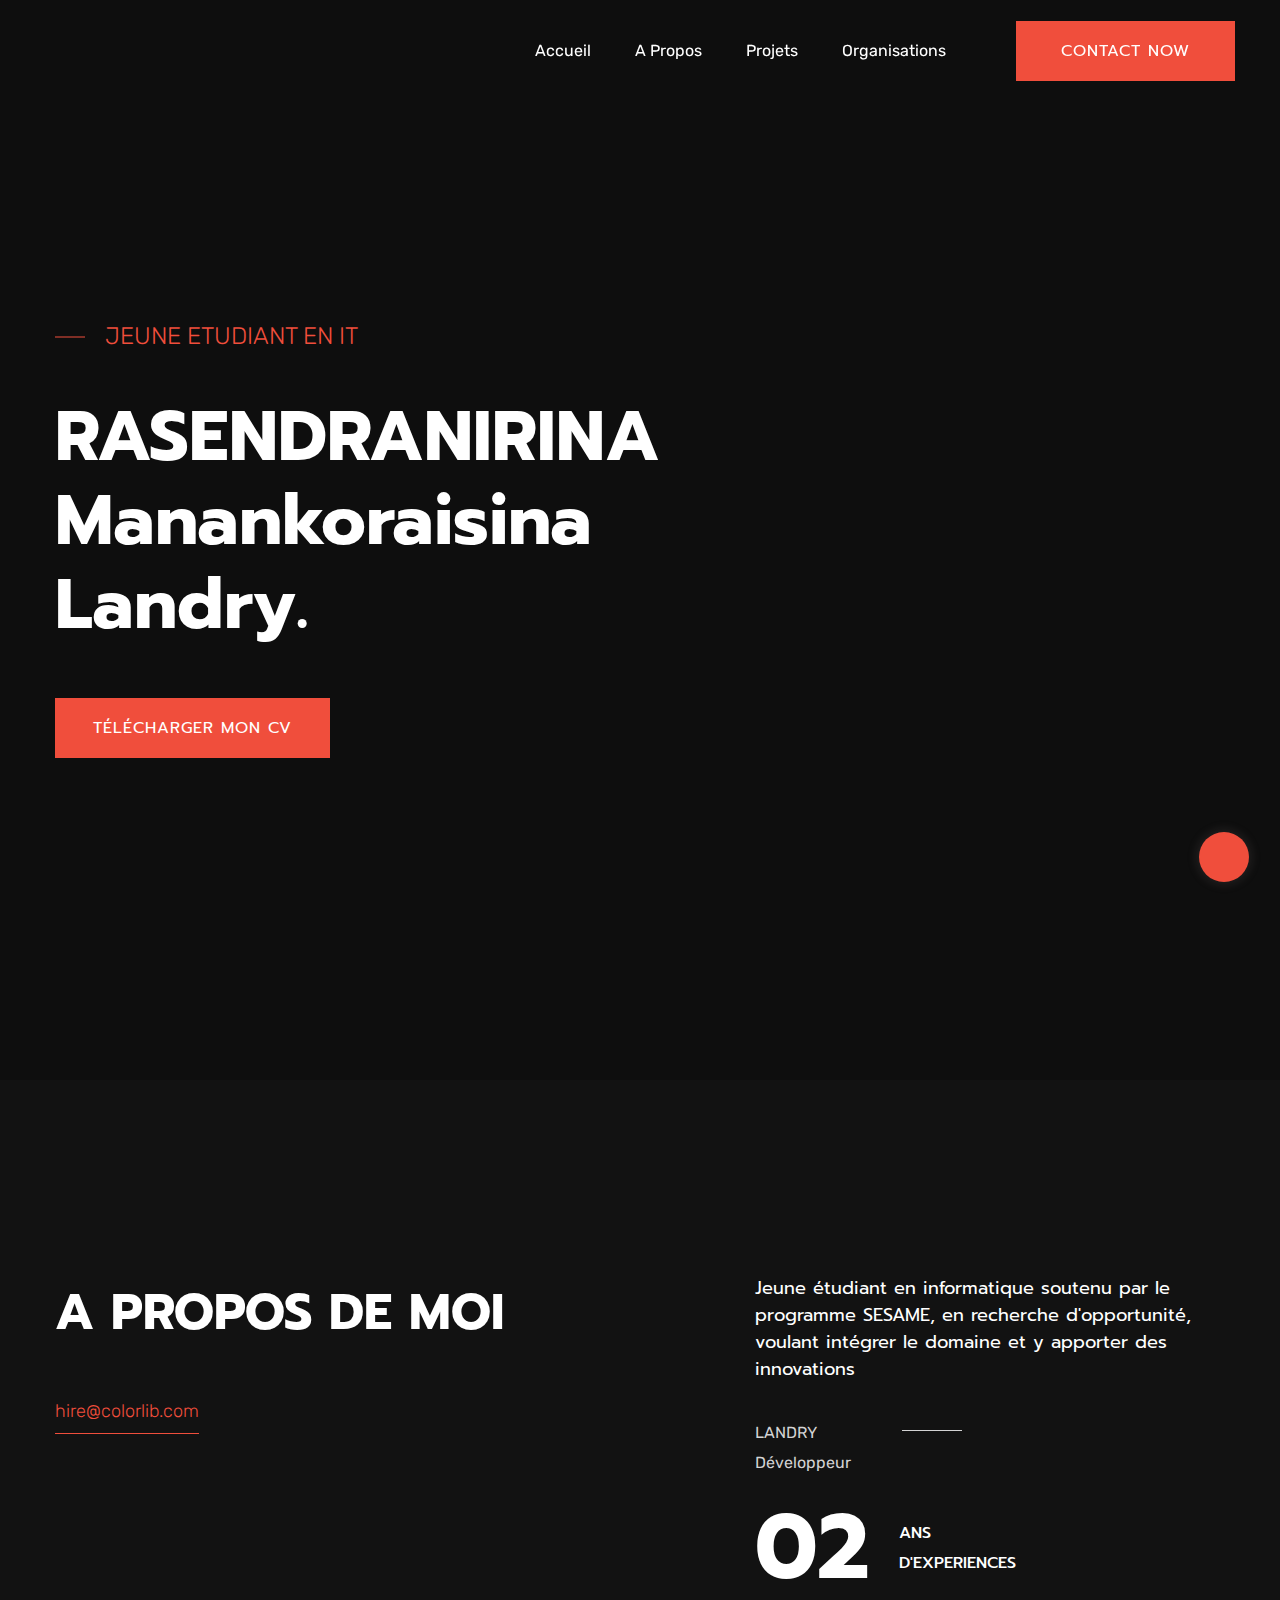
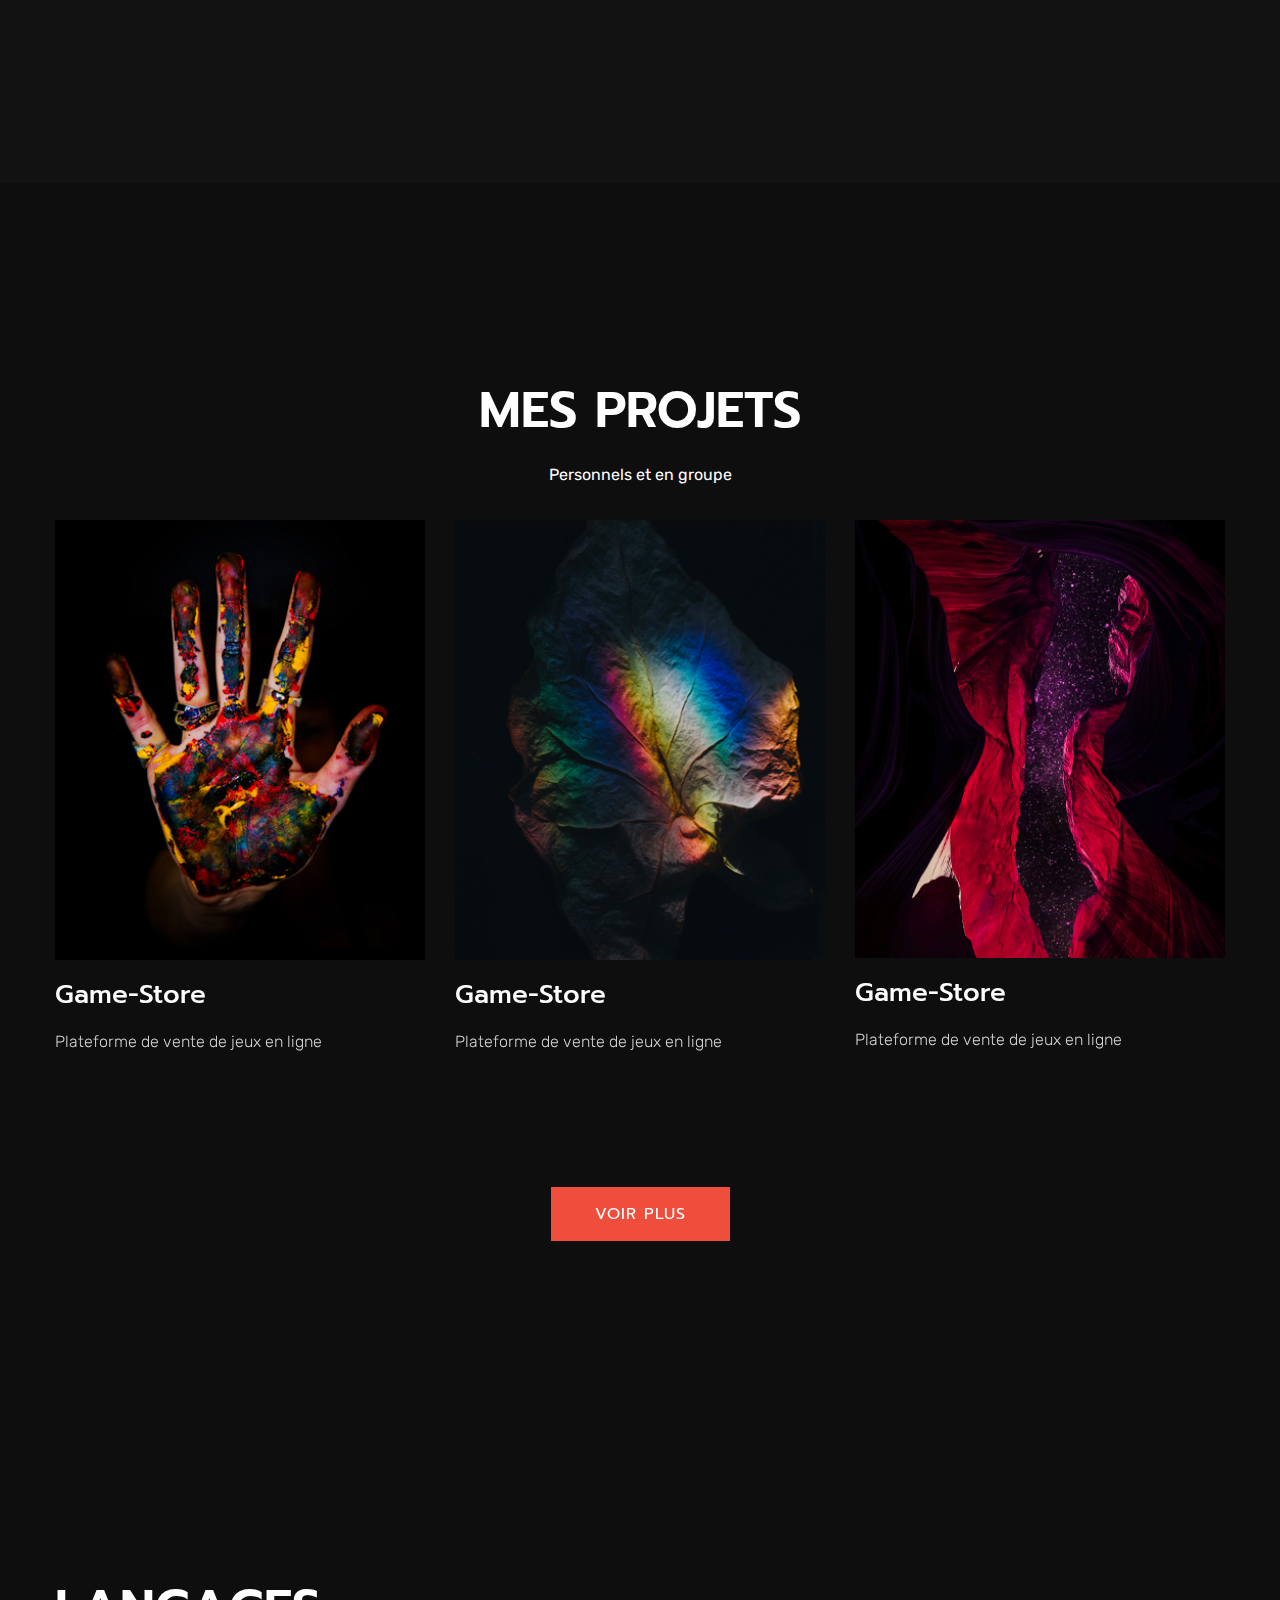
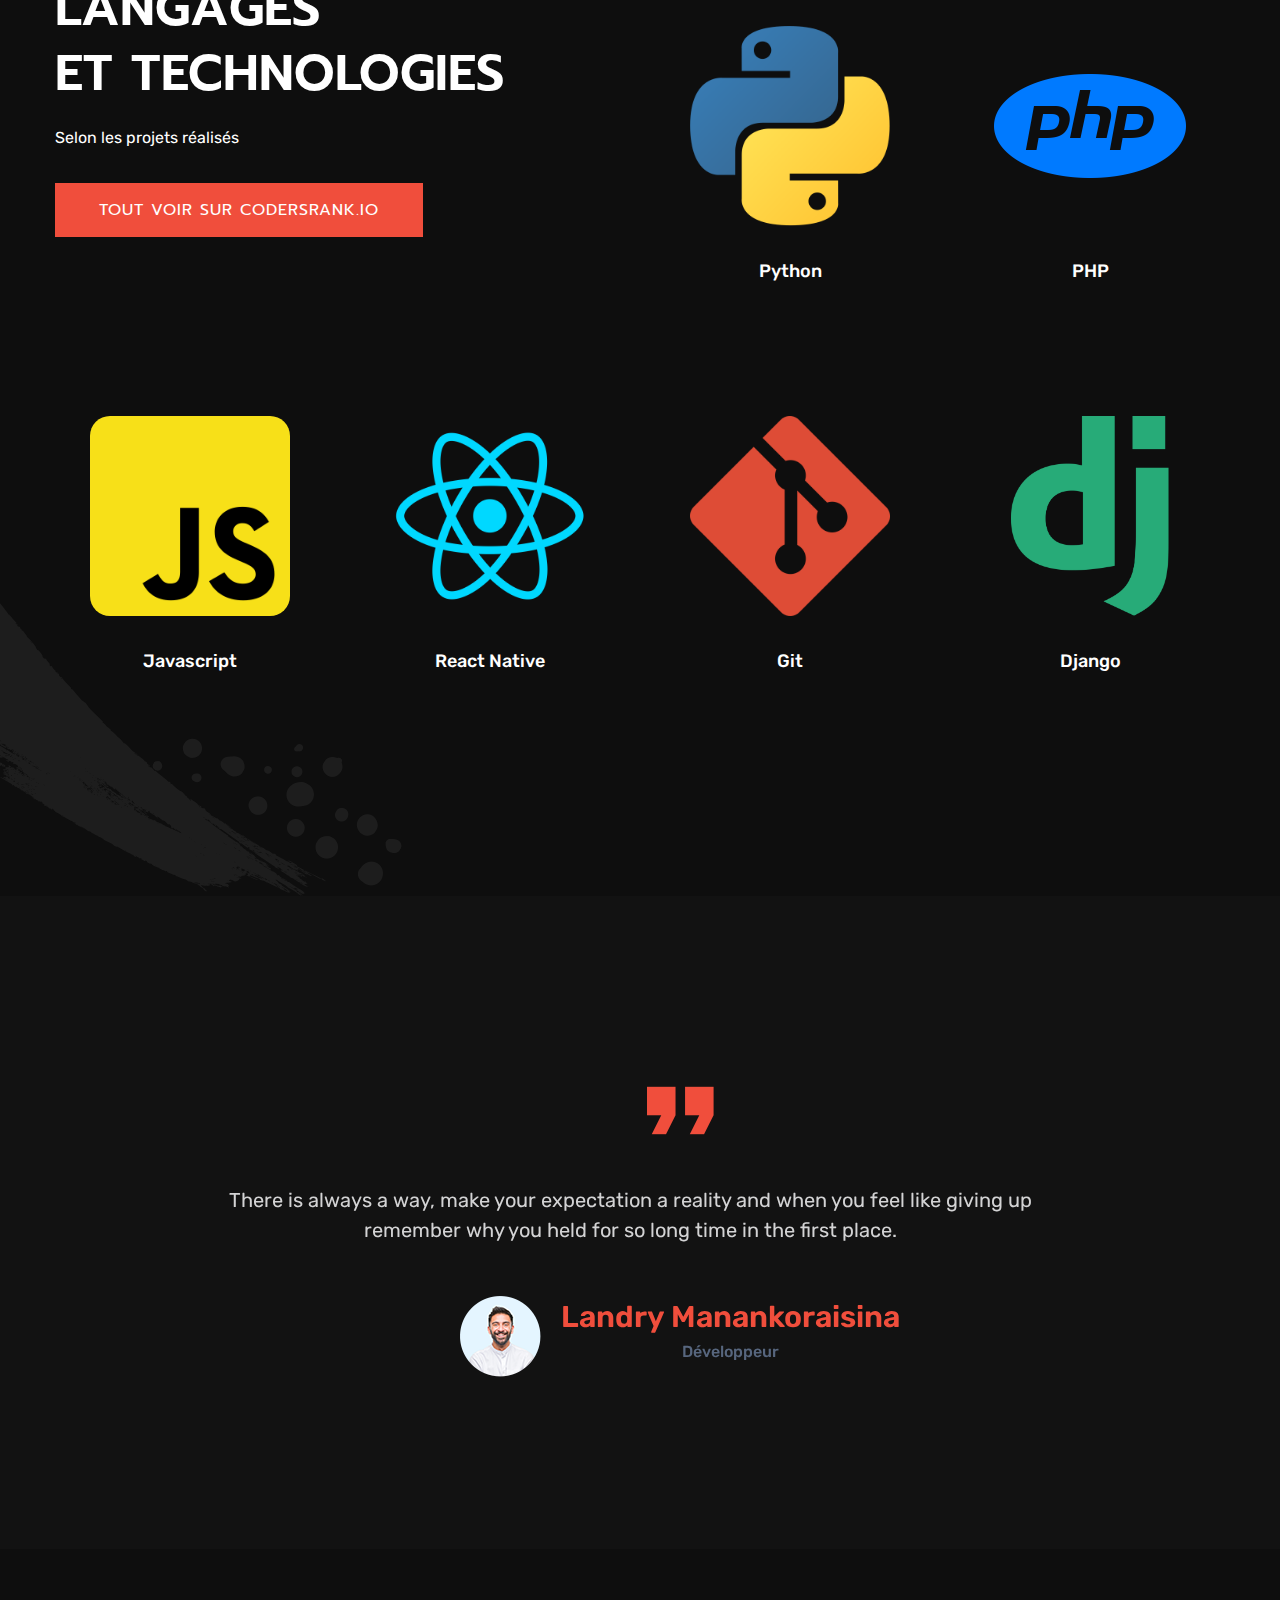
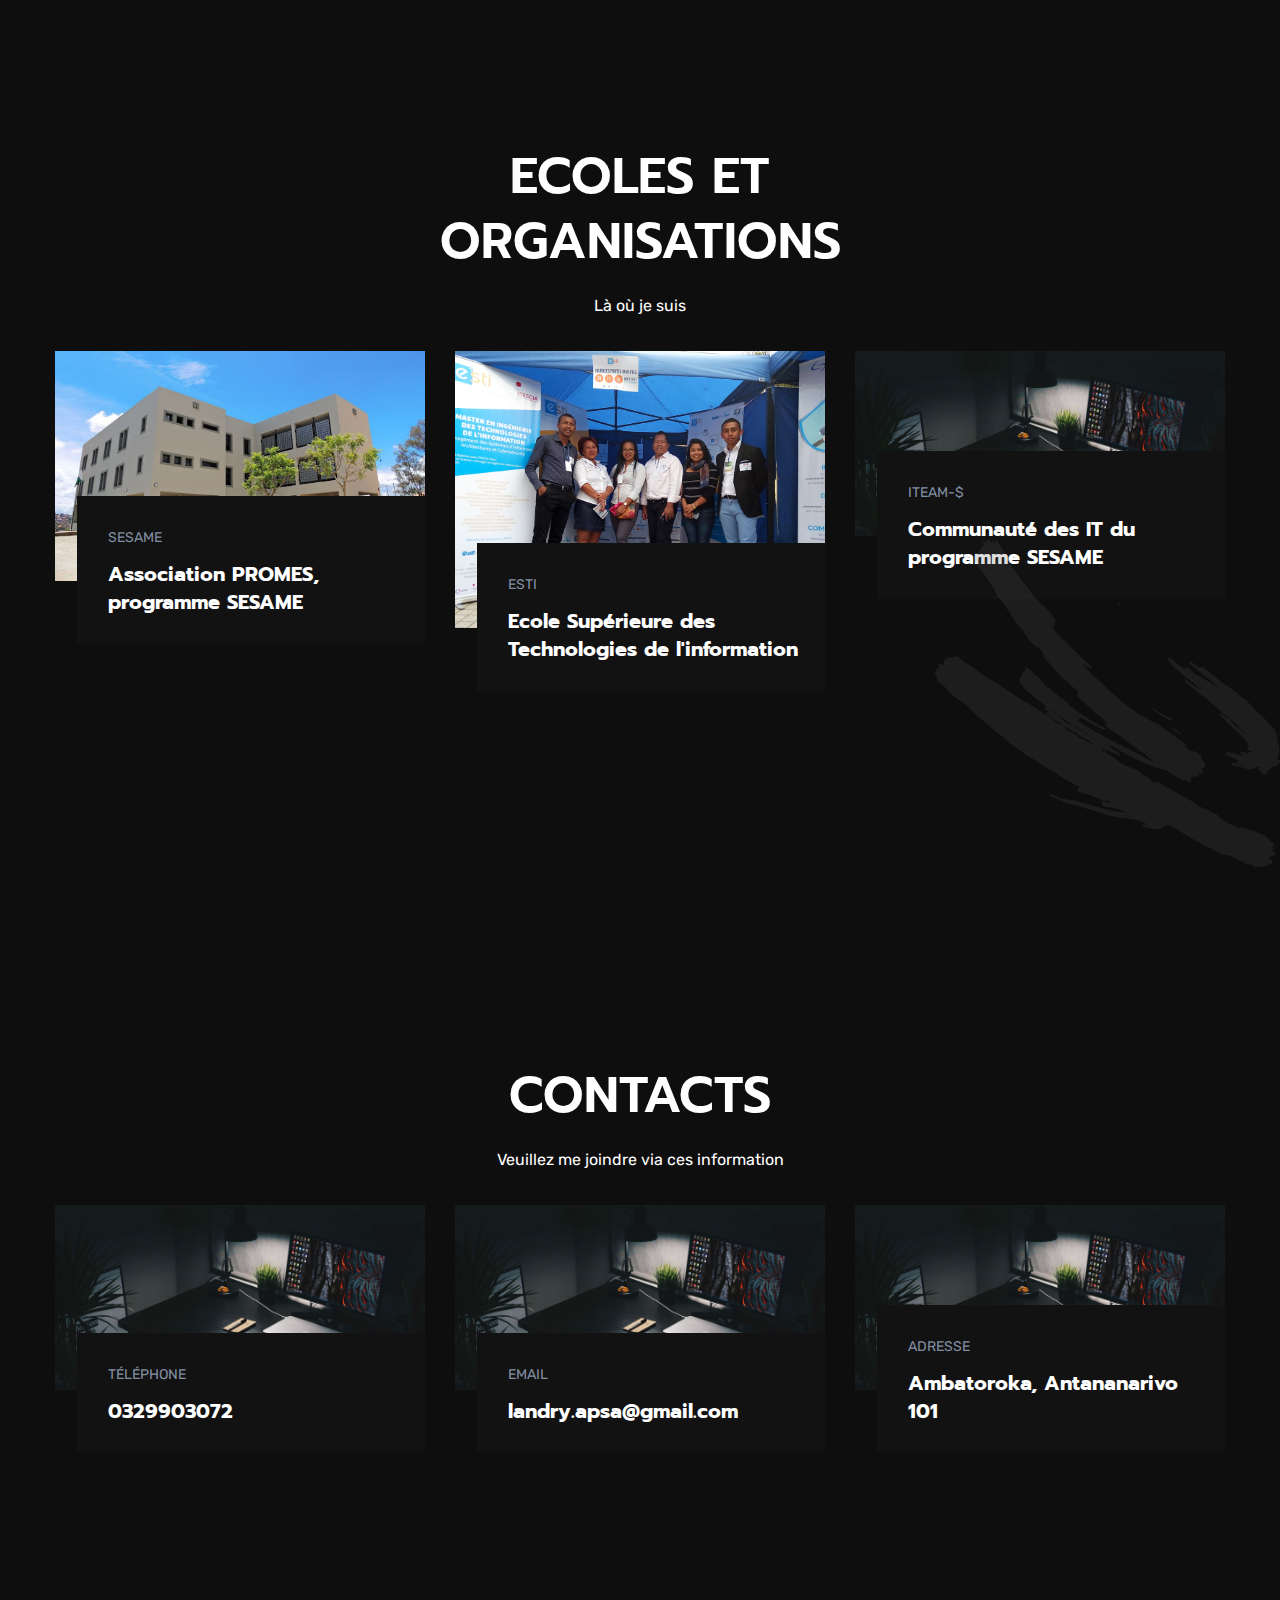
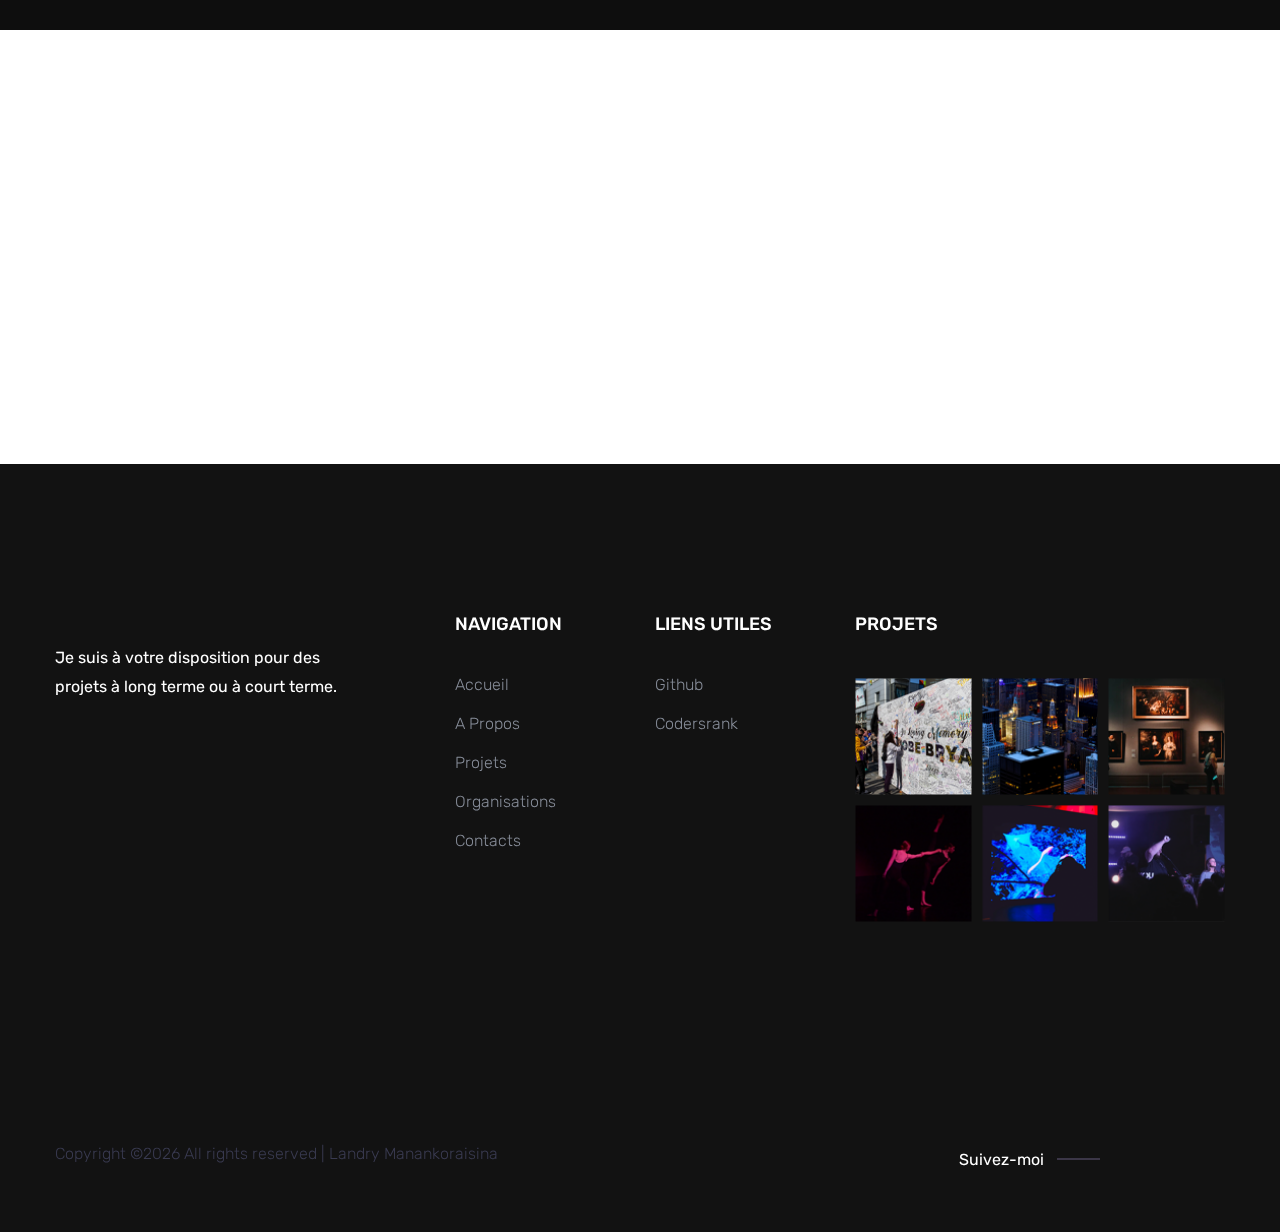
==== index1.html @ 348798d4 "Technologies and langages and download cv" ====
<!doctype html>
	<html class="no-js" lang="zxx">
		<head>
			<meta charset="utf-8">
			<meta http-equiv="x-ua-compatible" content="ie=edge">
			<title>Landry Manankoraisina </title>
			<meta name="description" content="">
			<meta name="viewport" content="width=device-width, initial-scale=1">
			<link rel="manifest" href="site.webmanifest">
			<link rel="shortcut icon" type="image/x-icon" href="assets/img/favicon.ico">

			<link rel="stylesheet" href="assets/css/bootstrap.min.css">
			<link rel="stylesheet" href="assets/css/owl.carousel.min.css">
			<link rel="stylesheet" href="assets/css/slicknav.css">
			<link rel="stylesheet" href="assets/css/flaticon.css">
			<link rel="stylesheet" href="assets/css/animate.min.css">
			<link rel="stylesheet" href="assets/css/magnific-popup.css">
			<link rel="stylesheet" href="assets/css/fontawesome-all.min.css">
			<link rel="stylesheet" href="assets/css/themify-icons.css">
			<link rel="stylesheet" href="assets/css/slick.css">
			<link rel="stylesheet" href="assets/css/nice-select.css">
			<link rel="stylesheet" href="assets/css/style.css">

		</head>

		<body>

			<div id="preloader-active">
				<div class="preloader d-flex align-items-center justify-content-center">
					<div class="preloader-inner position-relative">
						<div class="preloader-circle"></div>
							<div class="preloader-img pere-text">
							<img src="assets/img/logo/loder.jpg" alt="">
						</div>
					</div>
				</div>
			</div>

			
			<header>

				<div class="header-area header-transparent">
					<div class="main-header  header-sticky">
						<div class="container-fluid">
							<div class="row align-items-center">

								<div class="col-xl-2 col-lg-2 col-md-1">
									<div class="logo">
										<!--<a href="index.html"><img src="assets/img/logo/logo.png" alt=""></a>-->
									</div>
								</div>
								<div class="col-xl-10 col-lg-10 col-md-10">
									<div class="menu-main d-flex align-items-center justify-content-end">

										<div class="main-menu f-right d-none d-lg-block">
											<nav>
												<ul id="navigation">
													<li ><a>Accueil</a></li>
													<li ><a href="about.html">A propos</a></li>
													<li ><a href="gallery.html">Projets</a></li>
													<li ><a href="services.html">Organisations</a></li>
												</ul>
											</nav>
										</div>

										<div class="header-right-btn f-right d-none d-lg-block ml-20">
											<a href="contact.html" class="btn header-btn">Contact now</a>
										</div>
									</div>
								</div>

								<div class="col-12">
									<div class="mobile_menu d-block d-lg-none"></div>
								</div>
							</div>
						</div>
					</div>
				</div>

			</header>


			<main>

				<div class="slider-area ">
					<div class="slider-active">

						<div class="single-slider slider-height d-flex align-items-center">
							<div class="container">
								<div class="row">
									<div class="col-xl-7 col-lg-7 col-md-8">
										<div class="hero__caption">
											<span data-animation="fadeInUp" data-delay=".4s">JEUNE ETUDIANT EN IT</span>
											<h1 data-animation="fadeInUp" data-delay=".6s" style="text-transform: none !important;">RASENDRANIRINA Manankoraisina Landry.</h1>

											<div class="hero__btn">
												<a href="assets/cv/CV_Landry.pdf" class="btn hero-btn" data-animation="fadeInLeft" data-delay=".8s">Télécharger mon CV</a>
											</div>
										</div>
									</div>
								</div>
							</div>

							<div class="hero-man">
								<!--<img src="assets/img/gallery/about2.png" alt="">-->
							</div>
						</div>

					</div>
				</div>


				<section class="about-area about1 section-padding30">
					<div class="container">
						<div class="row justify-content-between">
							<div class="col-xl-5 col-lg-6">
								<div class="about-caption2 mb-50">
									<h3>A PROPOS DE MOI</h3>
									<div class="send-cv">
										<a ><span class="__cf_email__" data-cfemail="a0c8c9d2c5e0c3cfcccfd2ccc9c28ec3cfcd">ETUDIANT en INFORMATIQUE</span></a>
									</div>
								</div>
							</div>
							<div class="col-xl-5 col-lg-5">
								<div class="about-caption mb-50">
									<h3>Jeune étudiant en informatique soutenu par le programme
										SESAME, en recherche d'opportunité, voulant intégrer le domaine
										et y apporter des innovations</h3>
									<p class="pera1"><span>Landry </span> Développeur</p>
									<div class="experience">
										<div class="year">
											<span>02</span>
										</div>
										<div class="year-details"><p>ANS<br> D'EXPERIENCES</p></div>
									</div>
								</div>
							</div>
						</div>
					</div>
					
					<div class="about-shape d-none d-xl-block">
						<img src="assets/img/gallery/about_shape.png" alt="">
					</div>
				</section>


				<section class="home-blog-area section-padding30">
					<div class="container">
						<div class="section-tittle text-center mb-30">
							<h2>MES PROJETS</h2>
							<p>Personnels et en groupe</p>
						</div>
						<div class="row">
							<div class="col-xl-4 col-lg-4 col-md-6 col-sm-6">
								<div class="single-team mb-30">
									<div class="team-img">
										<img src="assets/img/gallery/blog01.png" alt="">
									</div>
										<div class="team-caption">
										<h3><a href="services.html">Game-Store</a></h3>
										<p>Plateforme de vente de jeux en ligne</p>
									</div>
								</div>
							</div>
							<div class="col-xl-4 col-lg-4 col-md-6 col-sm-6">
								<div class="single-team mb-30">
									<div class="team-img">
										<img src="assets/img/gallery/blog02.png" alt="">
									</div>
									<div class="team-caption">
										<h3><a href="services.html">Game-Store</a></h3>
										<p>Plateforme de vente de jeux en ligne</p>
									</div>
								</div>
							</div>
							<div class="col-xl-4 col-lg-4 col-md-6 col-sm-6">
								<div class="single-team mb-30">
									<div class="team-img">
										<img src="assets/img/gallery/blog03.png" alt="">
									</div>
									<div class="team-caption">
										<h3><a href="services.html">Game-Store</a></h3>
										<p>Plateforme de vente de jeux en ligne</p>
									</div>
								</div>
							</div>	
						</div>
						<div class="row">
							<div class="col-lg-12">
								<div class="gallery-btn text-center pt-100">
									<a href="gallery.html" class="btn">Voir plus</a>
								</div>
							</div>
						</div>
					</div>
				</section>


				<section class="brand-area pb-bottom section-padding30">
					<div class="container">
						<div class="row">
							<div class="col-lg-6">
								<div class="section-tittle mb-30">
									<h2>LANGAGES <br>ET TECHNOLOGIES</h2>
									<p>Selon les projets réalisés</p>
									<a href="https://profile.codersrank.io/user/Landris18" class="btn">Tout voir sur Codersrank.io</a>
								</div>
							</div>
							<div class="col-lg-3 col-md-4 col-sm-6">
								<div class="single-brand text-center mb-30" style="border:none !important;">
									<img src="assets/img/gallery/pyth.png" height="200" alt="">
									<p style="text-transform: none;">Python</p>
								</div>
							</div>
							<div class="col-lg-3 col-md-4 col-sm-6">
								<div class="single-brand text-center mb-30" style="border:none !important;">
									<img src="assets/img/gallery/php.png" height="200" alt="">
									<p style="text-transform: none;">PHP</p>
								</div>
							</div>
							<div class="col-lg-3 col-md-4 col-sm-6" >
								<div class="single-brand text-center mb-30" style="border:none !important;">
									<img src="assets/img/gallery/js.png" height="200" style="border-radius: 20px;" alt="">
									<p style="text-transform: none;">Javascript</p>
								</div>
							</div>
							<div class="col-lg-3 col-md-4 col-sm-6">
								<div class="single-brand text-center mb-30" style="border:none !important;">
									<img src="assets/img/gallery/react.png" height="200" alt="">
									<p style="text-transform: none;">React Native</p>
								</div>
							</div>
							<div class="col-lg-3 col-md-4 col-sm-6">
								<div class="single-brand text-center mb-30" style="border:none !important;">
									<img src="assets/img/gallery/git.png" height="200" alt="">
									<p style="text-transform: none;">Git</p>
								</div>
							</div>
							<div class="col-lg-3 col-md-4 col-sm-6">
								<div class="single-brand text-center mb-30" style="border:none !important;">
									<img src="assets/img/gallery/dj.png" height="200" alt="">
									<p style="text-transform: none;">Django</p>
								</div>
							</div>
						</div>
					</div>

					<div class="brand-shape d-none d-lg-block">
						<img src="assets/img/gallery/brand_shape.png" alt="">
					</div>
				</section>


				<div class="testimonial-area testimonial-padding">
					<div class="container ">
						<div class="row d-flex justify-content-center">
							<div class="col-xl-11 col-lg-11 col-md-9">
								<div class="h1-testimonial-active">
									<div class="single-testimonial text-center">
										<div class="testimonial-caption ">
											<div class="testimonial-top-cap">
												<img src="assets/img/gallery/testimonial.png" alt="">
												<p>There is always a way, make your expectation a reality and when you feel like giving up remember why you held for so long time in the first place.</p>
											</div>

											<div class="testimonial-founder d-flex align-items-center justify-content-center">
												<div class="founder-img">
													<img src="assets/img/gallery/Homepage_testi.png" alt="">
												</div>
												<div class="founder-text">
													<span>Landry Manankoraisina</span>
													<p>Développeur</p>
												</div>
											</div>
										</div>
									</div>
								</div>
							</div>
						</div>
					</div>
				</div>


				<section class="blogs-area section-padding30">
					<div class="container">
						<div class="row justify-content-center">
							<div class="col-lg-6">
								<div class="section-tittle text-center mb-30">
									<h2>Ecoles et organisations</h2>
									<p>Là où je suis</p>
								</div>
							</div>
						</div>
						<div class="row">
							<div class="col-lg-4 col-md-6">
								<div class="single-blogs mb-100">
									<div class="blog-img">
										<img src="assets/img/gallery/sesame.jpg" alt="">
									</div>
									<div class="blog-cap">
										<span class="color1">SESAME</span>
										<h4><a href="https://sesame.promemada.org">Association PROMES, programme SESAME</a></h4>
									</div>
								</div>
							</div>
							<div class="col-lg-4 col-md-6">
								<div class="single-blogs mb-100">
									<div class="blog-img">
										<img src="assets/img/gallery/esti.jpg" alt="">
									</div>
									<div class="blog-cap">
										<span class="color1">ESTI</span>
										<h4><a href="https://esti.mg">Ecole Supérieure des Technologies de l'information</a></h4>
									</div>
								</div>
							</div>
							<div class="col-lg-4 col-md-6">
								<div class="single-blogs mb-100">
									<div class="blog-img">
										<img src="assets/img/gallery/it.jpg" alt="">
									</div>
									<div class="blog-cap">
										<span class="color1">iTeam-$</span>
										<h4><a href="https://iteam-s.github.io">Communauté des IT du programme SESAME</a></h4>
									</div>
								</div>
							</div>
						</div>
					</div>

					<div class="blog-shape d-none d-xl-block">
						<img src="assets/img/gallery/blog_shape.png" alt="">
					</div>
				</section>



				<section class="blogs-area section-padding30">
					<div class="container">
						<div class="row justify-content-center">
							<div class="col-lg-6">
								<div class="section-tittle text-center mb-30">
									<h2>Contacts</h2>
									<p>Veuillez me joindre via ces information</p>
								</div>
							</div>
						</div>
						<div class="row">
							<div class="col-lg-4 col-md-6">
								<div class="single-blogs mb-100">
									<div class="blog-img">
										<img src="assets/img/gallery/it.jpg" alt="">
									</div>
									<div class="blog-cap">
										<span class="color1">Téléphone</span>
										<h4><a >0329903072</a></h4>
									</div>
								</div>
							</div>
							<div class="col-lg-4 col-md-6">
								<div class="single-blogs mb-100">
									<div class="blog-img">
										<img src="assets/img/gallery/it.jpg" alt="">
									</div>
									<div class="blog-cap" >
										<span class="color1">Email</span>
										<h4 ><a>landry.apsa@gmail.com</a></h4>
									</div>
								</div>
							</div>
							<div class="col-lg-4 col-md-6">
								<div class="single-blogs mb-100">
									<div class="blog-img">
										<img src="assets/img/gallery/it.jpg" alt="">
									</div>
									<div class="blog-cap">
										<span class="color1">Adresse</span>
										<h4><a>Ambatoroka, Antananarivo 101</a></h4>
									</div>
								</div>
							</div>
						</div>
					</div>
				</section>

			</main>

			
			<div class="map">
				<iframe style="width: 100%; height: 465px; margin-bottom: -3%;" src="https://www.google.com/maps/embed?pb=!1m18!1m12!1m3!1d6885.106578918147!2d47.54228074004742!3d-18.925922514145277!2m3!1f0!2f0!3f0!3m2!1i1024!2i768!4f13.1!3m3!1m2!1s0x0%3A0x0!2zMTjCsDU1JzM0LjYiUyA0N8KwMzInMzIuNCJF!5e0!3m2!1sfr!2smg!4v1571832051023!5m2!1sfr!2smg" frameborder="0" style="border:0;" allowfullscreen=""></iframe>
			</div>
			
			
			<footer>
				<div class="footer-area footer-bg">
					<div class="container">
						<div class="footer-top footer-padding">
							<div class="row d-flex justify-content-between">
								<div class="col-xl-4 col-lg-4 col-md-5 col-sm-8">
									<div class="single-footer-caption mb-50">

										<div class="footer-logo">
											<!--<a href="index.html"><img src="assets/img/logo/logo2_footer.png" alt=""></a>-->
										</div>
										<div class="footer-tittle">
											<div class="footer-pera">
												<p class="info1">Je suis à votre disposition pour des projets à long terme ou à court terme.</p>
											</div>
										</div>
									</div>
								</div>
								<div class="col-xl-2 col-lg-2 col-md-5 col-sm-6">
									<div class="single-footer-caption mb-50">
										<div class="footer-tittle">
											<h4>Navigation</h4>
											<ul>
												<li><a href="#">Accueil</a></li>
												<li><a href="#">A propos</a></li>
												<li><a href="#">Projets</a></li>
												<li><a href="#">Organisations</a></li>
												<li><a href="#">Contacts</a></li>
											</ul>
										</div>
									</div>
								</div>
								<div class="col-xl-2 col-lg-2 col-md-5 col-sm-6">
									<div class="single-footer-caption mb-50">
										<div class="footer-tittle">
											<h4>Liens utiles</h4>
											<ul>
												<li><a href="#">Github</a></li>
												<li><a href="#">Codersrank</a></li>
											</ul>
										</div>
									</div>
								</div>

								<div class="col-xl-4 col-lg-4 col-md-5 col-sm-7">
									<div class="single-footer-caption mb-50">
										<div class="footer-tittle">
											<h4>Projets</h4>
										</div>
										<div class="instagram-gellay">
											<ul class="insta-feed">
												<li><a href="#"><img src="assets/img/gallery/instagram1.png" alt=""></a></li>
												<li><a href="#"><img src="assets/img/gallery/instagram2.png" alt=""></a></li>
												<li><a href="#"><img src="assets/img/gallery/instagram3.png" alt=""></a></li>
												<li><a href="#"><img src="assets/img/gallery/instagram4.png" alt=""></a></li>
												<li><a href="#"><img src="assets/img/gallery/instagram5.png" alt=""></a></li>
												<li><a href="#"><img src="assets/img/gallery/instagram6.png" alt=""></a></li>
											</ul>
										</div>
									</div>
								</div>
							</div>
						</div>
					<div class="footer-bottom">
					<div class="row d-flex justify-content-between align-items-center">
						<div class="col-xl-9 col-lg-8">
							<div class="footer-copy-right">
								<p>
									Copyright &copy;<script data-cfasync="false" src="/cdn-cgi/scripts/5c5dd728/cloudflare-static/email-decode.min.js"></script><script>document.write(new Date().getFullYear());</script> All rights reserved | Landry Manankoraisina</a>
								</p>
							</div>
						</div>
						<div class="col-xl-3 col-lg-4">
							<div class="footer-social f-right">
								<span>Suivez-moi</span>
								<a href="#"><i class="fab fa-twitter"></i></a>
								<a href="https://www.facebook.com/sai4ull"><i class="fab fa-facebook-f"></i></a>
								<a href="#"><i class="fas fa-globe"></i></a>
								<a href="#"><i class="fab fa-instagram"></i></a>
							</div>
						</div>
					</div>
					</div>
					</div>
				</div>

			</footer>

			<div id="back-top">
				<a title="Go to Top" href="#"> <i class="fas fa-level-up-alt"></i></a>
			</div>

			
			
			<script src="./assets/js/vendor/modernizr-3.5.0.min.js"></script>
			<script src="./assets/js/vendor/jquery-1.12.4.min.js"></script>
			<script src="./assets/js/popper.min.js"></script>
			<script src="./assets/js/bootstrap.min.js"></script>
			<script src="./assets/js/jquery.slicknav.min.js"></script>
			<script src="./assets/js/owl.carousel.min.js"></script>
			<script src="./assets/js/slick.min.js"></script>
			<script src="./assets/js/wow.min.js"></script>
			<script src="./assets/js/animated.headline.js"></script>
			<script src="./assets/js/jquery.magnific-popup.js"></script>
			<script src="./assets/js/jquery.nice-select.min.js"></script>
			<script src="./assets/js/jquery.sticky.js"></script>
			<script src="./assets/js/contact.js"></script>
			<script src="./assets/js/jquery.form.js"></script>
			<script src="./assets/js/jquery.validate.min.js"></script>
			<script src="./assets/js/mail-script.js"></script>
			<script src="./assets/js/jquery.ajaxchimp.min.js"></script>
			<script src="./assets/js/plugins.js"></script>
			<script src="./assets/js/main.js"></script>
			<script async src="https://www.googletagmanager.com/gtag/js?id=UA-23581568-13"></script>
			<script>
				window.dataLayer = window.dataLayer || [];
				function gtag(){dataLayer.push(arguments);}
				gtag('js', new Date());

				gtag('config', 'UA-23581568-13');
			</script>
		
		</body>
	</html>
---- assets/css/flaticon.css ----
@font-face{font-family:flaticon;src:url(../fonts/Flaticon.eot);src:url(../fonts/Flaticon.eot?#iefix) format("embedded-opentype"),url(../fonts/Flaticon.woff2) format("woff2"),url(../fonts/Flaticon.woff) format("woff"),url(../fonts/Flaticon.ttf) format("truetype"),url(../fonts/Flaticon.svg#Flaticon) format("svg");font-weight:400;font-style:normal}@media screen and (-webkit-min-device-pixel-ratio:0){@font-face{font-family:flaticon;src:url(../fonts/Flaticon.svg#Flaticon) format("svg")}}[class^=flaticon-]:before,[class*=" flaticon-"]:before,[class^=flaticon-]:after,[class*=" flaticon-"]:after{font-family:Flaticon;font-style:normal}.flaticon-pen:before{content:"\f100"}.flaticon-speaker:before{content:"\f101"}.flaticon-portfolio:before{content:"\f102"}
---- assets/css/themify-icons.css ----
@font-face{font-family:themify;src:url(../fonts/themify.eot?-fvbane);src:url(../fonts/themify.eot?#iefix-fvbane) format('embedded-opentype'),url(../fonts/themify.woff?-fvbane) format('woff'),url(../fonts/themify.ttf?-fvbane) format('truetype'),url(../fonts/themify.svg?-fvbane#themify) format('svg');font-weight:400;font-style:normal}[class^=ti-],[class*=" ti-"]{font-family:themify;speak:none;font-style:normal;font-weight:400;font-variant:normal;text-transform:none;line-height:1;-webkit-font-smoothing:antialiased;-moz-osx-font-smoothing:grayscale}.ti-wand:before{content:"\e600"}.ti-volume:before{content:"\e601"}.ti-user:before{content:"\e602"}.ti-unlock:before{content:"\e603"}.ti-unlink:before{content:"\e604"}.ti-trash:before{content:"\e605"}.ti-thought:before{content:"\e606"}.ti-target:before{content:"\e607"}.ti-tag:before{content:"\e608"}.ti-tablet:before{content:"\e609"}.ti-star:before{content:"\e60a"}.ti-spray:before{content:"\e60b"}.ti-signal:before{content:"\e60c"}.ti-shopping-cart:before{content:"\e60d"}.ti-shopping-cart-full:before{content:"\e60e"}.ti-settings:before{content:"\e60f"}.ti-search:before{content:"\e610"}.ti-zoom-in:before{content:"\e611"}.ti-zoom-out:before{content:"\e612"}.ti-cut:before{content:"\e613"}.ti-ruler:before{content:"\e614"}.ti-ruler-pencil:before{content:"\e615"}.ti-ruler-alt:before{content:"\e616"}.ti-bookmark:before{content:"\e617"}.ti-bookmark-alt:before{content:"\e618"}.ti-reload:before{content:"\e619"}.ti-plus:before{content:"\e61a"}.ti-pin:before{content:"\e61b"}.ti-pencil:before{content:"\e61c"}.ti-pencil-alt:before{content:"\e61d"}.ti-paint-roller:before{content:"\e61e"}.ti-paint-bucket:before{content:"\e61f"}.ti-na:before{content:"\e620"}.ti-mobile:before{content:"\e621"}.ti-minus:before{content:"\e622"}.ti-medall:before{content:"\e623"}.ti-medall-alt:before{content:"\e624"}.ti-marker:before{content:"\e625"}.ti-marker-alt:before{content:"\e626"}.ti-arrow-up:before{content:"\e627"}.ti-arrow-right:before{content:"\e628"}.ti-arrow-left:before{content:"\e629"}.ti-arrow-down:before{content:"\e62a"}.ti-lock:before{content:"\e62b"}.ti-location-arrow:before{content:"\e62c"}.ti-link:before{content:"\e62d"}.ti-layout:before{content:"\e62e"}.ti-layers:before{content:"\e62f"}.ti-layers-alt:before{content:"\e630"}.ti-key:before{content:"\e631"}.ti-import:before{content:"\e632"}.ti-image:before{content:"\e633"}.ti-heart:before{content:"\e634"}.ti-heart-broken:before{content:"\e635"}.ti-hand-stop:before{content:"\e636"}.ti-hand-open:before{content:"\e637"}.ti-hand-drag:before{content:"\e638"}.ti-folder:before{content:"\e639"}.ti-flag:before{content:"\e63a"}.ti-flag-alt:before{content:"\e63b"}.ti-flag-alt-2:before{content:"\e63c"}.ti-eye:before{content:"\e63d"}.ti-export:before{content:"\e63e"}.ti-exchange-vertical:before{content:"\e63f"}.ti-desktop:before{content:"\e640"}.ti-cup:before{content:"\e641"}.ti-crown:before{content:"\e642"}.ti-comments:before{content:"\e643"}.ti-comment:before{content:"\e644"}.ti-comment-alt:before{content:"\e645"}.ti-close:before{content:"\e646"}.ti-clip:before{content:"\e647"}.ti-angle-up:before{content:"\e648"}.ti-angle-right:before{content:"\e649"}.ti-angle-left:before{content:"\e64a"}.ti-angle-down:before{content:"\e64b"}.ti-check:before{content:"\e64c"}.ti-check-box:before{content:"\e64d"}.ti-camera:before{content:"\e64e"}.ti-announcement:before{content:"\e64f"}.ti-brush:before{content:"\e650"}.ti-briefcase:before{content:"\e651"}.ti-bolt:before{content:"\e652"}.ti-bolt-alt:before{content:"\e653"}.ti-blackboard:before{content:"\e654"}.ti-bag:before{content:"\e655"}.ti-move:before{content:"\e656"}.ti-arrows-vertical:before{content:"\e657"}.ti-arrows-horizontal:before{content:"\e658"}.ti-fullscreen:before{content:"\e659"}.ti-arrow-top-right:before{content:"\e65a"}.ti-arrow-top-left:before{content:"\e65b"}.ti-arrow-circle-up:before{content:"\e65c"}.ti-arrow-circle-right:before{content:"\e65d"}.ti-arrow-circle-left:before{content:"\e65e"}.ti-arrow-circle-down:before{content:"\e65f"}.ti-angle-double-up:before{content:"\e660"}.ti-angle-double-right:before{content:"\e661"}.ti-angle-double-left:before{content:"\e662"}.ti-angle-double-down:before{content:"\e663"}.ti-zip:before{content:"\e664"}.ti-world:before{content:"\e665"}.ti-wheelchair:before{content:"\e666"}.ti-view-list:before{content:"\e667"}.ti-view-list-alt:before{content:"\e668"}.ti-view-grid:before{content:"\e669"}.ti-uppercase:before{content:"\e66a"}.ti-upload:before{content:"\e66b"}.ti-underline:before{content:"\e66c"}.ti-truck:before{content:"\e66d"}.ti-timer:before{content:"\e66e"}.ti-ticket:before{content:"\e66f"}.ti-thumb-up:before{content:"\e670"}.ti-thumb-down:before{content:"\e671"}.ti-text:before{content:"\e672"}.ti-stats-up:before{content:"\e673"}.ti-stats-down:before{content:"\e674"}.ti-split-v:before{content:"\e675"}.ti-split-h:before{content:"\e676"}.ti-smallcap:before{content:"\e677"}.ti-shine:before{content:"\e678"}.ti-shift-right:before{content:"\e679"}.ti-shift-left:before{content:"\e67a"}.ti-shield:before{content:"\e67b"}.ti-notepad:before{content:"\e67c"}.ti-server:before{content:"\e67d"}.ti-quote-right:before{content:"\e67e"}.ti-quote-left:before{content:"\e67f"}.ti-pulse:before{content:"\e680"}.ti-printer:before{content:"\e681"}.ti-power-off:before{content:"\e682"}.ti-plug:before{content:"\e683"}.ti-pie-chart:before{content:"\e684"}.ti-paragraph:before{content:"\e685"}.ti-panel:before{content:"\e686"}.ti-package:before{content:"\e687"}.ti-music:before{content:"\e688"}.ti-music-alt:before{content:"\e689"}.ti-mouse:before{content:"\e68a"}.ti-mouse-alt:before{content:"\e68b"}.ti-money:before{content:"\e68c"}.ti-microphone:before{content:"\e68d"}.ti-menu:before{content:"\e68e"}.ti-menu-alt:before{content:"\e68f"}.ti-map:before{content:"\e690"}.ti-map-alt:before{content:"\e691"}.ti-loop:before{content:"\e692"}.ti-location-pin:before{content:"\e693"}.ti-list:before{content:"\e694"}.ti-light-bulb:before{content:"\e695"}.ti-Italic:before{content:"\e696"}.ti-info:before{content:"\e697"}.ti-infinite:before{content:"\e698"}.ti-id-badge:before{content:"\e699"}.ti-hummer:before{content:"\e69a"}.ti-home:before{content:"\e69b"}.ti-help:before{content:"\e69c"}.ti-headphone:before{content:"\e69d"}.ti-harddrives:before{content:"\e69e"}.ti-harddrive:before{content:"\e69f"}.ti-gift:before{content:"\e6a0"}.ti-game:before{content:"\e6a1"}.ti-filter:before{content:"\e6a2"}.ti-files:before{content:"\e6a3"}.ti-file:before{content:"\e6a4"}.ti-eraser:before{content:"\e6a5"}.ti-envelope:before{content:"\e6a6"}.ti-download:before{content:"\e6a7"}.ti-direction:before{content:"\e6a8"}.ti-direction-alt:before{content:"\e6a9"}.ti-dashboard:before{content:"\e6aa"}.ti-control-stop:before{content:"\e6ab"}.ti-control-shuffle:before{content:"\e6ac"}.ti-control-play:before{content:"\e6ad"}.ti-control-pause:before{content:"\e6ae"}.ti-control-forward:before{content:"\e6af"}.ti-control-backward:before{content:"\e6b0"}.ti-cloud:before{content:"\e6b1"}.ti-cloud-up:before{content:"\e6b2"}.ti-cloud-down:before{content:"\e6b3"}.ti-clipboard:before{content:"\e6b4"}.ti-car:before{content:"\e6b5"}.ti-calendar:before{content:"\e6b6"}.ti-book:before{content:"\e6b7"}.ti-bell:before{content:"\e6b8"}.ti-basketball:before{content:"\e6b9"}.ti-bar-chart:before{content:"\e6ba"}.ti-bar-chart-alt:before{content:"\e6bb"}.ti-back-right:before{content:"\e6bc"}.ti-back-left:before{content:"\e6bd"}.ti-arrows-corner:before{content:"\e6be"}.ti-archive:before{content:"\e6bf"}.ti-anchor:before{content:"\e6c0"}.ti-align-right:before{content:"\e6c1"}.ti-align-left:before{content:"\e6c2"}.ti-align-justify:before{content:"\e6c3"}.ti-align-center:before{content:"\e6c4"}.ti-alert:before{content:"\e6c5"}.ti-alarm-clock:before{content:"\e6c6"}.ti-agenda:before{content:"\e6c7"}.ti-write:before{content:"\e6c8"}.ti-window:before{content:"\e6c9"}.ti-widgetized:before{content:"\e6ca"}.ti-widget:before{content:"\e6cb"}.ti-widget-alt:before{content:"\e6cc"}.ti-wallet:before{content:"\e6cd"}.ti-video-clapper:before{content:"\e6ce"}.ti-video-camera:before{content:"\e6cf"}.ti-vector:before{content:"\e6d0"}.ti-themify-logo:before{content:"\e6d1"}.ti-themify-favicon:before{content:"\e6d2"}.ti-themify-favicon-alt:before{content:"\e6d3"}.ti-support:before{content:"\e6d4"}.ti-stamp:before{content:"\e6d5"}.ti-split-v-alt:before{content:"\e6d6"}.ti-slice:before{content:"\e6d7"}.ti-shortcode:before{content:"\e6d8"}.ti-shift-right-alt:before{content:"\e6d9"}.ti-shift-left-alt:before{content:"\e6da"}.ti-ruler-alt-2:before{content:"\e6db"}.ti-receipt:before{content:"\e6dc"}.ti-pin2:before{content:"\e6dd"}.ti-pin-alt:before{content:"\e6de"}.ti-pencil-alt2:before{content:"\e6df"}.ti-palette:before{content:"\e6e0"}.ti-more:before{content:"\e6e1"}.ti-more-alt:before{content:"\e6e2"}.ti-microphone-alt:before{content:"\e6e3"}.ti-magnet:before{content:"\e6e4"}.ti-line-double:before{content:"\e6e5"}.ti-line-dotted:before{content:"\e6e6"}.ti-line-dashed:before{content:"\e6e7"}.ti-layout-width-full:before{content:"\e6e8"}.ti-layout-width-default:before{content:"\e6e9"}.ti-layout-width-default-alt:before{content:"\e6ea"}.ti-layout-tab:before{content:"\e6eb"}.ti-layout-tab-window:before{content:"\e6ec"}.ti-layout-tab-v:before{content:"\e6ed"}.ti-layout-tab-min:before{content:"\e6ee"}.ti-layout-slider:before{content:"\e6ef"}.ti-layout-slider-alt:before{content:"\e6f0"}.ti-layout-sidebar-right:before{content:"\e6f1"}.ti-layout-sidebar-none:before{content:"\e6f2"}.ti-layout-sidebar-left:before{content:"\e6f3"}.ti-layout-placeholder:before{content:"\e6f4"}.ti-layout-menu:before{content:"\e6f5"}.ti-layout-menu-v:before{content:"\e6f6"}.ti-layout-menu-separated:before{content:"\e6f7"}.ti-layout-menu-full:before{content:"\e6f8"}.ti-layout-media-right-alt:before{content:"\e6f9"}.ti-layout-media-right:before{content:"\e6fa"}.ti-layout-media-overlay:before{content:"\e6fb"}.ti-layout-media-overlay-alt:before{content:"\e6fc"}.ti-layout-media-overlay-alt-2:before{content:"\e6fd"}.ti-layout-media-left-alt:before{content:"\e6fe"}.ti-layout-media-left:before{content:"\e6ff"}.ti-layout-media-center-alt:before{content:"\e700"}.ti-layout-media-center:before{content:"\e701"}.ti-layout-list-thumb:before{content:"\e702"}.ti-layout-list-thumb-alt:before{content:"\e703"}.ti-layout-list-post:before{content:"\e704"}.ti-layout-list-large-image:before{content:"\e705"}.ti-layout-line-solid:before{content:"\e706"}.ti-layout-grid4:before{content:"\e707"}.ti-layout-grid3:before{content:"\e708"}.ti-layout-grid2:before{content:"\e709"}.ti-layout-grid2-thumb:before{content:"\e70a"}.ti-layout-cta-right:before{content:"\e70b"}.ti-layout-cta-left:before{content:"\e70c"}.ti-layout-cta-center:before{content:"\e70d"}.ti-layout-cta-btn-right:before{content:"\e70e"}.ti-layout-cta-btn-left:before{content:"\e70f"}.ti-layout-column4:before{content:"\e710"}.ti-layout-column3:before{content:"\e711"}.ti-layout-column2:before{content:"\e712"}.ti-layout-accordion-separated:before{content:"\e713"}.ti-layout-accordion-merged:before{content:"\e714"}.ti-layout-accordion-list:before{content:"\e715"}.ti-ink-pen:before{content:"\e716"}.ti-info-alt:before{content:"\e717"}.ti-help-alt:before{content:"\e718"}.ti-headphone-alt:before{content:"\e719"}.ti-hand-point-up:before{content:"\e71a"}.ti-hand-point-right:before{content:"\e71b"}.ti-hand-point-left:before{content:"\e71c"}.ti-hand-point-down:before{content:"\e71d"}.ti-gallery:before{content:"\e71e"}.ti-face-smile:before{content:"\e71f"}.ti-face-sad:before{content:"\e720"}.ti-credit-card:before{content:"\e721"}.ti-control-skip-forward:before{content:"\e722"}.ti-control-skip-backward:before{content:"\e723"}.ti-control-record:before{content:"\e724"}.ti-control-eject:before{content:"\e725"}.ti-comments-smiley:before{content:"\e726"}.ti-brush-alt:before{content:"\e727"}.ti-youtube:before{content:"\e728"}.ti-vimeo:before{content:"\e729"}.ti-twitter:before{content:"\e72a"}.ti-time:before{content:"\e72b"}.ti-tumblr:before{content:"\e72c"}.ti-skype:before{content:"\e72d"}.ti-share:before{content:"\e72e"}.ti-share-alt:before{content:"\e72f"}.ti-rocket:before{content:"\e730"}.ti-pinterest:before{content:"\e731"}.ti-new-window:before{content:"\e732"}.ti-microsoft:before{content:"\e733"}.ti-list-ol:before{content:"\e734"}.ti-linkedin:before{content:"\e735"}.ti-layout-sidebar-2:before{content:"\e736"}.ti-layout-grid4-alt:before{content:"\e737"}.ti-layout-grid3-alt:before{content:"\e738"}.ti-layout-grid2-alt:before{content:"\e739"}.ti-layout-column4-alt:before{content:"\e73a"}.ti-layout-column3-alt:before{content:"\e73b"}.ti-layout-column2-alt:before{content:"\e73c"}.ti-instagram:before{content:"\e73d"}.ti-google:before{content:"\e73e"}.ti-github:before{content:"\e73f"}.ti-flickr:before{content:"\e740"}.ti-facebook:before{content:"\e741"}.ti-dropbox:before{content:"\e742"}.ti-dribbble:before{content:"\e743"}.ti-apple:before{content:"\e744"}.ti-android:before{content:"\e745"}.ti-save:before{content:"\e746"}.ti-save-alt:before{content:"\e747"}.ti-yahoo:before{content:"\e748"}.ti-wordpress:before{content:"\e749"}.ti-vimeo-alt:before{content:"\e74a"}.ti-twitter-alt:before{content:"\e74b"}.ti-tumblr-alt:before{content:"\e74c"}.ti-trello:before{content:"\e74d"}.ti-stack-overflow:before{content:"\e74e"}.ti-soundcloud:before{content:"\e74f"}.ti-sharethis:before{content:"\e750"}.ti-sharethis-alt:before{content:"\e751"}.ti-reddit:before{content:"\e752"}.ti-pinterest-alt:before{content:"\e753"}.ti-microsoft-alt:before{content:"\e754"}.ti-linux:before{content:"\e755"}.ti-jsfiddle:before{content:"\e756"}.ti-joomla:before{content:"\e757"}.ti-html5:before{content:"\e758"}.ti-flickr-alt:before{content:"\e759"}.ti-email:before{content:"\e75a"}.ti-drupal:before{content:"\e75b"}.ti-dropbox-alt:before{content:"\e75c"}.ti-css3:before{content:"\e75d"}.ti-rss:before{content:"\e75e"}.ti-rss-alt:before{content:"\e75f"}
---- assets/css/nice-select.css ----
.nice-select{-webkit-tap-highlight-color:transparent;background-color:#fff;border-radius:5px;border:solid 1px #e8e8e8;box-sizing:border-box;clear:both;cursor:pointer;display:block;float:left;font-family:inherit;font-size:14px;font-weight:400;height:42px;line-height:40px;outline:none;padding-left:18px;padding-right:30px;position:relative;text-align:left!important;-webkit-transition:all .2s ease-in-out;transition:all .2s ease-in-out;-webkit-user-select:none;-moz-user-select:none;-ms-user-select:none;user-select:none;white-space:nowrap;width:auto}.nice-select:hover{border-color:#dbdbdb}.nice-select:active,.nice-select.open,.nice-select:focus{border-color:#999}.nice-select:after{border-bottom:2px solid #999;border-right:2px solid #999;content:'';display:block;height:5px;margin-top:-4px;pointer-events:none;position:absolute;right:12px;top:50%;-webkit-transform-origin:66% 66%;-ms-transform-origin:66% 66%;transform-origin:66% 66%;-webkit-transform:rotate(45deg);-ms-transform:rotate(45deg);transform:rotate(45deg);-webkit-transition:all .15s ease-in-out;transition:all .15s ease-in-out;width:5px}.nice-select.open:after{-webkit-transform:rotate(-135deg);-ms-transform:rotate(-135deg);transform:rotate(-135deg)}.nice-select.open .list{opacity:1;pointer-events:auto;-webkit-transform:scale(1) translateY(0);-ms-transform:scale(1) translateY(0);transform:scale(1) translateY(0)}.nice-select.disabled{border-color:#ededed;color:#999;pointer-events:none}.nice-select.disabled:after{border-color:#ccc}.nice-select.wide{width:100%}.nice-select.wide .list{left:0!important;right:0!important}.nice-select.right{float:right}.nice-select.right .list{left:auto;right:0}.nice-select.small{font-size:12px;height:36px;line-height:34px}.nice-select.small:after{height:4px;width:4px}.nice-select.small .option{line-height:34px;min-height:34px}.nice-select .list{background-color:#fff;border-radius:5px;box-shadow:0 0 0 1px rgba(68,68,68,.11);box-sizing:border-box;margin-top:4px;opacity:0;overflow:hidden;padding:0;pointer-events:none;position:absolute;top:100%;left:0;-webkit-transform-origin:50% 0;-ms-transform-origin:50% 0;transform-origin:50% 0;-webkit-transform:scale(.75) translateY(-21px);-ms-transform:scale(.75) translateY(-21px);transform:scale(.75) translateY(-21px);-webkit-transition:all .2s cubic-bezier(.5,0,0,1.25),opacity .15s ease-out;transition:all .2s cubic-bezier(.5,0,0,1.25),opacity .15s ease-out;z-index:9}.nice-select .list:hover .option:not(:hover){background-color:transparent!important}.nice-select .option{cursor:pointer;font-weight:400;line-height:40px;list-style:none;min-height:40px;outline:none;padding-left:18px;padding-right:29px;text-align:left;-webkit-transition:all .2s;transition:all .2s}.nice-select .option:hover,.nice-select .option.focus,.nice-select .option.selected.focus{background-color:#f6f6f6}.nice-select .option.selected{font-weight:700}.nice-select .option.disabled{background-color:transparent;color:#999;cursor:default}.no-csspointerevents .nice-select .list{display:none}.no-csspointerevents .nice-select.open .list{display:block}
---- assets/css/style.css ----
@import "https://fonts.googleapis.com/css?family=Prompt:300,400,500,600,700,800,900|Rubik:300,400,500,700&display=swap";.white-bg{background:#fff}.gray-bg{background:#f5f5f5}.gray-bg{background:#f7f7fd}.white-bg{background:#fff}.black-bg{background:#16161a}.theme-bg{background:#f04e3c}.brand-bg{background:#f1f4fa}.testimonial-bg{background:#f9fafc}.white-color{color:#fff}.black-color{color:#16161a}.theme-color{color:#f04e3c}.boxed-btn{background:#fff;color:#f04e3c!important;display:inline-block;padding:18px 44px;font-family:prompt,sans-serif;font-size:14px;font-weight:400;border:0;border:1px solid #f04e3c;letter-spacing:3px;text-align:center;color:#f04e3c;text-transform:uppercase;cursor:pointer}.boxed-btn:hover{background:#f04e3c;color:#fff!important;border:1px solid #f04e3c}.boxed-btn:focus{outline:none}.boxed-btn.large-width{width:220px}[data-overlay]{position:relative;background-size:cover;background-repeat:no-repeat;background-position:center center}[data-overlay]::before{position:absolute;left:0;top:0;right:0;bottom:0;content:""}[data-opacity="1"]::before{opacity:.1}[data-opacity="2"]::before{opacity:.2}[data-opacity="3"]::before{opacity:.3}[data-opacity="4"]::before{opacity:.4}[data-opacity="5"]::before{opacity:.5}[data-opacity="6"]::before{opacity:.6}[data-opacity="7"]::before{opacity:.7}[data-opacity="8"]::before{opacity:.8}[data-opacity="9"]::before{opacity:.9}body{font-family:rubik,sans-serif;font-weight:400;font-style:normal}h1,h2,h3,h4,h5,h6{font-family:prompt,sans-serif;color:#fff;margin-top:0;font-style:normal;font-weight:500;text-transform:normal}p{font-family:rubik,sans-serif;color:#10285d;font-size:16px;line-height:30px;margin-bottom:15px;font-weight:400}.bg-img-1{background-image:url(../img/slider/slider-img-1.jpg)}.bg-img-2{background-image:url(../img/background-img/bg-img-2.jpg)}.cta-bg-1{background-image:url(../img/background-img/bg-img-3.jpg)}.img{max-width:100%;-webkit-transition:all .3s ease-out 0s;-moz-transition:all .3s ease-out 0s;-ms-transition:all .3s ease-out 0s;-o-transition:all .3s ease-out 0s;transition:all .3s ease-out 0s}.f-left{float:left}.f-right{float:right}.fix{overflow:hidden}.clear{clear:both}a,.button{-webkit-transition:all .3s ease-out 0s;-moz-transition:all .3s ease-out 0s;-ms-transition:all .3s ease-out 0s;-o-transition:all .3s ease-out 0s;transition:all .3s ease-out 0s}a:focus,.button:focus{text-decoration:none;outline:none}a{color:#635c5c}a:hover{color:#fff}a:focus,a:hover,.portfolio-cat a:hover,.footer -menu li a:hover{text-decoration:none}a,button{color:#fff;outline:medium}button:focus,input:focus,input:focus,textarea,textarea:focus{outline:0}.uppercase{text-transform:uppercase}input:focus::-moz-placeholder{opacity:0;-webkit-transition:.4s;-o-transition:.4s;transition:.4s}.capitalize{text-transform:capitalize}h1 a,h2 a,h3 a,h4 a,h5 a,h6 a{color:inherit}ul{margin:0;padding:0}li{list-style:none}hr{border-bottom:1px solid #eceff8;border-top:0;margin:30px 0;padding:0}.theme-overlay{position:relative}.theme-overlay::before{background:#1696e7 none repeat scroll 0 0;content:"";height:100%;left:0;opacity:.6;position:absolute;top:0;width:100%}.overlay{position:relative;z-index:0}.overlay::before{position:absolute;content:"";top:0;left:0;width:100%;height:100%;z-index:-1}.overlay2{position:relative;z-index:0}.overlay2::before{position:absolute;content:"";background-color:#2e2200;top:0;left:0;width:100%;height:100%;z-index:-1;opacity:.5}.section-padding{padding-top:120px;padding-bottom:120px}.separator{border-top:1px solid #f2f2f2}.mb-90{margin-bottom:90px}@media(max-width:767px){.mb-90{margin-bottom:30px}}@media(min-width:768px) and (max-width:991px){.mb-90{margin-bottom:45px}}.owl-carousel .owl-nav div{background:rgba(255,255,255,.8) none repeat scroll 0 0;height:40px;left:20px;line-height:40px;font-size:22px;color:#646464;opacity:1;visibility:visible;position:absolute;text-align:center;top:50%;transform:translateY(-50%);transition:all .3s ease 0s;width:40px}.owl-carousel .owl-nav div.owl-next{left:auto;right:-30px}.owl-carousel .owl-nav div.owl-next i{position:relative;right:0;top:1px}.owl-carousel .owl-nav div.owl-prev i{position:relative;right:1px;top:0}.owl-carousel:hover .owl-nav div{opacity:1;visibility:visible}.owl-carousel:hover .owl-nav div:hover{color:#fff;background:#ff3500}.btn{background:#f04e3c;padding:27px 44px;text-transform:uppercase;font-family:prompt,sans-serif;color:#fff;cursor:pointer;display:inline-block;font-size:16px;border-radius:0;-moz-user-select:none;font-weight:400;letter-spacing:1px;line-height:0;margin-bottom:0;margin:10px;cursor:pointer;transition:color .4s linear;position:relative;z-index:1;border:0;overflow:hidden;margin:0}.btn::before{content:"";position:absolute;left:0;top:0;width:101%;height:101%;background:#e93b32;z-index:1;border-radius:5px;transition:transform .5s;transition-timing-function:ease;transform-origin:0 0;transition-timing-function:cubic-bezier(.5,1.6,.4,.7);transform:scaleX(0);border-radius:0}.btn:hover::before{transform:scaleX(1);color:#fff!important;z-index:-1}.btn.focus,.btn:focus{outline:0;box-shadow:none}.header-btn{padding:30px 45px}@media only screen and (min-width:992px) and (max-width:1199px){.header-btn{padding:27px 21px}}.hero-btn{padding:30px 38px}hero-btn{padding:30px 38px}@media(max-width:575px){.btn.btn-black.f-right{float:left;margin-top:20px}}@media only screen and (min-width:576px) and (max-width:767px){.btn.btn-black.f-right{float:left;margin-top:20px}}.submit-btn2{background:#ec5b53;width:100%;height:60px;padding:10px 20px;border:0;color:#fff;text-transform:capitalize;cursor:pointer;font-size:16px;border-radius:0}.border-btn{border:1px solid #e3c6c6;color:#464d65;background:0 0;border-radius:5px;text-transform:capitalize;padding:25px 57px;-moz-user-select:none;cursor:pointer;display:inline-block;font-size:14px;font-weight:500;letter-spacing:1px;margin-bottom:0;position:relative;transition:color .4s linear;position:relative;overflow:hidden;margin:0}@media(max-width:575px){.border-btn{display:none}}.border-btn::before{border:1px solid transparent;content:"";position:absolute;left:0;top:0;width:101%;height:101%;background:#f04e3c;z-index:-1;transition:transform .5s;transition-timing-function:ease;transform-origin:0 0;transition-timing-function:cubic-bezier(.5,1.6,.4,.7);transform:scaleY(0);border-radius:0}.border-btn:hover::before{transform:scaleY(1);border:1px solid transparent}.breadcrumb>.active{color:#888}#scrollUp,#back-top{background:#f04e3c;height:50px;width:50px;right:31px;bottom:18px;position:fixed;color:#fff;font-size:20px;text-align:center;border-radius:50%;line-height:48px;border:2px solid transparent;box-shadow:0 0 10px 3px rgba(108,98,98,.2)}@media(max-width:575px){#scrollUp,#back-top{right:16px}}#scrollUp a i,#back-top a i{display:block;line-height:50px}#scrollUp:hover{color:#fff}.sticky-bar{left:0;margin:auto;position:fixed;top:0;width:100%;-webkit-box-shadow:0 10px 15px rgba(25,25,25,.1);box-shadow:0 10px 15px rgba(25,25,25,.1);z-index:9999;-webkit-animation:300ms ease-in-out 0s normal none 1 running fadeInDown;animation:300ms ease-in-out 0s normal none 1 running fadeInDown;-webkit-box-shadow:0 10px 15px rgba(25,25,25,.1);background:#fff}.mt-5{margin-top:5px}.mt-10{margin-top:10px}.mt-15{margin-top:15px}.mt-20{margin-top:20px}.mt-25{margin-top:25px}.mt-30{margin-top:30px}.mt-35{margin-top:35px}.mt-40{margin-top:40px}.mt-45{margin-top:45px}.mt-50{margin-top:50px}.mt-55{margin-top:55px}.mt-60{margin-top:60px}.mt-65{margin-top:65px}.mt-70{margin-top:70px}.mt-75{margin-top:75px}.mt-80{margin-top:80px}.mt-85{margin-top:85px}.mt-90{margin-top:90px}.mt-95{margin-top:95px}.mt-100{margin-top:100px}.mt-105{margin-top:105px}.mt-110{margin-top:110px}.mt-115{margin-top:115px}.mt-120{margin-top:120px}.mt-125{margin-top:125px}.mt-130{margin-top:130px}.mt-135{margin-top:135px}.mt-140{margin-top:140px}.mt-145{margin-top:145px}.mt-150{margin-top:150px}.mt-155{margin-top:155px}.mt-160{margin-top:160px}.mt-165{margin-top:165px}.mt-170{margin-top:170px}.mt-175{margin-top:175px}.mt-180{margin-top:180px}.mt-185{margin-top:185px}.mt-190{margin-top:190px}.mt-195{margin-top:195px}.mt-200{margin-top:200px}.mb-5{margin-bottom:5px}.mb-10{margin-bottom:10px}.mb-15{margin-bottom:15px}.mb-20{margin-bottom:20px}.mb-25{margin-bottom:25px}.mb-30{margin-bottom:30px}.mb-35{margin-bottom:35px}.mb-40{margin-bottom:40px}.mb-45{margin-bottom:45px}.mb-50{margin-bottom:50px}.mb-55{margin-bottom:55px}.mb-60{margin-bottom:60px}.mb-65{margin-bottom:65px}.mb-70{margin-bottom:70px}.mb-75{margin-bottom:75px}.mb-80{margin-bottom:80px}.mb-85{margin-bottom:85px}.mb-90{margin-bottom:90px}.mb-95{margin-bottom:95px}.mb-100{margin-bottom:100px}.mb-105{margin-bottom:105px}.mb-110{margin-bottom:110px}.mb-115{margin-bottom:115px}.mb-120{margin-bottom:120px}.mb-125{margin-bottom:125px}.mb-130{margin-bottom:130px}.mb-135{margin-bottom:135px}.mb-140{margin-bottom:140px}.mb-145{margin-bottom:145px}.mb-150{margin-bottom:150px}.mb-155{margin-bottom:155px}.mb-160{margin-bottom:160px}.mb-165{margin-bottom:165px}.mb-170{margin-bottom:170px}.mb-175{margin-bottom:175px}.mb-180{margin-bottom:180px}.mb-185{margin-bottom:185px}.mb-190{margin-bottom:190px}.mb-195{margin-bottom:195px}.mb-200{margin-bottom:200px}.ml-5{margin-left:5px}.ml-10{margin-left:10px}.ml-15{margin-left:15px}.ml-20{margin-left:20px}.ml-25{margin-left:25px}.ml-30{margin-left:30px}.ml-35{margin-left:35px}.ml-40{margin-left:40px}.ml-45{margin-left:45px}.ml-50{margin-left:50px}.ml-55{margin-left:55px}.ml-60{margin-left:60px}.ml-65{margin-left:65px}.ml-70{margin-left:70px}.ml-75{margin-left:75px}.ml-80{margin-left:80px}.ml-85{margin-left:85px}.ml-90{margin-left:90px}.ml-95{margin-left:95px}.ml-100{margin-left:100px}.ml-105{margin-left:105px}.ml-110{margin-left:110px}.ml-115{margin-left:115px}.ml-120{margin-left:120px}.ml-125{margin-left:125px}.ml-130{margin-left:130px}.ml-135{margin-left:135px}.ml-140{margin-left:140px}.ml-145{margin-left:145px}.ml-150{margin-left:150px}.ml-155{margin-left:155px}.ml-160{margin-left:160px}.ml-165{margin-left:165px}.ml-170{margin-left:170px}.ml-175{margin-left:175px}.ml-180{margin-left:180px}.ml-185{margin-left:185px}.ml-190{margin-left:190px}.ml-195{margin-left:195px}.ml-200{margin-left:200px}.mr-5{margin-right:5px}.mr-10{margin-right:10px}.mr-15{margin-right:15px}.mr-20{margin-right:20px}.mr-25{margin-right:25px}.mr-30{margin-right:30px}.mr-35{margin-right:35px}.mr-40{margin-right:40px}.mr-45{margin-right:45px}.mr-50{margin-right:50px}.mr-55{margin-right:55px}.mr-60{margin-right:60px}.mr-65{margin-right:65px}.mr-70{margin-right:70px}.mr-75{margin-right:75px}.mr-80{margin-right:80px}.mr-85{margin-right:85px}.mr-90{margin-right:90px}.mr-95{margin-right:95px}.mr-100{margin-right:100px}.mr-105{margin-right:105px}.mr-110{margin-right:110px}.mr-115{margin-right:115px}.mr-120{margin-right:120px}.mr-125{margin-right:125px}.mr-130{margin-right:130px}.mr-135{margin-right:135px}.mr-140{margin-right:140px}.mr-145{margin-right:145px}.mr-150{margin-right:150px}.mr-155{margin-right:155px}.mr-160{margin-right:160px}.mr-165{margin-right:165px}.mr-170{margin-right:170px}.mr-175{margin-right:175px}.mr-180{margin-right:180px}.mr-185{margin-right:185px}.mr-190{margin-right:190px}.mr-195{margin-right:195px}.mr-200{margin-right:200px}.pt-5{padding-top:5px}.pt-10{padding-top:10px}.pt-15{padding-top:15px}.pt-20{padding-top:20px}.pt-25{padding-top:25px}.pt-30{padding-top:30px}.pt-35{padding-top:35px}.pt-40{padding-top:40px}.pt-45{padding-top:45px}.pt-50{padding-top:50px}.pt-55{padding-top:55px}.pt-60{padding-top:60px}.pt-65{padding-top:65px}.pt-70{padding-top:70px}.pt-75{padding-top:75px}.pt-80{padding-top:80px}.pt-85{padding-top:85px}.pt-90{padding-top:90px}.pt-95{padding-top:95px}.pt-100{padding-top:100px}.pt-105{padding-top:105px}.pt-110{padding-top:110px}.pt-115{padding-top:115px}.pt-120{padding-top:120px}.pt-125{padding-top:125px}.pt-130{padding-top:130px}.pt-135{padding-top:135px}.pt-140{padding-top:140px}.pt-145{padding-top:145px}.pt-150{padding-top:150px}.pt-155{padding-top:155px}.pt-160{padding-top:160px}.pt-165{padding-top:165px}.pt-170{padding-top:170px}.pt-175{padding-top:175px}.pt-180{padding-top:180px}.pt-185{padding-top:185px}.pt-190{padding-top:190px}.pt-195{padding-top:195px}.pt-200{padding-top:200px}.pt-260{padding-top:260px}.pb-5{padding-bottom:5px}.pb-10{padding-bottom:10px}.pb-15{padding-bottom:15px}.pb-20{padding-bottom:20px}.pb-25{padding-bottom:25px}.pb-30{padding-bottom:30px}.pb-35{padding-bottom:35px}.pb-40{padding-bottom:40px}.pb-45{padding-bottom:45px}.pb-50{padding-bottom:50px}.pb-55{padding-bottom:55px}.pb-60{padding-bottom:60px}.pb-65{padding-bottom:65px}.pb-70{padding-bottom:70px}.pb-75{padding-bottom:75px}.pb-80{padding-bottom:80px}.pb-85{padding-bottom:85px}.pb-90{padding-bottom:90px}.pb-95{padding-bottom:95px}.pb-100{padding-bottom:100px}.pb-105{padding-bottom:105px}.pb-110{padding-bottom:110px}.pb-115{padding-bottom:115px}.pb-120{padding-bottom:120px}.pb-125{padding-bottom:125px}.pb-130{padding-bottom:130px}.pb-135{padding-bottom:135px}.pb-140{padding-bottom:140px}.pb-145{padding-bottom:145px}.pb-150{padding-bottom:150px}.pb-155{padding-bottom:155px}.pb-160{padding-bottom:160px}.pb-165{padding-bottom:165px}.pb-170{padding-bottom:170px}.pb-175{padding-bottom:175px}.pb-180{padding-bottom:180px}.pb-185{padding-bottom:185px}.pb-190{padding-bottom:190px}.pb-195{padding-bottom:195px}.pb-200{padding-bottom:200px}.pl-5{padding-left:5px}.pl-10{padding-left:10px}.pl-15{padding-left:15px}.pl-20{padding-left:20px}.pl-25{padding-left:25px}.pl-30{padding-left:30px}.pl-35{padding-left:35px}.pl-40{padding-left:40px}.pl-45{padding-left:45px}.pl-50{padding-left:50px}.pl-55{padding-left:55px}.pl-60{padding-left:60px}.pl-65{padding-left:65px}.pl-70{padding-left:70px}.pl-75{padding-left:75px}.pl-80{padding-left:80px}.pl-85{padding-left:85px}.pl-90{padding-left:90px}.pl-95{padding-left:95px}.pl-100{padding-left:100px}.pl-105{padding-left:105px}.pl-110{padding-left:110px}.pl-115{padding-left:115px}.pl-120{padding-left:120px}.pl-125{padding-left:125px}.pl-130{padding-left:130px}.pl-135{padding-left:135px}.pl-140{padding-left:140px}.pl-145{padding-left:145px}.pl-150{padding-left:150px}.pl-155{padding-left:155px}.pl-160{padding-left:160px}.pl-165{padding-left:165px}.pl-170{padding-left:170px}.pl-175{padding-left:175px}.pl-180{padding-left:180px}.pl-185{padding-left:185px}.pl-190{padding-left:190px}.pl-195{padding-left:195px}.pl-200{padding-left:200px}.pr-5{padding-right:5px}.pr-10{padding-right:10px}.pr-15{padding-right:15px}.pr-20{padding-right:20px}.pr-25{padding-right:25px}.pr-30{padding-right:30px}.pr-35{padding-right:35px}.pr-40{padding-right:40px}.pr-45{padding-right:45px}.pr-50{padding-right:50px}.pr-55{padding-right:55px}.pr-60{padding-right:60px}.pr-65{padding-right:65px}.pr-70{padding-right:70px}.pr-75{padding-right:75px}.pr-80{padding-right:80px}.pr-85{padding-right:85px}.pr-90{padding-right:90px}.pr-95{padding-right:95px}.pr-100{padding-right:100px}.pr-105{padding-right:105px}.pr-110{padding-right:110px}.pr-115{padding-right:115px}.pr-120{padding-right:120px}.pr-125{padding-right:125px}.pr-130{padding-right:130px}.pr-135{padding-right:135px}.pr-140{padding-right:140px}.pr-145{padding-right:145px}.pr-150{padding-right:150px}.pr-155{padding-right:155px}.pr-160{padding-right:160px}.pr-165{padding-right:165px}.pr-170{padding-right:170px}.pr-175{padding-right:175px}.pr-180{padding-right:180px}.pr-185{padding-right:185px}.pr-190{padding-right:190px}.pr-195{padding-right:195px}.pr-200{padding-right:200px}.bounce-animate{animation-name:float-bob;animation-duration:2s;animation-iteration-count:infinite;-moz-animation-name:float-bob;-moz-animation-duration:2s;-moz-animation-iteration-count:infinite;-moz-animation-timing-function:linear;-ms-animation-name:float-bob;-ms-animation-duration:2s;-ms-animation-iteration-count:infinite;-ms-animation-timing-function:linear;-o-animation-name:float-bob;-o-animation-duration:2s;-o-animation-iteration-count:infinite;-o-animation-timing-function:linear}@-webkit-keyframes float-bob{0%{-webkit-transform:translateY(-20px);transform:translateY(-20px)}50%{-webkit-transform:translateY(-10px);transform:translateY(-10px)}100%{-webkit-transform:translateY(-20px);transform:translateY(-20px)}}.heartbeat{animation:heartbeat 1s infinite alternate}@-webkit-keyframes heartbeat{to{-webkit-transform:scale(1.03);transform:scale(1.03)}}.rotateme{-webkit-animation-name:rotateme;animation-name:rotateme;-webkit-animation-duration:30s;animation-duration:30s;-webkit-animation-iteration-count:infinite;animation-iteration-count:infinite;-webkit-animation-timing-function:linear;animation-timing-function:linear}@keyframes rotateme{from{-webkit-transform:rotate(0deg);transform:rotate(0deg)}to{-webkit-transform:rotate(360deg);transform:rotate(360deg)}}@-webkit-keyframes rotateme{from{-webkit-transform:rotate(0deg)}to{-webkit-transform:rotate(360deg)}}.preloader{background-color:#f7f7f7;width:100%;height:100%;position:fixed;top:0;left:0;right:0;bottom:0;z-index:999999;-webkit-transition:.6s;-o-transition:.6s;transition:.6s;margin:0 auto}.preloader .preloader-circle{width:100px;height:100px;position:relative;border-style:solid;border-width:1px;border-top-color:#f04e3c;border-bottom-color:transparent;border-left-color:transparent;border-right-color:transparent;z-index:10;border-radius:50%;-webkit-box-shadow:0 1px 5px 0 rgba(35,181,185,.15);box-shadow:0 1px 5px 0 rgba(35,181,185,.15);background-color:#fff;-webkit-animation:zoom 2000ms infinite ease;animation:zoom 2000ms infinite ease;-webkit-transition:.6s;-o-transition:.6s;transition:.6s}.preloader .preloader-circle2{border-top-color:#0078ff}.preloader .preloader-img{position:absolute;top:50%;z-index:200;left:0;right:0;margin:0 auto;text-align:center;display:inline-block;-webkit-transform:translateY(-50%);-ms-transform:translateY(-50%);transform:translateY(-50%);padding-top:6px;-webkit-transition:.6s;-o-transition:.6s;transition:.6s}.preloader .preloader-img img{max-width:55px}.preloader .pere-text strong{font-weight:800;color:#dca73a;text-transform:uppercase}@-webkit-keyframes zoom{0%{-webkit-transform:rotate(0deg);transform:rotate(0deg);-webkit-transition:.6s;-o-transition:.6s;transition:.6s}100%{-webkit-transform:rotate(360deg);transform:rotate(360deg);-webkit-transition:.6s;-o-transition:.6s;transition:.6s}}@keyframes zoom{0%{-webkit-transform:rotate(0deg);transform:rotate(0deg);-webkit-transition:.6s;-o-transition:.6s;transition:.6s}100%{-webkit-transform:rotate(360deg);transform:rotate(360deg);-webkit-transition:.6s;-o-transition:.6s;transition:.6s}}.section-padding2{padding-top:200px;padding-bottom:200px}@media only screen and (min-width:1200px) and (max-width:1600px){.section-padding2{padding-top:200px;padding-bottom:200px}}@media only screen and (min-width:992px) and (max-width:1199px){.section-padding2{padding-top:200px;padding-bottom:200px}}@media only screen and (min-width:768px) and (max-width:991px){.section-padding2{padding-top:100px;padding-bottom:100px}}@media only screen and (min-width:576px) and (max-width:767px){.section-padding2{padding-top:70px;padding-bottom:70px}}@media(max-width:575px){.section-padding2{padding-top:70px;padding-bottom:70px}}.pb-bottom{padding-bottom:200px}@media only screen and (min-width:992px) and (max-width:1199px){.pb-bottom{padding-bottom:200px}}@media only screen and (min-width:768px) and (max-width:991px){.pb-bottom{padding-bottom:50px}}@media only screen and (min-width:576px) and (max-width:767px){.pb-bottom{padding-bottom:10px}}@media(max-width:575px){.pb-bottom{padding-bottom:10px}}.pb-top{padding-top:200px}@media only screen and (min-width:768px) and (max-width:991px){.pb-top{padding-top:70px}}@media only screen and (min-width:576px) and (max-width:767px){.pb-top{padding-top:70px}}@media(max-width:575px){.pb-top{padding-top:70px}}.testimonial-padding{padding-top:190px;padding-bottom:170px}@media only screen and (min-width:992px) and (max-width:1199px){.testimonial-padding{padding-top:190px;padding-bottom:170px}}@media only screen and (min-width:768px) and (max-width:991px){.testimonial-padding{padding-top:70px;padding-bottom:60px}}@media only screen and (min-width:576px) and (max-width:767px){.testimonial-padding{padding-top:60px;padding-bottom:40px}}@media(max-width:575px){.testimonial-padding{padding-top:60px;padding-bottom:40px}}.w-padding2{padding-top:130px;padding-bottom:125px}@media only screen and (min-width:992px) and (max-width:1199px){.w-padding2{padding-top:130px;padding-bottom:125px}}@media only screen and (min-width:768px) and (max-width:991px){.w-padding2{padding-top:100px;padding-bottom:100px}}@media only screen and (min-width:576px) and (max-width:767px){.w-padding2{padding-top:70px;padding-bottom:70px}}@media(max-width:575px){.w-padding2{padding-top:70px;padding-bottom:70px}}.section-padding30{padding-top:195px;padding-bottom:140px}@media only screen and (min-width:1200px) and (max-width:1600px){.section-padding30{padding-top:195px;padding-bottom:140px}}@media only screen and (min-width:992px) and (max-width:1199px){.section-padding30{padding-top:150px;padding-bottom:90px}}@media only screen and (min-width:768px) and (max-width:991px){.section-padding30{padding-top:100px;padding-bottom:40px}}@media only screen and (min-width:576px) and (max-width:767px){.section-padding30{padding-top:65px;padding-bottom:10px}}@media(max-width:575px){.section-padding30{padding-top:65px;padding-bottom:10px}}.services-padding{padding-top:145px;padding-bottom:170px}@media only screen and (min-width:992px) and (max-width:1199px){.services-padding{padding-top:145px;padding-bottom:170px}}@media only screen and (min-width:768px) and (max-width:991px){.services-padding{padding-top:100px;padding-bottom:70px}}@media only screen and (min-width:576px) and (max-width:767px){.services-padding{padding-top:65px;padding-bottom:70px}}@media(max-width:575px){.services-padding{padding-top:65px;padding-bottom:70px}}.section-paddingt30{padding-top:195px;padding-bottom:90px}@media only screen and (min-width:992px) and (max-width:1199px){.section-paddingt30{padding-top:150px;padding-bottom:90px}}@media only screen and (min-width:768px) and (max-width:991px){.section-paddingt30{padding-top:100px;padding-bottom:40px}}@media only screen and (min-width:576px) and (max-width:767px){.section-paddingt30{padding-top:65px;padding-bottom:10px}}@media(max-width:575px){.section-paddingt30{padding-top:65px;padding-bottom:10px}}.section-padding3{padding-top:150px;padding-bottom:0}@media only screen and (min-width:992px) and (max-width:1199px){.section-padding3{padding-top:150px;padding-bottom:0}}@media only screen and (min-width:768px) and (max-width:991px){.section-padding3{padding-top:60px;padding-bottom:0}}@media only screen and (min-width:576px) and (max-width:767px){.section-padding3{padding-top:60px;padding-bottom:0}}@media(max-width:575px){.section-padding3{padding-top:60px;padding-bottom:0}}.footer-padding{padding-top:150px;padding-bottom:136px}@media only screen and (min-width:992px) and (max-width:1199px){.footer-padding{padding-top:150px;padding-bottom:136px}}@media only screen and (min-width:768px) and (max-width:991px){.footer-padding{padding-top:100px;padding-bottom:80px}}@media only screen and (min-width:576px) and (max-width:767px){.footer-padding{padding-top:80px;padding-bottom:40px}}@media(max-width:575px){.footer-padding{padding-top:80px;padding-bottom:40px}}@media(max-width:575px){.section-tittle{margin-bottom:50px}}@media only screen and (min-width:576px) and (max-width:767px){.section-tittle{margin-bottom:50px}}.section-tittle h2{font-size:50px;display:block;color:#fff;font-weight:600;text-transform:uppercase;margin-bottom:17px;line-height:1.3}@media only screen and (min-width:992px) and (max-width:1199px){.section-tittle h2{font-size:42px}}@media only screen and (min-width:576px) and (max-width:767px){.section-tittle h2{font-size:31px}}@media(max-width:575px){.section-tittle h2{font-size:24px;line-height:1.6}}.section-tittle p{color:#fff;margin-bottom:30px}.section-bg{background-size:cover;background-repeat:no-repeat;background-position:center center}.white-bg{background:#fff}.gray-bg{background:#f5f5f5}.gray-bg{background:#f7f7fd}.white-bg{background:#fff}.black-bg{background:#16161a}.theme-bg{background:#f04e3c}.brand-bg{background:#f1f4fa}.testimonial-bg{background:#f9fafc}.white-color{color:#fff}.black-color{color:#16161a}.theme-color{color:#f04e3c}.header-area .main-header{padding:0 100px}@media only screen and (min-width:1200px) and (max-width:1600px){.header-area .main-header{padding:0 30px}}@media only screen and (min-width:992px) and (max-width:1199px){.header-area .main-header{padding:0 15px}}@media only screen and (min-width:768px) and (max-width:991px){.header-area .main-header{padding:22px 50px}}@media only screen and (min-width:576px) and (max-width:767px){.header-area .main-header{padding:22px 20px}}@media(max-width:575px){.header-area .main-header{padding:22px 14px}}@media only screen and (min-width:1200px) and (max-width:1600px){.header-area .main-header .main-menu{margin-right:30px}}.header-area .main-header .main-menu ul li{display:inline-block;position:relative;z-index:1}.header-area .main-header .main-menu ul li a{color:#fff;font-weight:400;padding:39px 10px;display:block;font-size:16px;-webkit-transition:all .3s ease-out 0s;-moz-transition:all .3s ease-out 0s;-ms-transition:all .3s ease-out 0s;-o-transition:all .3s ease-out 0s;transition:all .3s ease-out 0s;text-transform:capitalize;position:relative;margin:0 23px;font-family:rubik,sans-serif}@media only screen and (min-width:992px) and (max-width:1199px){.header-area .main-header .main-menu ul li a{padding:39px 15px;margin:0 5px}}@media only screen and (min-width:1200px) and (max-width:1600px){.header-area .main-header .main-menu ul li a{margin:0 10px}}.header-area .main-header .main-menu ul li:hover>a{color:#f04e3c}.header-area .main-header .main-menu ul ul.submenu{position:absolute;width:170px;background:rgba(43,43,43,.7);left:0;top:80%;visibility:hidden;opacity:0;box-shadow:0 0 10px 3px rgba(0,0,0,.05);padding:17px 0;-webkit-transition:all .3s ease-out 0s;-moz-transition:all .3s ease-out 0s;-ms-transition:all .3s ease-out 0s;-o-transition:all .3s ease-out 0s;transition:all .3s ease-out 0s}.header-area .main-header .main-menu ul ul.submenu>li{margin-left:7px;display:block}.header-area .main-header .main-menu ul ul.submenu>li>a{padding:6px 10px!important;font-size:16px;text-transform:capitalize;margin:0}.header-area .main-header .main-menu ul ul.submenu>li>a:hover{color:#f04e3c;background:0 0}.header-area .main-menu ul ul.submenu>li>a:hover{padding-left:13px!important}.header-area .main-menu ul>li:hover>ul.submenu{visibility:visible;opacity:1;top:100%}.header-transparent{position:absolute;top:0;right:0;left:0;z-index:9}.header-sticky.sticky-bar{background:#000}.header-sticky.sticky-bar.sticky .main-menu ul li a{padding:20px!important}@media only screen and (min-width:768px) and (max-width:991px){.header-sticky.sticky-bar.sticky{padding:15px 0}}@media only screen and (min-width:576px) and (max-width:767px){.header-sticky.sticky-bar.sticky{padding:15px 0}}@media(max-width:575px){.header-sticky.sticky-bar.sticky{padding:15px 0}}.mobile_menu{position:absolute;right:0;width:100%;z-index:99}.mobile_menu .slicknav_menu{background:0 0;margin-top:0!important}.mobile_menu .slicknav_menu .slicknav_btn{top:-34px}.mobile_menu .slicknav_menu .slicknav_btn .slicknav_icon-bar{background-color:#f04e3c!important}.mobile_menu .slicknav_menu .slicknav_nav{margin-top:16px!important;box-shadow:0 0 10px 3px rgba(141,140,140,.5)}.mobile_menu .slicknav_menu .slicknav_nav a:hover{background:0 0;color:#f04e3c}.mobile_menu .slicknav_menu .slicknav_nav a{font-size:15px;padding:7px 10px}.mobile_menu .slicknav_menu .slicknav_nav .slicknav_item a{padding:0!important}.slider-height{background-image:url(../img/hero/h1_hero.jpg);min-height:1080px;background-repeat:no-repeat;background-position:center center;background-size:cover}@media only screen and (min-width:768px) and (max-width:991px){.slider-height{min-height:700px}}@media only screen and (min-width:576px) and (max-width:767px){.slider-height{min-height:500px}}@media(max-width:575px){.slider-height{min-height:500px}}.slider-height2{background-image:url(../img/hero/hero2.jpg);min-height:510px;background-repeat:no-repeat;background-size:cover}@media only screen and (min-width:768px) and (max-width:991px){.slider-height2{min-height:350px}}@media only screen and (min-width:576px) and (max-width:767px){.slider-height2{min-height:260px}}@media(max-width:575px){.slider-height2{min-height:260px}}@media only screen and (min-width:576px) and (max-width:767px){.slider-area .hero__caption{padding-top:100px}}@media(max-width:575px){.slider-area .hero__caption{padding-top:100px}}.slider-area .hero__caption span{font-size:24px;line-height:1.2;font-weight:300;margin-bottom:39px;color:#f04e3c;margin-bottom:44px;text-transform:uppercase;display:inline-block;position:relative;padding-left:50px}@media(max-width:575px){.slider-area .hero__caption span{margin-bottom:30px;font-size:16px}}.slider-area .hero__caption span::before{position:absolute;content:"";width:30px;height:1px;background:#f04e3c;left:0;top:52%;transform:translateY(-50%)}.slider-area .hero__caption h1{font-size:70px;font-weight:700;margin-bottom:14px;color:#fff;line-height:1.2;text-transform:uppercase;margin-bottom:51px}@media only screen and (min-width:992px) and (max-width:1199px){.slider-area .hero__caption h1{font-size:60px;line-height:1.2}}@media only screen and (min-width:768px) and (max-width:991px){.slider-area .hero__caption h1{font-size:50px;line-height:1.2}}@media only screen and (min-width:576px) and (max-width:767px){.slider-area .hero__caption h1{font-size:35px;line-height:1.2}}@media(max-width:575px){.slider-area .hero__caption h1{font-size:27px;line-height:1.2}}.slider-area .hero__caption p{color:#fff;margin-bottom:42px}.slider-area .hero-man{position:absolute;right:0;top:0;bottom:0;z-index:-1}@media only screen and (min-width:1200px) and (max-width:1600px){.slider-area .hero-man{right:-50px}}@media only screen and (min-width:992px) and (max-width:1199px){.slider-area .hero-man{right:-180px}}@media only screen and (min-width:768px) and (max-width:991px){.slider-area .hero-man{right:-281px}}@media only screen and (min-width:576px) and (max-width:767px){.slider-area .hero-man{display:none}}@media(max-width:575px){.slider-area .hero-man{display:none}}.hero-overly{position:relative;z-index:1}.hero-overly::before{position:absolute;content:"";background-color:rgba(1,10,28,.3);width:100%;height:100%;left:0;top:0;bottom:0;right:0;z-index:-1;background-repeat:no-repeat}@media(max-width:575px){.slider-area .hero-cap{padding-top:80px}}@media only screen and (min-width:576px) and (max-width:767px){.slider-area .hero-cap{padding-top:80px}}.slider-area .hero-cap h2{font-size:50px;font-weight:500;text-transform:uppercase;margin-bottom:15px}@media only screen and (min-width:576px) and (max-width:767px){.slider-area .hero-cap h2{font-size:50px}}@media(max-width:575px){.slider-area .hero-cap h2{font-size:35px}}.about-area{position:relative}.about-area .about-caption2 h3{font-size:50px;color:#fff;font-weight:700;margin-bottom:48px;line-height:1.5;text-transform:capitalize}@media only screen and (min-width:992px) and (max-width:1199px){.about-area .about-caption2 h3{font-size:47px}}@media only screen and (min-width:768px) and (max-width:991px){.about-area .about-caption2 h3{font-size:30px}}@media only screen and (min-width:576px) and (max-width:767px){.about-area .about-caption2 h3{font-size:30px}}@media(max-width:575px){.about-area .about-caption2 h3{font-size:25px}}.about-area .about-caption2 .send-cv{display:flex;justify-content:space-between}.about-area .about-caption2 .send-cv a{color:#f04e3c;font-size:18px;font-weight:300;margin-bottom:10px;display:inline-block;position:relative}.about-area .about-caption2 .send-cv a::before{position:absolute;content:"";background:#f04e3c;width:144px;height:1px;left:0;bottom:-9px}.about-area .about-caption h3{font-size:18px;color:#fff;font-weight:400;margin-bottom:35px;line-height:1.5}@media(max-width:575px){.about-area .about-caption h3{font-size:18px;line-height:1.6}}.about-area .about-caption .pera1{margin-bottom:25px;color:#d3d3d4;position:relative}.about-area .about-caption .pera1 span{display:block;text-transform:uppercase}.about-area .about-caption .pera1::before{position:absolute;content:"";width:60px;height:1px;background:#d3d3d4;top:12px;left:147px}.about-area .about-caption .experience{display:flex;align-items:end}.about-area .about-caption .experience .year span{font-family:prompt,sans-serif;font-weight:700;font-size:90px;color:#fff;line-height:1}.about-area .about-caption .experience .year-details p{text-transform:uppercase;font-weight:500;color:#fff;padding-left:30px;font-family:prompt,sans-serif}@media(max-width:575px){.about-area .about-caption .experience .year-details p br{display:none}}.about-area .about-shape,.about-area .about-shape2{position:absolute;right:93px;bottom:30px}@media only screen and (min-width:1200px) and (max-width:1600px){.about-area .about-shape,.about-area .about-shape2{display:none!important}}.about-area .about2-caption h5{font-weight:400;font-size:25px;color:#fff}.about-area .about2-caption p{color:#d3d3d4;font-weight:3000;font-size:16px}.about-area .about2-img img{width:100%}.about2{background:#0e0e0e}.about1{background:#121212}.about-me .about-me-img img{width:100%}.about-me .about-me-caption h2{font-size:48px;display:block;color:#fff;font-weight:600;margin-bottom:40px}@media only screen and (min-width:992px) and (max-width:1199px){.about-me .about-me-caption h2{font-size:41px}}@media only screen and (min-width:768px) and (max-width:991px){.about-me .about-me-caption h2{font-size:35px}}@media only screen and (min-width:576px) and (max-width:767px){.about-me .about-me-caption h2{font-size:31px}}@media(max-width:575px){.about-me .about-me-caption h2{font-size:24px;line-height:1.6}}.about-me .about-me-caption h5{padding-left:25px;border-left:2px solid #ff5f13;margin-bottom:30px}.gallery-area .gallery-box .single-gallery{overflow:hidden;z-index:0;position:relative}.gallery-area .gallery-box .single-gallery::before{position:absolute;width:100%;height:50%;bottom:0;content:""}.gallery-area .gallery-box .single-gallery::after{content:"";background:rgba(240,78,60,.9);position:absolute;top:0;left:0;bottom:0;right:0;z-index:1;visibility:hidden;opacity:0;-webkit-transition:all .4s ease-out 0s;-moz-transition:all .4s ease-out 0s;-ms-transition:all .4s ease-out 0s;-o-transition:all .4s ease-out 0s;transition:all .4s ease-out 0s}.gallery-area .gallery-box .single-gallery .gallery-img{height:685px;background-size:cover;background-repeat:no-repeat}.gallery-area .gallery-box .single-gallery .cap-icon{position:absolute;top:50px;left:-20px;z-index:2;opacity:0;visibility:hidden;-webkit-transition:all .4s ease-out 0s;-moz-transition:all .4s ease-out 0s;-ms-transition:all .4s ease-out 0s;-o-transition:all .4s ease-out 0s;transition:all .4s ease-out 0s}.gallery-area .gallery-box .single-gallery .cap-icon a{font-size:30px;color:#fff}.gallery-area .gallery-box .single-gallery .g-caption{position:absolute;z-index:5;left:40px;transform:translateY(0%);-webkit-transform:translateY(0%);-moz-transform:translateY(0%);-ms-transform:translateY(0%);-o-transform:translateY(0%);-webkit-transition:all .4s ease-out 0s;-moz-transition:all .4s ease-out 0s;-ms-transition:all .4s ease-out 0s;-o-transition:all .4s ease-out 0s;transition:all .4s ease-out 0s;opacity:0;visibility:hidden}.gallery-area .gallery-box .single-gallery .g-caption h4{color:#fff;margin-bottom:20px}.gallery-area .gallery-box .single-gallery .g-caption p{color:#fff;margin-bottom:30px}.gallery-box:hover .single-gallery::after{visibility:visible;opacity:1}.gallery-box:hover .single-gallery .g-caption{transform:translateY(-102%);opacity:1;visibility:visible}.gallery-box:hover .single-gallery .cap-icon{top:50px;left:42px;transition-duration:.5s;opacity:1;visibility:visible}.testimonial-area{background:#121212;position:relative}.testimonial-area .testimonial-caption{padding-left:80px}@media only screen and (min-width:768px) and (max-width:991px){.testimonial-area .testimonial-caption{padding-left:0}}@media only screen and (min-width:576px) and (max-width:767px){.testimonial-area .testimonial-caption{padding-left:0}}@media(max-width:575px){.testimonial-area .testimonial-caption{padding-left:0}}.testimonial-area .testimonial-caption .testimonial-top-cap img{margin-bottom:50px;width:auto;display:inline-block}@media only screen and (min-width:768px) and (max-width:991px){.testimonial-area .testimonial-caption .testimonial-top-cap img{margin-bottom:30px}}@media(max-width:575px){.testimonial-area .testimonial-caption .testimonial-top-cap img{margin-bottom:30px}}.testimonial-area .testimonial-caption .testimonial-top-cap p{line-height:1.5;padding-right:100px;margin-bottom:50px;font-size:20px;color:#d3d3d4;font-weight:3000}@media only screen and (min-width:992px) and (max-width:1199px){.testimonial-area .testimonial-caption .testimonial-top-cap p{font-size:20px}}@media only screen and (min-width:768px) and (max-width:991px){.testimonial-area .testimonial-caption .testimonial-top-cap p{font-size:20px;padding-right:0}}@media only screen and (min-width:768px) and (max-width:991px){.testimonial-area .testimonial-caption .testimonial-top-cap p{font-size:18px;padding-right:0;margin-bottom:60px}}@media only screen and (min-width:576px) and (max-width:767px){.testimonial-area .testimonial-caption .testimonial-top-cap p{font-size:18px;padding-right:0;margin-bottom:60px}}@media(max-width:575px){.testimonial-area .testimonial-caption .testimonial-top-cap p{font-size:15px;padding-right:0;margin-bottom:60px}}.testimonial-area .testimonial-caption .testimonial-founder .founder-text{margin-left:20px}.testimonial-area .testimonial-caption .testimonial-founder .founder-text span{color:#f04e3c;font-size:30px;font-weight:600}@media(max-width:575px){.testimonial-area .testimonial-caption .testimonial-founder .founder-text span{font-size:26px}}.testimonial-area .testimonial-caption .testimonial-founder .founder-text p{color:#57667e;font-weight:500;line-height:1.5}.testimonial-area .testimonial-banner{position:relative;right:-55px}@media only screen and (min-width:1200px) and (max-width:1360px){.testimonial-area .testimonial-banner{left:0}}@media only screen and (min-width:992px) and (max-width:1199px){.testimonial-area .testimonial-banner{left:0}}@media only screen and (min-width:768px) and (max-width:991px){.testimonial-area .testimonial-banner{left:0}}@media only screen and (min-width:576px) and (max-width:767px){.testimonial-area .testimonial-banner{left:0}}@media(max-width:575px){.testimonial-area .testimonial-banner{left:0}}.testimonial-area .testimonial-banner img{width:100%}.testimonial-area .testimonial-shape{position:absolute;left:0;top:31%}.h1-testimonial-active button.slick-arrow{position:absolute;top:50%;left:0;transform:translateY(-50%);border:0;padding:0;z-index:2;cursor:pointer;font-size:20px;-webkit-transition:all .3s ease-out 0s;-moz-transition:all .3s ease-out 0s;-ms-transition:all .3s ease-out 0s;-o-transition:all .3s ease-out 0s;transition:all .3s ease-out 0s;color:#f04e3c;background:0 0}@media only screen and (min-width:576px) and (max-width:767px){.h1-testimonial-active button.slick-arrow{left:-28px}}@media only screen and (min-width:576px) and (max-width:767px){.h1-testimonial-active button.slick-arrow{left:-28px}}.h1-testimonial-active button.slick-next{left:auto;right:0}@media only screen and (min-width:576px) and (max-width:767px){.h1-testimonial-active button.slick-next{right:-28px}}.slick-initialized .slick-slide{outline:0}.brand-area{background:#0e0e0e;position:relative}.brand-area .single-brand{border:1px solid #2e2e2e;padding:50px 0}.brand-area .single-brand img{margin-bottom:30px}.brand-area .single-brand p{color:#fff;text-transform:uppercase;font-weight:500;font-size:18px;margin:0}.brand-area .brand-shape{position:absolute;left:0;bottom:0}.home-blog-area{background:#0e0e0e}.home-blog-area .single-team .team-img{overflow:hidden;margin-bottom:19px}.home-blog-area .single-team .team-img img{width:100%;transform:scale(1);transition:all .6s ease-out 0s}.home-blog-area .single-team .team-caption h3{padding-right:48px;margin-bottom:17px;font-size:26px}@media only screen and (min-width:992px) and (max-width:1199px){.home-blog-area .single-team .team-caption h3{padding-right:0}}@media only screen and (min-width:768px) and (max-width:991px){.home-blog-area .single-team .team-caption h3{padding-right:0}}@media only screen and (min-width:576px) and (max-width:767px){.home-blog-area .single-team .team-caption h3{padding-right:0;font-size:20px}}@media(max-width:575px){.home-blog-area .single-team .team-caption h3{padding-right:0;font-size:20px}}.home-blog-area .single-team .team-caption h3 a{color:#fff;font-weight:500}.home-blog-area .single-team .team-caption p{color:#d3d3d4;font-weight:300;padding-right:50px}@media only screen and (min-width:992px) and (max-width:1199px){.home-blog-area .single-team .team-caption p{padding-right:0}}@media only screen and (min-width:576px) and (max-width:767px){.home-blog-area .single-team .team-caption p{padding-right:0}}@media(max-width:575px){.home-blog-area .single-team .team-caption p{padding-right:0}}.home-blog-area .single-team:hover .team-img img{transform:scale(1.1)}.footer-area{background:#121212}.footer-area .footer-top .single-footer-caption .footer-logo{margin-bottom:30px}.footer-area .footer-top .single-footer-caption .footer-pera .info1{line-height:1.8;margin-bottom:30px;padding-right:74px;color:#fff}@media only screen and (min-width:992px) and (max-width:1199px){.footer-area .footer-top .single-footer-caption .footer-pera .info1{padding-right:0}}@media only screen and (min-width:768px) and (max-width:991px){.footer-area .footer-top .single-footer-caption .footer-pera .info1{padding-right:0}}@media only screen and (min-width:576px) and (max-width:767px){.footer-area .footer-top .single-footer-caption .footer-pera .info1{padding-right:0}}@media only screen and (min-width:576px) and (max-width:767px){.footer-area .footer-top .single-footer-caption .footer-pera .info1{padding-right:0}}.footer-area .footer-top .single-footer-caption .footer-tittle h4{color:#fff;font-family:rubik,sans-serif;font-size:18px;margin-bottom:38px;font-weight:500;text-transform:uppercase}.footer-area .footer-top .single-footer-caption .footer-tittle ul li{color:#012f5f;margin-bottom:15px;text-transform:capitalize}.footer-area .footer-top .single-footer-caption .footer-tittle ul li a{color:#868c98;font-weight:300}.footer-area .footer-top .single-footer-caption .footer-tittle ul li a:hover{color:#f04e3c;padding-left:5px}.footer-area .footer-bottom{padding-bottom:50px;padding-top:20px}.footer-area .footer-bottom .footer-copy-right p{color:#393a50;font-weight:300;font-size:16px;line-height:2;margin-bottom:12px}.footer-area .footer-bottom .footer-copy-right p i{color:#f04e3c}.footer-area .footer-bottom .footer-copy-right p a{color:#f04e3c}.footer-area .insta-feed{padding-top:5px;display:flex;flex-wrap:wrap;overflow:hidden;margin:0 -5px}.footer-area .insta-feed li{width:33.33%;margin-bottom:10px;padding:0 5px}.footer-area .insta-feed li img{width:100%}.footer-area .footer-social span{color:#fff;position:relative;margin-right:57px}.footer-area .footer-social span::before{position:absolute;content:"";width:43px;height:2px;background:#3b3647;top:50%;transform:translateY(-50%);right:-56px}@media only screen and (min-width:768px) and (max-width:991px){.footer-area .footer-social{float:left;padding-top:10px}}@media only screen and (min-width:576px) and (max-width:767px){.footer-area .footer-social{float:left;padding-top:10px}}@media(max-width:575px){.footer-area .footer-social{float:left;padding-top:10px}}.footer-area .footer-social a{color:#848493;font-size:14px;text-align:center;margin-left:16px}.footer-area .footer-social a:first-child{margin-left:0}.footer-area .footer-social a:hover{color:#fff}.hero-caption span{color:#fff;font-size:16px;display:block;margin-bottom:24px;font-weight:600;padding-left:95px;position:relative}.hero-caption span::before{position:absolute;content:"";width:75px;height:3px;background:#f04e3c;left:0;top:52%;transform:translateY(-50%)}.hero-caption h2{color:#fff;font-size:50px;font-weight:700}.blogs-area{background:#0e0e0e;position:relative}.blogs-area .single-blogs{position:relative}.blogs-area .single-blogs .blog-img img{width:100%}.blogs-area .single-blogs .blog-cap{padding:29px 20px 20px 31px;background:#121212;position:absolute;bottom:-63px;right:0;width:94%;-webkit-transition:all .4s ease-out 0s;-moz-transition:all .4s ease-out 0s;-ms-transition:all .4s ease-out 0s;-o-transition:all .4s ease-out 0s;transition:all .4s ease-out 0s}.blogs-area .single-blogs .blog-cap span{color:#828fa3;text-transform:uppercase;font-size:14px;font-weight:400;line-height:1;margin-bottom:15px;display:inline-block}.blogs-area .single-blogs .blog-cap h4{font-size:20px;font-weight:500;color:#fff}@media(max-width:575px){.blogs-area .single-blogs .blog-cap h4{font-size:17px}}.blogs-area .single-blogs .blog-cap h4 a{font-weight:700;line-height:1.4}.blogs-area .single-blogs .blog-cap h4 a:hover{color:#f04e3c}.blogs-area .single-blogs:hover .what-cap{bottom:-70px}.blogs-area .blog-shape{position:absolute;right:0;bottom:0}.latest-blog-area .area-heading{margin-bottom:70px}.blog_area a{color:"Prompt",sans-serif!important;text-decoration:none;transition:.4s}.blog_area a:hover,.blog_area a :hover{background:-webkit-linear-gradient(131deg,#f04e3c 0%,#f04e3c 99%);-webkit-background-clip:text;-webkit-text-fill-color:transparent;text-decoration:none;transition:.4s}.single-blog{overflow:hidden;margin-bottom:30px}.single-blog:hover{box-shadow:0 10px 20px 0 rgba(42,34,123,.1)}.single-blog .thumb{overflow:hidden;position:relative}.single-blog .thumb:after{content:'';position:absolute;left:0;top:0;width:100%;height:100%;background:#000;opacity:0;-webkit-transition:all .3s ease-out 0s;-moz-transition:all .3s ease-out 0s;-ms-transition:all .3s ease-out 0s;-o-transition:all .3s ease-out 0s;transition:all .3s ease-out 0s}.single-blog h4{border-bottom:1px solid #dfdfdf;padding-bottom:34px;margin-bottom:25px}.single-blog a{font-size:20px;font-weight:600}.single-blog .date{color:#666;text-align:left;display:inline-block;font-size:13px;font-weight:300}.single-blog .tag{text-align:left;display:inline-block;float:left;font-size:13px;font-weight:300;margin-right:22px;position:relative}.single-blog .tag:after{content:'';position:absolute;width:1px;height:10px;background:#acacac;right:-12px;top:7px}@media(max-width:1199px){.single-blog .tag{margin-right:8px}.single-blog .tag:after{display:none}}.single-blog .likes{margin-right:16px}@media(max-width:800px){.single-blog{margin-bottom:30px}}.single-blog .single-blog-content{padding:30px}.single-blog .single-blog-content .meta-bottom p{font-size:13px;font-weight:300}.single-blog .single-blog-content .meta-bottom i{color:#fdcb9e;font-size:13px;margin-right:7px}@media(max-width:1199px){.single-blog .single-blog-content{padding:15px}}.single-blog:hover .thumb:after{opacity:.7;-webkit-transition:all .3s ease-out 0s;-moz-transition:all .3s ease-out 0s;-ms-transition:all .3s ease-out 0s;-o-transition:all .3s ease-out 0s;transition:all .3s ease-out 0s}@media(max-width:1199px){.single-blog h4{transition:all 300ms linear 0s;border-bottom:1px solid #dfdfdf;padding-bottom:14px;margin-bottom:12px}.single-blog h4 a{font-size:18px}}.full_image.single-blog{position:relative}.full_image.single-blog .single-blog-content{position:absolute;left:35px;bottom:0;opacity:0;visibility:hidden;-webkit-transition:all .3s ease-out 0s;-moz-transition:all .3s ease-out 0s;-ms-transition:all .3s ease-out 0s;-o-transition:all .3s ease-out 0s;transition:all .3s ease-out 0s}@media(min-width:992px){.full_image.single-blog .single-blog-content{bottom:100px}}.full_image.single-blog h4{-webkit-transition:all .3s ease-out 0s;-moz-transition:all .3s ease-out 0s;-ms-transition:all .3s ease-out 0s;-o-transition:all .3s ease-out 0s;transition:all .3s ease-out 0s;border-bottom:none;padding-bottom:5px}.full_image.single-blog a{font-size:20px;font-weight:600}.full_image.single-blog .date{color:#fff}.full_image.single-blog:hover .single-blog-content{opacity:1;visibility:visible;-webkit-transition:all .3s ease-out 0s;-moz-transition:all .3s ease-out 0s;-ms-transition:all .3s ease-out 0s;-o-transition:all .3s ease-out 0s;transition:all .3s ease-out 0s}.l_blog_item .l_blog_text .date{margin-top:24px;margin-bottom:15px}.l_blog_item .l_blog_text .date a{font-size:12px}.l_blog_item .l_blog_text h4{font-size:18px;border-bottom:1px solid #eee;margin-bottom:0;padding-bottom:20px;-webkit-transition:all .3s ease-out 0s;-moz-transition:all .3s ease-out 0s;-ms-transition:all .3s ease-out 0s;-o-transition:all .3s ease-out 0s;transition:all .3s ease-out 0s}.l_blog_item .l_blog_text p{margin-bottom:0;padding-top:20px}.causes_slider .owl-dots{text-align:center;margin-top:80px}.causes_slider .owl-dots .owl-dot{height:14px;width:14px;background:#eee;display:inline-block;margin-right:7px}.causes_slider .owl-dots .owl-dot:last-child{margin-right:0}.causes_item{background:#fff}.causes_item .causes_img{position:relative}.causes_item .causes_img .c_parcent{position:absolute;bottom:0;width:100%;left:0;height:3px;background:rgba(255,255,255,.5)}.causes_item .causes_img .c_parcent span{width:70%;height:3px;position:absolute;left:0;bottom:0}.causes_item .causes_img .c_parcent span:before{content:"75%";position:absolute;right:-10px;bottom:0;color:#fff;padding:0 5px}.causes_item .causes_text{padding:30px 35px 40px 30px}.causes_item .causes_text h4{font-size:18px;font-weight:600;margin-bottom:15px;cursor:pointer}.causes_item .causes_text p{font-size:14px;line-height:24px;font-weight:300;margin-bottom:0}.causes_item .causes_bottom a{width:50%;border:1px solid;text-align:center;float:left;line-height:50px;color:#fff;font-size:14px;font-weight:500}.causes_item .causes_bottom a+a{border-color:#eee;background:#fff;font-size:14px}.latest_blog_area{background:#f9f9ff}.single-recent-blog-post{margin-bottom:30px}.single-recent-blog-post .thumb{overflow:hidden}.single-recent-blog-post .thumb img{transition:all .7s linear}.single-recent-blog-post .details{padding-top:30px}.single-recent-blog-post .details .sec_h4{line-height:24px;padding:10px 0 13px;transition:all .3s linear}.single-recent-blog-post .date{font-size:14px;line-height:24px;font-weight:400}.single-recent-blog-post:hover img{transform:scale(1.23) rotate(10deg)}.tags .tag_btn{font-size:12px;font-weight:500;line-height:20px;border:1px solid #eee;display:inline-block;padding:1px 18px;text-align:center}.tags .tag_btn+.tag_btn{margin-left:2px}.blog_categorie_area{padding-top:30px;padding-bottom:30px}@media(min-width:900px){.blog_categorie_area{padding-top:80px;padding-bottom:80px}}@media(min-width:1100px){.blog_categorie_area{padding-top:120px;padding-bottom:120px}}.categories_post{position:relative;text-align:center;cursor:pointer}.categories_post img{max-width:100%}.categories_post .categories_details{position:absolute;top:20px;left:20px;right:20px;bottom:20px;background:rgba(34,34,34,.75);color:#fff;transition:all .3s linear;display:flex;align-items:center;justify-content:center}.categories_post .categories_details h5{margin-bottom:0;font-size:18px;line-height:26px;text-transform:uppercase;color:#fff;position:relative}.categories_post .categories_details p{font-weight:300;font-size:14px;line-height:26px;margin-bottom:0}.categories_post .categories_details .border_line{margin:10px 0;background:#fff;width:100%;height:1px}.categories_post:hover .categories_details{background:rgba(222,99,32,.85)}.blog_item{margin-bottom:50px}.blog_details{padding:30px 0 20px 10px;box-shadow:0 10px 20px 0 rgba(221,221,221,.3)}@media(min-width:768px){.blog_details{padding:60px 30px 35px 35px}}.blog_details p{margin-bottom:30px}.blog_details a{color:#242b5e}.blog_details a:hover{color:#f04e3c}.blog_details h2{font-size:18px;font-weight:600;margin-bottom:8px}@media(min-width:768px){.blog_details h2{font-size:24px;margin-bottom:15px}}.blog-info-link li{float:left;font-size:14px}.blog-info-link li a{color:#999}.blog-info-link li i,.blog-info-link li span{font-size:13px;margin-right:5px}.blog-info-link li::after{content:"|";padding-left:10px;padding-right:10px}.blog-info-link li:last-child::after{display:none}.blog-info-link::after{content:"";display:block;clear:both;display:table}.blog_item_img{position:relative}.blog_item_img .blog_item_date{position:absolute;bottom:-10px;left:10px;display:block;color:#fff;background-color:#f04e3c;padding:8px 15px;border-radius:5px}@media(min-width:768px){.blog_item_img .blog_item_date{bottom:-20px;left:40px;padding:13px 30px}}.blog_item_img .blog_item_date h3{font-size:22px;font-weight:600;color:#fff;margin-bottom:0;line-height:1.2}@media(min-width:768px){.blog_item_img .blog_item_date h3{font-size:30px}}.blog_item_img .blog_item_date p{font-size:18px;margin-bottom:0;color:#fff}@media(min-width:768px){.blog_item_img .blog_item_date p{font-size:18px}}.blog_right_sidebar .widget_title{font-size:20px;margin-bottom:40px}.blog_right_sidebar .widget_title::after{content:"";display:block;padding-top:15px;border-bottom:1px solid #f0e9ff}.blog_right_sidebar .single_sidebar_widget{background:#fbf9ff;padding:30px;margin-bottom:30px}.blog_right_sidebar .single_sidebar_widget .btn_1{margin-top:0}.blog_right_sidebar .search_widget .form-control{height:50px;border-color:#f0e9ff;font-size:13px;color:#999;padding-left:20px;border-radius:0;border-right:0}.blog_right_sidebar .search_widget .form-control::placeholder{color:#999}.blog_right_sidebar .search_widget .form-control:focus{border-color:#f0e9ff;outline:0;box-shadow:none}.blog_right_sidebar .search_widget .input-group button{background:#f04e3c;border-left:0;border:1px solid #f0e9ff;padding:4px 15px;border-left:0;cursor:pointer}.blog_right_sidebar .search_widget .input-group button i{color:#fff}.blog_right_sidebar .search_widget .input-group button span{font-size:14px;color:#999}.blog_right_sidebar .newsletter_widget .form-control{height:50px;border-color:#f0e9ff;font-size:13px;color:#999;padding-left:20px;border-radius:0}.blog_right_sidebar .newsletter_widget .form-control::placeholder{color:#999}.blog_right_sidebar .newsletter_widget .form-control:focus{border-color:#f0e9ff;outline:0;box-shadow:none}.blog_right_sidebar .newsletter_widget .input-group button{background:#fff;border-left:0;border:1px solid #f0e9ff;padding:4px 15px;border-left:0}.blog_right_sidebar .newsletter_widget .input-group button i,.blog_right_sidebar .newsletter_widget .input-group button span{font-size:14px;color:#fff}.blog_right_sidebar .post_category_widget .cat-list li{border-bottom:1px solid #f0e9ff;transition:all .3s ease 0s;padding-bottom:12px}.blog_right_sidebar .post_category_widget .cat-list li:last-child{border-bottom:0}.blog_right_sidebar .post_category_widget .cat-list li a{font-size:14px;line-height:20px;color:#888}.blog_right_sidebar .post_category_widget .cat-list li a p{margin-bottom:0}.blog_right_sidebar .post_category_widget .cat-list li+li{padding-top:15px}.blog_right_sidebar .popular_post_widget .post_item .media-body{justify-content:center;align-self:center;padding-left:20px}.blog_right_sidebar .popular_post_widget .post_item .media-body h3{font-size:16px;line-height:20px;margin-bottom:6px;transition:all .3s linear}.blog_right_sidebar .popular_post_widget .post_item .media-body a:hover{color:#fff}.blog_right_sidebar .popular_post_widget .post_item .media-body p{font-size:14px;line-height:21px;margin-bottom:0}.blog_right_sidebar .popular_post_widget .post_item+.post_item{margin-top:20px}.blog_right_sidebar .tag_cloud_widget ul li{display:inline-block}.blog_right_sidebar .tag_cloud_widget ul li a{display:inline-block;border:1px solid #eee;background:#fff;padding:4px 20px;margin-bottom:8px;margin-right:3px;transition:all .3s ease 0s;color:#888;font-size:13px}.blog_right_sidebar .tag_cloud_widget ul li a:hover{background:#f04e3c;color:#fff!important;-webkit-text-fill-color:#fff;text-decoration:none;-webkit-transition:.5s;transition:.5s}.blog_right_sidebar .instagram_feeds .instagram_row{display:flex;margin-right:-6px;margin-left:-6px}.blog_right_sidebar .instagram_feeds .instagram_row li{width:33.33%;float:left;padding-right:6px;padding-left:6px;margin-bottom:15px}.blog_right_sidebar .br{width:100%;height:1px;background:#eee;margin:30px 0}.blog-pagination{margin-top:80px}.blog-pagination .page-link{font-size:14px;position:relative;display:block;padding:0;text-align:center;margin-left:-1px;line-height:45px;width:45px;height:45px;border-radius:0!important;color:#8a8a8a;border:1px solid #f0e9ff;margin-right:10px}.blog-pagination .page-link i,.blog-pagination .page-link span{font-size:13px}.blog-pagination .page-item.active .page-link{background-color:#fbf9ff;border-color:#f0e9ff;color:#888}.blog-pagination .page-item:last-child .page-link{margin-right:0}.single-post-area .blog_details{box-shadow:none;padding:0}.single-post-area .social-links{padding-top:10px}.single-post-area .social-links li{display:inline-block;margin-bottom:10px}.single-post-area .social-links li a{color:#ccc;padding:7px;font-size:14px;transition:all .2s linear}.single-post-area .blog_details{padding-top:26px}.single-post-area .blog_details p{margin-bottom:20px;font-size:15px}.single-post-area .quote-wrapper{background:rgba(130,139,178,.1);padding:15px;line-height:1.733;color:#888;font-style:italic;margin-top:25px;margin-bottom:25px}@media(min-width:768px){.single-post-area .quote-wrapper{padding:30px}}.single-post-area .quotes{background:#fff;padding:15px 15px 15px 20px;border-left:2px solid}@media(min-width:768px){.single-post-area .quotes{padding:25px 25px 25px 30px}}.single-post-area .arrow{position:absolute}.single-post-area .arrow .lnr{font-size:20px;font-weight:600}.single-post-area .thumb .overlay-bg{background:rgba(0,0,0,.8)}.single-post-area .navigation-top{padding-top:15px;border-top:1px solid #f0e9ff}.single-post-area .navigation-top p{margin-bottom:0}.single-post-area .navigation-top .like-info{font-size:14px}.single-post-area .navigation-top .like-info i,.single-post-area .navigation-top .like-info span{font-size:16px;margin-right:5px}.single-post-area .navigation-top .comment-count{font-size:14px}.single-post-area .navigation-top .comment-count i,.single-post-area .navigation-top .comment-count span{font-size:16px;margin-right:5px}.single-post-area .navigation-top .social-icons li{display:inline-block;margin-right:15px}.single-post-area .navigation-top .social-icons li:last-child{margin:0}.single-post-area .navigation-top .social-icons li i,.single-post-area .navigation-top .social-icons li span{font-size:14px;color:#999}.single-post-area .blog-author{padding:40px 30px;background:#fbf9ff;margin-top:50px}@media(max-width:600px){.single-post-area .blog-author{padding:20px 8px}}.single-post-area .blog-author img{width:90px;height:90px;border-radius:50%;margin-right:30px}@media(max-width:600px){.single-post-area .blog-author img{margin-right:15px;width:45px;height:45px}}.single-post-area .blog-author a{display:inline-block}.single-post-area .blog-author a:hover{color:#f04e3c}.single-post-area .blog-author p{margin-bottom:0;font-size:15px}.single-post-area .blog-author h4{font-size:16px}.single-post-area .navigation-area{border-bottom:1px solid #eee;padding-bottom:30px;margin-top:55px}.single-post-area .navigation-area p{margin-bottom:0}.single-post-area .navigation-area h4{font-size:18px;line-height:25px}.single-post-area .navigation-area .nav-left{text-align:left}.single-post-area .navigation-area .nav-left .thumb{margin-right:20px;background:#000}.single-post-area .navigation-area .nav-left .thumb img{-webkit-transition:all .3s ease-out 0s;-moz-transition:all .3s ease-out 0s;-ms-transition:all .3s ease-out 0s;-o-transition:all .3s ease-out 0s;transition:all .3s ease-out 0s}.single-post-area .navigation-area .nav-left .lnr{margin-left:20px;opacity:0;-webkit-transition:all .3s ease-out 0s;-moz-transition:all .3s ease-out 0s;-ms-transition:all .3s ease-out 0s;-o-transition:all .3s ease-out 0s;transition:all .3s ease-out 0s}.single-post-area .navigation-area .nav-left:hover .lnr{opacity:1}.single-post-area .navigation-area .nav-left:hover .thumb img{opacity:.5}@media(max-width:767px){.single-post-area .navigation-area .nav-left{margin-bottom:30px}}.single-post-area .navigation-area .nav-right{text-align:right}.single-post-area .navigation-area .nav-right .thumb{margin-left:20px;background:#000}.single-post-area .navigation-area .nav-right .thumb img{-webkit-transition:all .3s ease-out 0s;-moz-transition:all .3s ease-out 0s;-ms-transition:all .3s ease-out 0s;-o-transition:all .3s ease-out 0s;transition:all .3s ease-out 0s}.single-post-area .navigation-area .nav-right .lnr{margin-right:20px;opacity:0;-webkit-transition:all .3s ease-out 0s;-moz-transition:all .3s ease-out 0s;-ms-transition:all .3s ease-out 0s;-o-transition:all .3s ease-out 0s;transition:all .3s ease-out 0s}.single-post-area .navigation-area .nav-right:hover .lnr{opacity:1}.single-post-area .navigation-area .nav-right:hover .thumb img{opacity:.5}@media(max-width:991px){.single-post-area .sidebar-widgets{padding-bottom:0}}.comments-area{background:0 0;border-top:1px solid #eee;padding:45px 0;margin-top:50px}@media(max-width:414px){.comments-area{padding:50px 8px}}.comments-area h4{margin-bottom:35px;font-size:18px}.comments-area h5{font-size:16px;margin-bottom:0}.comments-area .comment-list{padding-bottom:48px}.comments-area .comment-list:last-child{padding-bottom:0}.comments-area .comment-list.left-padding{padding-left:25px}@media(max-width:413px){.comments-area .comment-list .single-comment h5{font-size:12px}.comments-area .comment-list .single-comment .date{font-size:11px}.comments-area .comment-list .single-comment .comment{font-size:10px}}.comments-area .thumb{margin-right:20px}.comments-area .thumb img{width:70px;border-radius:50%}.comments-area .date{font-size:14px;color:#999;margin-bottom:0;margin-left:20px}.comments-area .comment{margin-bottom:10px;color:#777;font-size:15px}.comments-area .btn-reply{background-color:transparent;color:#888;padding:5px 18px;font-size:14px;display:block;font-weight:400}.comment-form{border-top:1px solid #eee;padding-top:45px;margin-top:50px;margin-bottom:20px}.comment-form .form-group{margin-bottom:30px}.comment-form h4{margin-bottom:40px;font-size:18px;line-height:22px}.comment-form .name{padding-left:0}@media(max-width:767px){.comment-form .name{padding-right:0;margin-bottom:1rem}}.comment-form .email{padding-right:0}@media(max-width:991px){.comment-form .email{padding-left:0}}.comment-form .form-control{border:1px solid #f0e9ff;border-radius:5px;height:48px;padding-left:18px;font-size:13px;background:0 0}.comment-form .form-control:focus{outline:0;box-shadow:none}.comment-form .form-control::placeholder{font-weight:300;color:#999}.comment-form .form-control::placeholder{color:#777}.comment-form textarea{padding-top:18px;border-radius:12px;height:100%!important}.comment-form ::-webkit-input-placeholder{font-size:13px;color:#777}.comment-form ::-moz-placeholder{font-size:13px;color:#777}.comment-form :-ms-input-placeholder{font-size:13px;color:#777}.comment-form :-moz-placeholder{font-size:13px;color:#777}.dropdown .dropdown-menu{-webkit-transition:all .3s;-moz-transition:all .3s;-ms-transition:all .3s;-o-transition:all .3s;transition:all .3s}.contact-info{margin-bottom:25px}.contact-info__icon{margin-right:20px}.contact-info__icon i,.contact-info__icon span{color:#8f9195;font-size:27px}.contact-info .media-body h3{font-size:16px;margin-bottom:0;font-size:16px;color:#2a2a2a}.contact-info .media-body h3 a:hover{color:#1f2b7b}.contact-info .media-body p{color:#8a8a8a}.contact-title{font-size:27px;font-weight:600;margin-bottom:20px}.form-contact label{font-size:14px}.form-contact .form-group{margin-bottom:30px}.form-contact .form-control{border:1px solid #e5e6e9;border-radius:0;height:48px;padding-left:18px;font-size:13px;background:0 0}.form-contact .form-control:focus{outline:0;box-shadow:none}.form-contact .form-control::placeholder{font-weight:300;color:#999}.form-contact textarea{border-radius:0;height:100%!important}.modal-message .modal-dialog{position:absolute;top:36%;left:50%;transform:translateX(-50%) translateY(-50%)!important;margin:0;max-width:500px;width:100%}.modal-message .modal-dialog .modal-content .modal-header{text-align:center;display:block;border-bottom:none;padding-top:50px;padding-bottom:50px}.modal-message .modal-dialog .modal-content .modal-header .close{position:absolute;right:-15px;top:-15px;padding:0;color:#fff;opacity:1;cursor:pointer}.modal-message .modal-dialog .modal-content .modal-header h2{display:block;text-align:center;padding-bottom:10px}.modal-message .modal-dialog .modal-content .modal-header p{display:block}.contact-section{padding:130px 0 100px}@media(max-width:991px){.contact-section{padding:70px 0 40px}}@media only screen and (min-width:992px) and (max-width:1200px){.contact-section{padding:80px 0 50px}}.contact-section .btn_2{background-color:#191d34;padding:18px 60px;border-radius:50px;margin-top:0}.contact-section .btn_2:hover{background-color:#1f2b7b}.breadcam_bg{background-image:url(../img/banner/bradcam.png)}.breadcam_bg_1{background-image:url(../img/banner/bradcam2.png)}.breadcam_bg_2{background-image:url(../img/banner/bradcam3.png)}.bradcam_area{background-size:cover;background-position:center center;padding:160px 0;background-position:bottom;background-repeat:no-repeat}@media(max-width:767px){.bradcam_area{padding:150px 0}}@media(min-width:768px) and (max-width:991px){.bradcam_area{padding:150px 0}}.bradcam_area h3{font-size:50px;color:#fff;font-weight:900;margin-bottom:0;font-family:prompt,sans-serif;text-transform:capitalize}@media(max-width:767px){.bradcam_area h3{font-size:30px}}@media(min-width:768px) and (max-width:991px){.bradcam_area h3{font-size:40px}}.popup_box{background:#fff;display:inline-block;z-index:9;width:681px;padding:60px 40px}@media(max-width:767px){.popup_box{width:320px;padding:45px 30px}}@media only screen and (min-width:480px) and (max-width:767px){.popup_box{width:420px!important;padding:45px 30px}}.popup_box h3{text-align:center;font-size:22px;color:#1f1f1f;margin-bottom:46px}.popup_box .boxed-btn3{width:100%;text-transform:capitalize}.popup_box .nice-select{-webkit-tap-highlight-color:transparent;background-color:#fff;border:solid 1px #e2e2e2;box-sizing:border-box;clear:both;cursor:pointer;display:block;float:left;font-family:rubik,sans-serif;font-weight:400;width:100%!important;line-height:50px;outline:none;padding-left:18px;padding-right:30px;position:relative;text-align:left!important;-webkit-transition:all .2s ease-in-out;transition:all .2s ease-in-out;-webkit-user-select:none;-moz-user-select:none;-ms-user-select:none;user-select:none;white-space:nowrap;width:auto;border-radius:0;margin-bottom:30px;height:50px!important;font-size:16px;font-weight:400;color:#919191}.popup_box .nice-select::after{content:"\f0d7";display:block;height:5px;margin-top:-5px;pointer-events:none;position:absolute;right:17px;top:3px;transition:all .15s ease-in-out;width:5px;font-family:fontawesome;color:#919191;font-size:15px}.popup_box .nice-select.open .list{opacity:1;pointer-events:auto;-webkit-transform:scale(1) translateY(0);-ms-transform:scale(1) translateY(0);transform:scale(1) translateY(0);height:200px;overflow-y:scroll}.popup_box .nice-select.list{height:200px;overflow-y:scroll}#test-form{display:inline-block;margin:auto;text-align:center;position:absolute;left:50%;top:50%;-webkit-transform:translate(-50%,-50%);-ms-transform:translate(-50%,-50%);transform:translate(-50%,-50%)}@media(max-width:767px){#test-form{top:0;left:0;width:100%;height:100%;-webkit-transform:none;-ms-transform:none;transform:none}}#test-form .mfp-close-btn-in .mfp-close{color:#333;display:none!important}#test-form button.mfp-close{display:none!important}@media(max-width:767px){#test-form button.mfp-close{display:block!important;position:absolute;left:0;right:0;margin:auto}}#test-form button.mfp-close{overflow:visible;cursor:pointer;background:0 0;border:0;-webkit-appearance:none;display:block;outline:none;padding:0;z-index:1046;box-shadow:none;touch-action:manipulation;width:40px;height:40px;background:#4a3600;text-align:center;line-height:20px;position:absolute;right:0;border-bottom-right-radius:20px;border-bottom-left-radius:20px;position:absolute;right:-6px;color:#fff!important}.mfp-bg{top:0;left:0;width:100%;height:100%;z-index:1042;overflow:hidden;position:fixed;background:#4a3600;opacity:.6}@media(max-width:767px){.gj-picker.gj-picker-md.timepicker{width:310px;left:6px!important}}@media(max-width:767px){.gj-picker.gj-picker-md.datepicker.gj-unselectable{width:320px;left:0!important}}.flex-center-start{display:-webkit-box;display:-ms-flexbox;display:flex;-webkit-box-align:center;-ms-flex-align:center;align-items:center;-webkit-box-pack:start;-ms-flex-pack:start;justify-content:start}.overlay::before{background-image:-moz-linear-gradient(170deg,rgba(34,34,34,0) 0%,#000 100%);background-image:-webkit-linear-gradient(170deg,rgba(34,34,34,0) 0%,#000 100%);background-image:-ms-linear-gradient(170deg,rgba(34,34,34,0) 0%,#000 100%)}.gallery-area .gallery-box .single-gallery::before{background:-moz-linear-gradient(top,rgba(5,5,5,0) 0%,rgba(0,0,0,0.6) 100%);background:-webkit-linear-gradient(top,rgba(5,5,5,0) 0%,rgba(6,6,7,0.6) 100%);background:linear-gradient(to bottom,rgba(5,5,5,0) 0%,rstr="#00021a47",endColorstr="#99021a47",GradientType=0)}.sample-text-area{background:#fff;padding:100px 0 70px}.text-heading{margin-bottom:30px;font-size:24px}b,sup,sub,u,del{color:#1f2b7b}.typography h1,.typography h2,.typography h3,.typography h4,.typography h5,.typography h6{color:#828bb2}.button-area{background:#fff}.button-area .border-top-generic{padding:70px 15px;border-top:1px dotted #eee}.button-group-area .genric-btn{margin-right:10px;margin-top:10px}.button-group-area .genric-btn:last-child{margin-right:0}.genric-btn{display:inline-block;outline:none;line-height:40px;padding:0 30px;font-size:.8em;text-align:center;text-decoration:none;font-weight:500;cursor:pointer;-webkit-transition:all .3s ease 0s;-moz-transition:all .3s ease 0s;-o-transition:all .3s ease 0s;transition:all .3s ease 0s}.genric-btn:focus{outline:none}.genric-btn.e-large{padding:0 40px;line-height:50px}.genric-btn.large{line-height:45px}.genric-btn.medium{line-height:30px}.genric-btn.small{line-height:25px}.genric-btn.radius{border-radius:3px}.genric-btn.circle{border-radius:20px}.genric-btn.arrow{display:-webkit-inline-box;display:-ms-inline-flexbox;display:inline-flex;-webkit-box-align:center;-ms-flex-align:center;align-items:center}.genric-btn.arrow span{margin-left:10px}.genric-btn.default{color:#415094;background:#f9f9ff;border:1px solid transparent}.genric-btn.default:hover{border:1px solid #f9f9ff;background:#fff}.genric-btn.default-border{border:1px solid #f9f9ff;background:#fff}.genric-btn.default-border:hover{color:#415094;background:#f9f9ff;border:1px solid transparent}.genric-btn.primary{color:#fff;background:#1f2b7b;border:1px solid transparent}.genric-btn.primary:hover{color:#1f2b7b;border:1px solid #1f2b7b;background:#fff}.genric-btn.primary-border{color:#1f2b7b;border:1px solid #1f2b7b;background:#fff}.genric-btn.primary-border:hover{color:#fff;background:#1f2b7b;border:1px solid transparent}.genric-btn.success{color:#fff;background:#4cd3e3;border:1px solid transparent}.genric-btn.success:hover{color:#4cd3e3;border:1px solid #4cd3e3;background:#fff}.genric-btn.success-border{color:#4cd3e3;border:1px solid #4cd3e3;background:#fff}.genric-btn.success-border:hover{color:#fff;background:#4cd3e3;border:1px solid transparent}.genric-btn.info{color:#fff;background:#38a4ff;border:1px solid transparent}.genric-btn.info:hover{color:#38a4ff;border:1px solid #38a4ff;background:#fff}.genric-btn.info-border{color:#38a4ff;border:1px solid #38a4ff;background:#fff}.genric-btn.info-border:hover{color:#fff;background:#38a4ff;border:1px solid transparent}.genric-btn.warning{color:#fff;background:#f4e700;border:1px solid transparent}.genric-btn.warning:hover{color:#f4e700;border:1px solid #f4e700;background:#fff}.genric-btn.warning-border{color:#f4e700;border:1px solid #f4e700;background:#fff}.genric-btn.warning-border:hover{color:#fff;background:#f4e700;border:1px solid transparent}.genric-btn.danger{color:#fff;background:#f44a40;border:1px solid transparent}.genric-btn.danger:hover{color:#f44a40;border:1px solid #f44a40;background:#fff}.genric-btn.danger-border{color:#f44a40;border:1px solid #f44a40;background:#fff}.genric-btn.danger-border:hover{color:#fff;background:#f44a40;border:1px solid transparent}.genric-btn.link{color:#415094;background:#f9f9ff;text-decoration:underline;border:1px solid transparent}.genric-btn.link:hover{color:#415094;border:1px solid #f9f9ff;background:#fff}.genric-btn.link-border{color:#415094;border:1px solid #f9f9ff;background:#fff;text-decoration:underline}.genric-btn.link-border:hover{color:#415094;background:#f9f9ff;border:1px solid transparent}.genric-btn.disable{color:#222,.3;background:#f9f9ff;border:1px solid transparent;cursor:not-allowed}.generic-blockquote{padding:30px 50px 30px 30px;background:#f9f9ff;border-left:2px solid #1f2b7b}.progress-table-wrap{overflow-x:scroll}.progress-table{background:#f9f9ff;padding:15px 0 30px;min-width:800px}.progress-table .serial{width:11.83%;padding-left:30px}.progress-table .country{width:28.07%}.progress-table .visit{width:19.74%}.progress-table .percentage{width:40.36%;padding-right:50px}.progress-table .table-head{display:flex}.progress-table .table-head .serial,.progress-table .table-head .country,.progress-table .table-head .visit,.progress-table .table-head .percentage{color:#415094;line-height:40px;text-transform:uppercase;font-weight:500}.progress-table .table-row{padding:15px 0;border-top:1px solid #edf3fd;display:flex}.progress-table .table-row .serial,.progress-table .table-row .country,.progress-table .table-row .visit,.progress-table .table-row .percentage{display:flex;align-items:center}.progress-table .table-row .country img{margin-right:15px}.progress-table .table-row .percentage .progress{width:80%;border-radius:0;background:0 0}.progress-table .table-row .percentage .progress .progress-bar{height:5px;line-height:5px}.progress-table .table-row .percentage .progress .progress-bar.color-1{background-color:#6382e6}.progress-table .table-row .percentage .progress .progress-bar.color-2{background-color:#e66686}.progress-table .table-row .percentage .progress .progress-bar.color-3{background-color:#f09359}.progress-table .table-row .percentage .progress .progress-bar.color-4{background-color:#73fbaf}.progress-table .table-row .percentage .progress .progress-bar.color-5{background-color:#73fbaf}.progress-table .table-row .percentage .progress .progress-bar.color-6{background-color:#6382e6}.progress-table .table-row .percentage .progress .progress-bar.color-7{background-color:#a367e7}.progress-table .table-row .percentage .progress .progress-bar.color-8{background-color:#e66686}.single-gallery-image{margin-top:30px;background-repeat:no-repeat!important;background-position:center center!important;background-size:cover!important;height:200px}.list-style{width:14px;height:14px}.unordered-list li{position:relative;padding-left:30px;line-height:1.82em!important}.unordered-list li:before{content:"";position:absolute;width:14px;height:14px;border:3px solid #1f2b7b;background:#fff;top:4px;left:0;border-radius:50%}.ordered-list{margin-left:30px}.ordered-list li{list-style-type:decimal-leading-zero;color:#1f2b7b;font-weight:500;line-height:1.82em!important}.ordered-list li span{font-weight:300;color:#828bb2}.ordered-list-alpha li{margin-left:30px;list-style-type:lower-alpha;color:#1f2b7b;font-weight:500;line-height:1.82em!important}.ordered-list-alpha li span{font-weight:300;color:#828bb2}.ordered-list-roman li{margin-left:30px;list-style-type:lower-roman;color:#1f2b7b;font-weight:500;line-height:1.82em!important}.ordered-list-roman li span{font-weight:300;color:#828bb2}.single-input{display:block;width:100%;line-height:40px;border:none;outline:none;background:#f9f9ff;padding:0 20px}.single-input:focus{outline:none}.input-group-icon{position:relative}.input-group-icon .icon{position:absolute;left:20px;top:0;line-height:40px;z-index:3}.input-group-icon .icon i{color:#797979}.input-group-icon .single-input{padding-left:45px}.single-textarea{display:block;width:100%;line-height:40px;border:none;outline:none;background:#f9f9ff;padding:0 20px;height:100px;resize:none}.single-textarea:focus{outline:none}.single-input-primary{display:block;width:100%;line-height:40px;border:1px solid transparent;outline:none;background:#f9f9ff;padding:0 20px}.single-input-primary:focus{outline:none;border:1px solid #1f2b7b}.single-input-accent{display:block;width:100%;line-height:40px;border:1px solid transparent;outline:none;background:#f9f9ff;padding:0 20px}.single-input-accent:focus{outline:none;border:1px solid #eb6b55}.single-input-secondary{display:block;width:100%;line-height:40px;border:1px solid transparent;outline:none;background:#f9f9ff;padding:0 20px}.single-input-secondary:focus{outline:none;border:1px solid #f09359}.default-switch{width:35px;height:17px;border-radius:8.5px;background:#f9f9ff;position:relative;cursor:pointer}.default-switch input{position:absolute;left:0;top:0;right:0;bottom:0;width:100%;height:100%;opacity:0;cursor:pointer}.default-switch input+label{position:absolute;top:1px;left:1px;width:15px;height:15px;border-radius:50%;background:#1f2b7b;-webkit-transition:all .2s;-moz-transition:all .2s;-o-transition:all .2s;transition:all .2s;box-shadow:0 4px 5px 0 rgba(0,0,0,.2);cursor:pointer}.default-switch input:checked+label{left:19px}.primary-switch{width:35px;height:17px;border-radius:8.5px;background:#f9f9ff;position:relative;cursor:pointer}.primary-switch input{position:absolute;left:0;top:0;right:0;bottom:0;width:100%;height:100%;opacity:0}.primary-switch input+label{position:absolute;left:0;top:0;right:0;bottom:0;width:100%;height:100%}.primary-switch input+label:before{content:"";position:absolute;left:0;top:0;right:0;bottom:0;width:100%;height:100%;background:0 0;border-radius:8.5px;cursor:pointer;-webkit-transition:all .2s;-moz-transition:all .2s;-o-transition:all .2s;transition:all .2s}.primary-switch input+label:after{content:"";position:absolute;top:1px;left:1px;width:15px;height:15px;border-radius:50%;background:#fff;-webkit-transition:all .2s;-moz-transition:all .2s;-o-transition:all .2s;transition:all .2s;box-shadow:0 4px 5px 0 rgba(0,0,0,.2);cursor:pointer}.primary-switch input:checked+label:after{left:19px}.primary-switch input:checked+label:before{background:#1f2b7b}.confirm-switch{width:35px;height:17px;border-radius:8.5px;background:#f9f9ff;position:relative;cursor:pointer}.confirm-switch input{position:absolute;left:0;top:0;right:0;bottom:0;width:100%;height:100%;opacity:0}.confirm-switch input+label{position:absolute;left:0;top:0;right:0;bottom:0;width:100%;height:100%}.confirm-switch input+label:before{content:"";position:absolute;left:0;top:0;right:0;bottom:0;width:100%;height:100%;background:0 0;border-radius:8.5px;-webkit-transition:all .2s;-moz-transition:all .2s;-o-transition:all .2s;transition:all .2s;cursor:pointer}.confirm-switch input+label:after{content:"";position:absolute;top:1px;left:1px;width:15px;height:15px;border-radius:50%;background:#fff;-webkit-transition:all .2s;-moz-transition:all .2s;-o-transition:all .2s;transition:all .2s;box-shadow:0 4px 5px 0 rgba(0,0,0,.2);cursor:pointer}.confirm-switch input:checked+label:after{left:19px}.confirm-switch input:checked+label:before{background:#4cd3e3}.primary-checkbox{width:16px;height:16px;border-radius:3px;background:#f9f9ff;position:relative;cursor:pointer}.primary-checkbox input{position:absolute;left:0;top:0;right:0;bottom:0;width:100%;height:100%;opacity:0}.primary-checkbox input+label{position:absolute;left:0;top:0;right:0;bottom:0;width:100%;height:100%;border-radius:3px;cursor:pointer;border:1px solid #f1f1f1}.primary-checkbox input:checked+label{background:url(../img/elements/primary-check.png) no-repeat center center/cover;border:none}.confirm-checkbox{width:16px;height:16px;border-radius:3px;background:#f9f9ff;position:relative;cursor:pointer}.confirm-checkbox input{position:absolute;left:0;top:0;right:0;bottom:0;width:100%;height:100%;opacity:0}.confirm-checkbox input+label{position:absolute;left:0;top:0;right:0;bottom:0;width:100%;height:100%;border-radius:3px;cursor:pointer;border:1px solid #f1f1f1}.confirm-checkbox input:checked+label{background:url(../img/elements/success-check.png) no-repeat center center/cover;border:none}.disabled-checkbox{width:16px;height:16px;border-radius:3px;background:#f9f9ff;position:relative;cursor:pointer}.disabled-checkbox input{position:absolute;left:0;top:0;right:0;bottom:0;width:100%;height:100%;opacity:0}.disabled-checkbox input+label{position:absolute;left:0;top:0;right:0;bottom:0;width:100%;height:100%;border-radius:3px;cursor:pointer;border:1px solid #f1f1f1}.disabled-checkbox input:disabled{cursor:not-allowed;z-index:3}.disabled-checkbox input:checked+label{background:url(../img/elements/disabled-check.png) no-repeat center center/cover;border:none}.primary-radio{width:16px;height:16px;border-radius:8px;background:#f9f9ff;position:relative;cursor:pointer}.primary-radio input{position:absolute;left:0;top:0;right:0;bottom:0;width:100%;height:100%;opacity:0}.primary-radio input+label{position:absolute;left:0;top:0;right:0;bottom:0;width:100%;height:100%;border-radius:8px;cursor:pointer;border:1px solid #f1f1f1}.primary-radio input:checked+label{background:url(../img/elements/primary-radio.png) no-repeat center center/cover;border:none}.confirm-radio{width:16px;height:16px;border-radius:8px;background:#f9f9ff;position:relative;cursor:pointer}.confirm-radio input{position:absolute;left:0;top:0;right:0;bottom:0;width:100%;height:100%;opacity:0}.confirm-radio input+label{position:absolute;left:0;top:0;right:0;bottom:0;width:100%;height:100%;border-radius:8px;cursor:pointer;border:1px solid #f1f1f1}.confirm-radio input:checked+label{background:url(../img/elements/success-radio.png) no-repeat center center/cover;border:none}.disabled-radio{width:16px;height:16px;border-radius:8px;background:#f9f9ff;position:relative;cursor:pointer}.disabled-radio input{position:absolute;left:0;top:0;right:0;bottom:0;width:100%;height:100%;opacity:0}.disabled-radio input+label{position:absolute;left:0;top:0;right:0;bottom:0;width:100%;height:100%;border-radius:8px;cursor:pointer;border:1px solid #f1f1f1}.disabled-radio input:disabled{cursor:not-allowed;z-index:3}.disabled-radio input:checked+label{background:url(../img/elements/disabled-radio.png) no-repeat center center/cover;border:none}.default-select{height:40px}.default-select .nice-select{border:none;border-radius:0;height:40px;background:#f9f9ff;padding-left:20px;padding-right:40px}.default-select .nice-select .list{margin-top:0;border:none;border-radius:0;box-shadow:none;width:100%;padding:10px 0 10px 0}.default-select .nice-select .list .option{font-weight:300;-webkit-transition:all .3s ease 0s;-moz-transition:all .3s ease 0s;-o-transition:all .3s ease 0s;transition:all .3s ease 0s;line-height:28px;min-height:28px;font-size:12px;padding-left:20px}.default-select .nice-select .list .option.selected{color:#1f2b7b;background:0 0}.default-select .nice-select .list .option:hover{color:#1f2b7b;background:0 0}.default-select .current{margin-right:50px;font-weight:300}.default-select .nice-select::after{right:20px}.form-select{height:40px;width:100%}.form-select .nice-select{border:none;border-radius:0;height:40px;background:#f9f9ff;padding-left:45px;padding-right:40px;width:100%}.form-select .nice-select .list{margin-top:0;border:none;border-radius:0;box-shadow:none;width:100%;padding:10px 0 10px 0}.form-select .nice-select .list .option{font-weight:300;-webkit-transition:all .3s ease 0s;-moz-transition:all .3s ease 0s;-o-transition:all .3s ease 0s;transition:all .3s ease 0s;line-height:28px;min-height:28px;font-size:12px;padding-left:45px}.form-select .nice-select .list .option.selected{color:#1f2b7b;background:0 0}.form-select .nice-select .list .option:hover{color:#1f2b7b;background:0 0}.form-select .current{margin-right:50px;font-weight:300}.form-select .nice-select::after{right:20px}.mt-10{margin-top:10px}.section-top-border{padding:50px 0;border-top:1px dotted #eee}.mb-30{margin-bottom:30px}.mt-30{margin-top:30px}.switch-wrap{margin-bottom:10px}
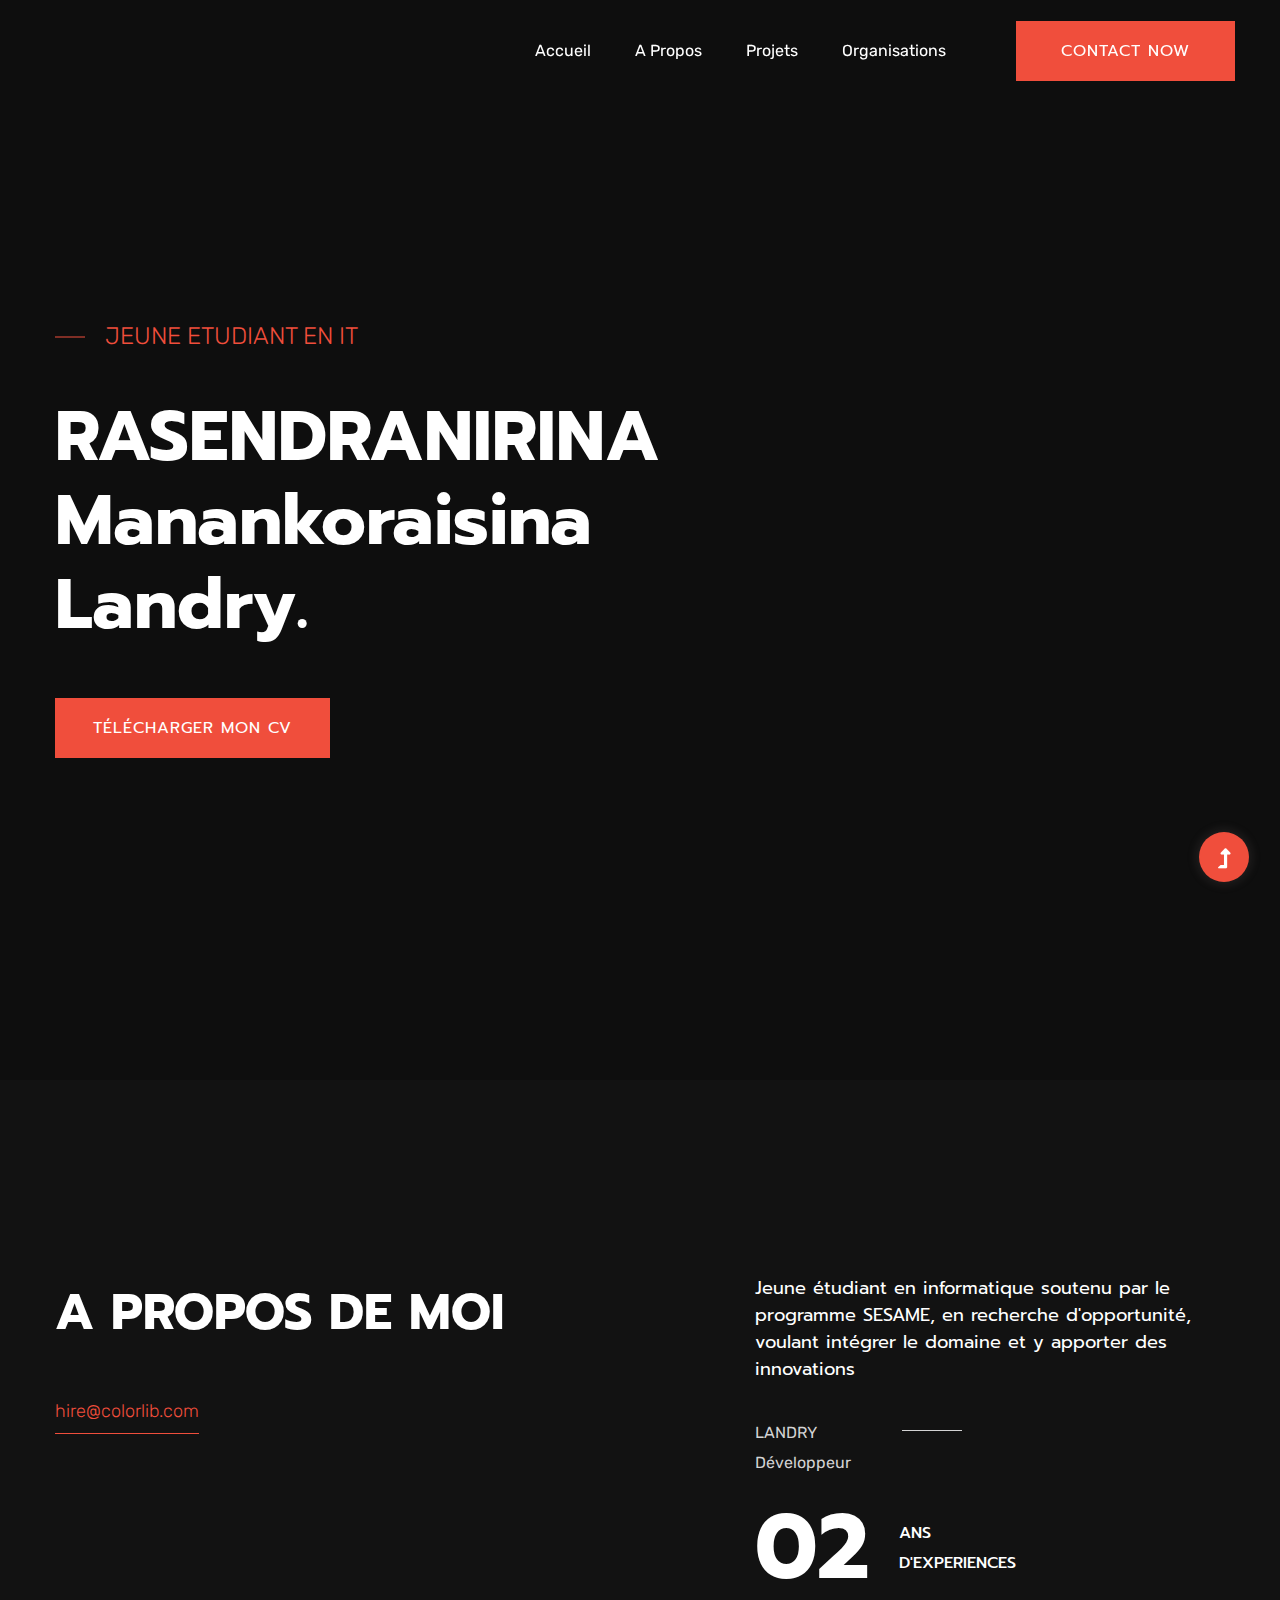
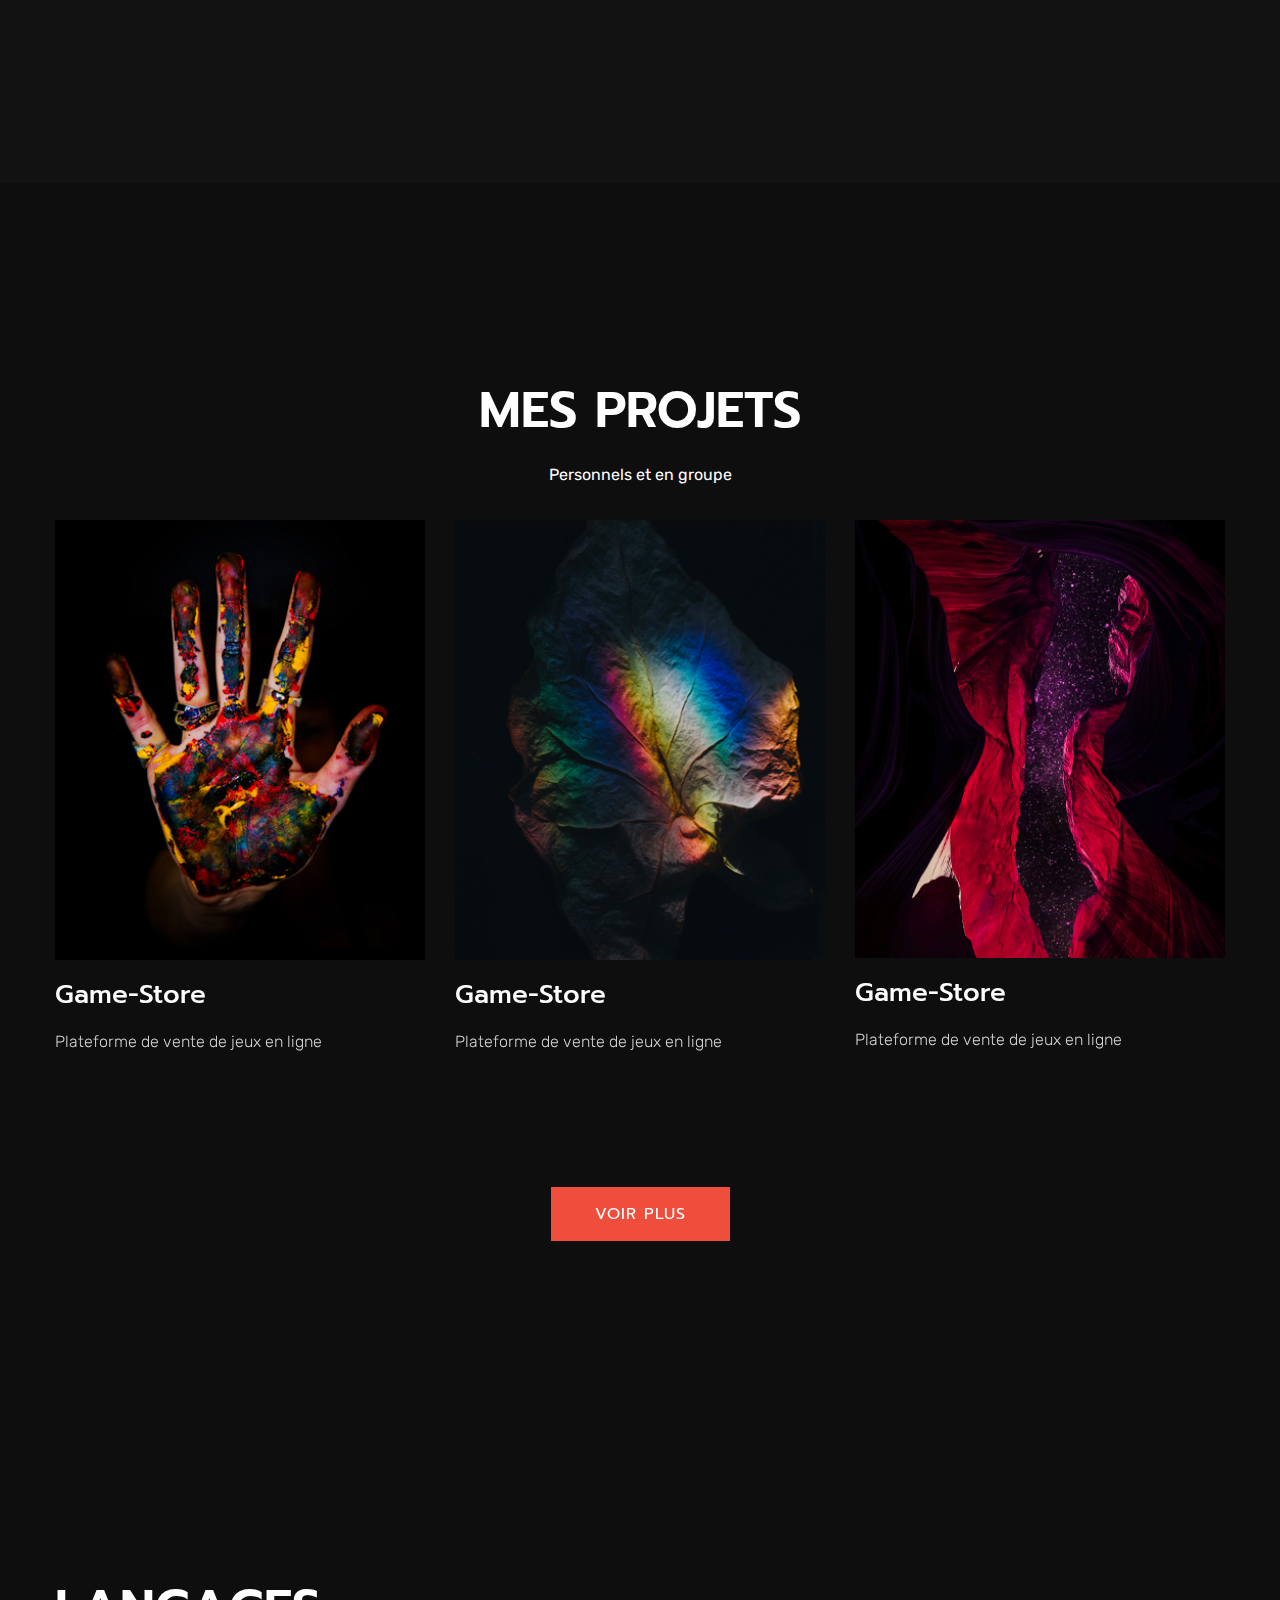
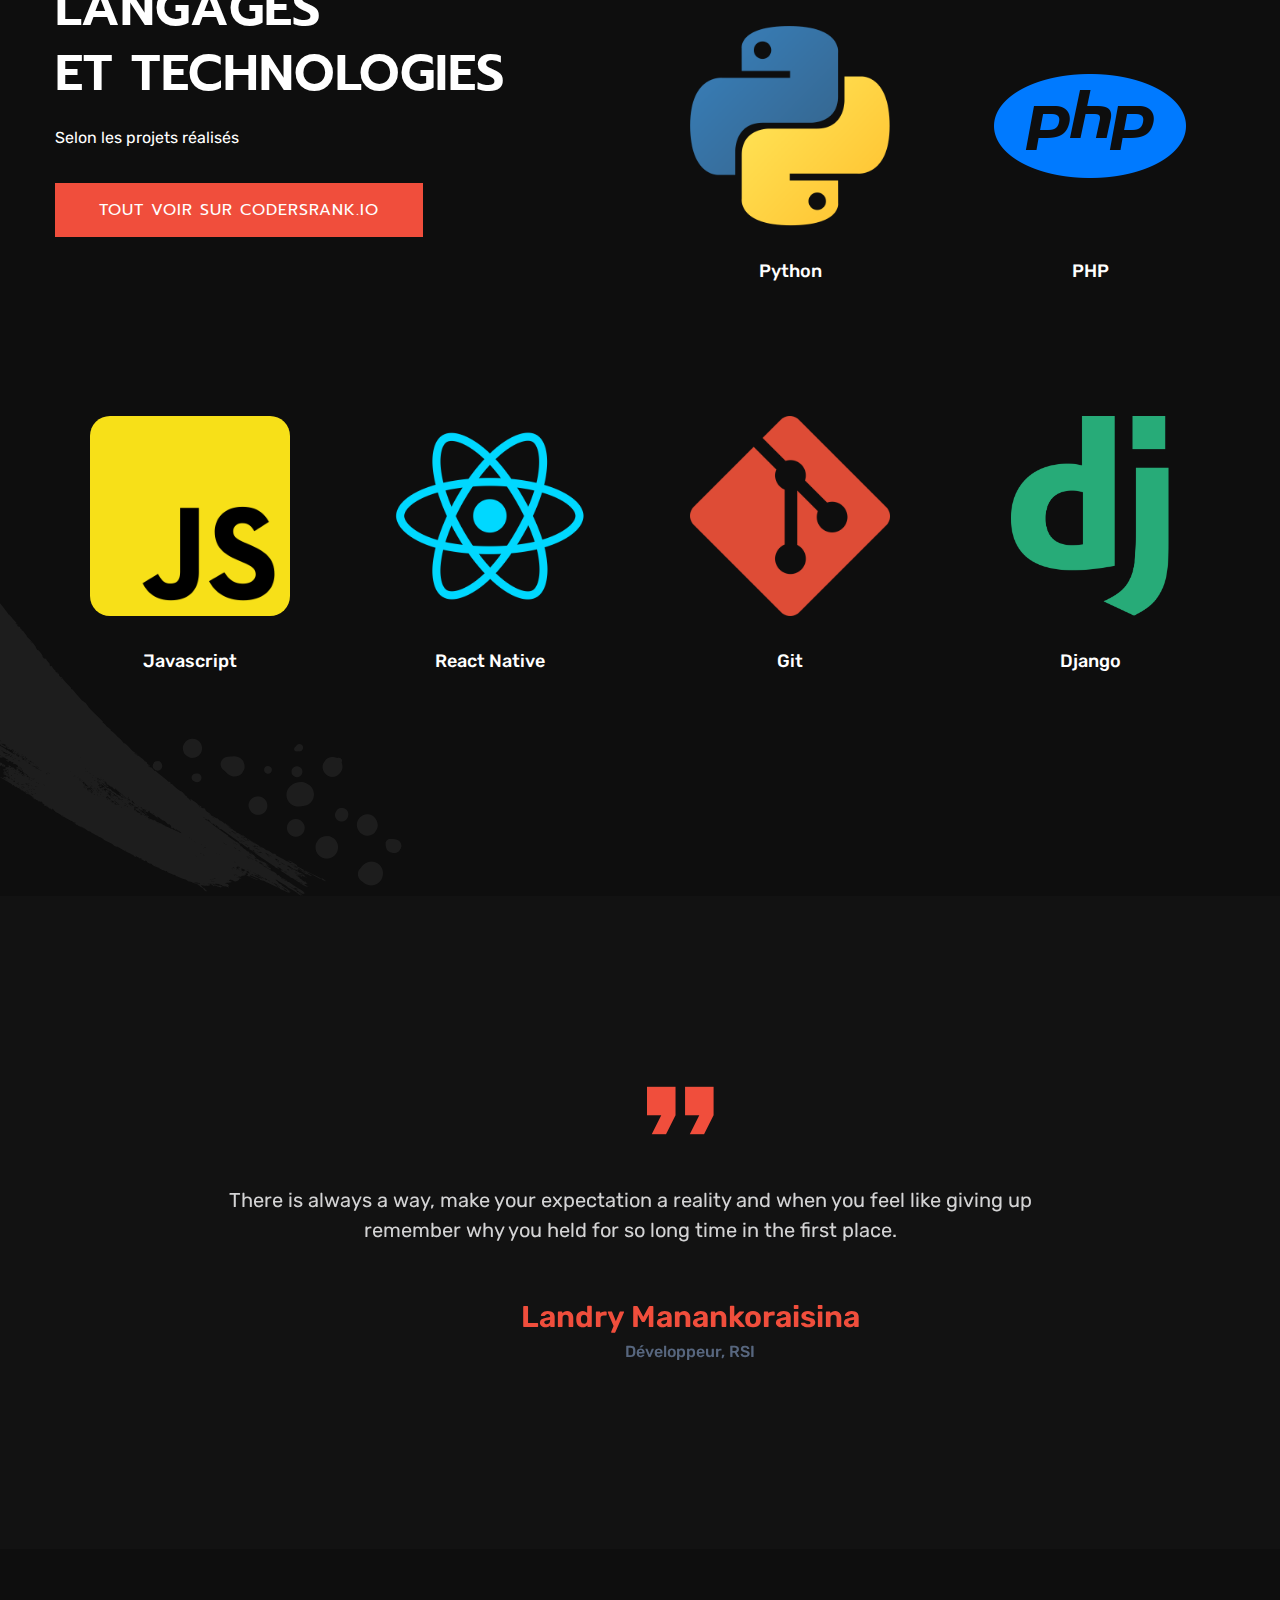
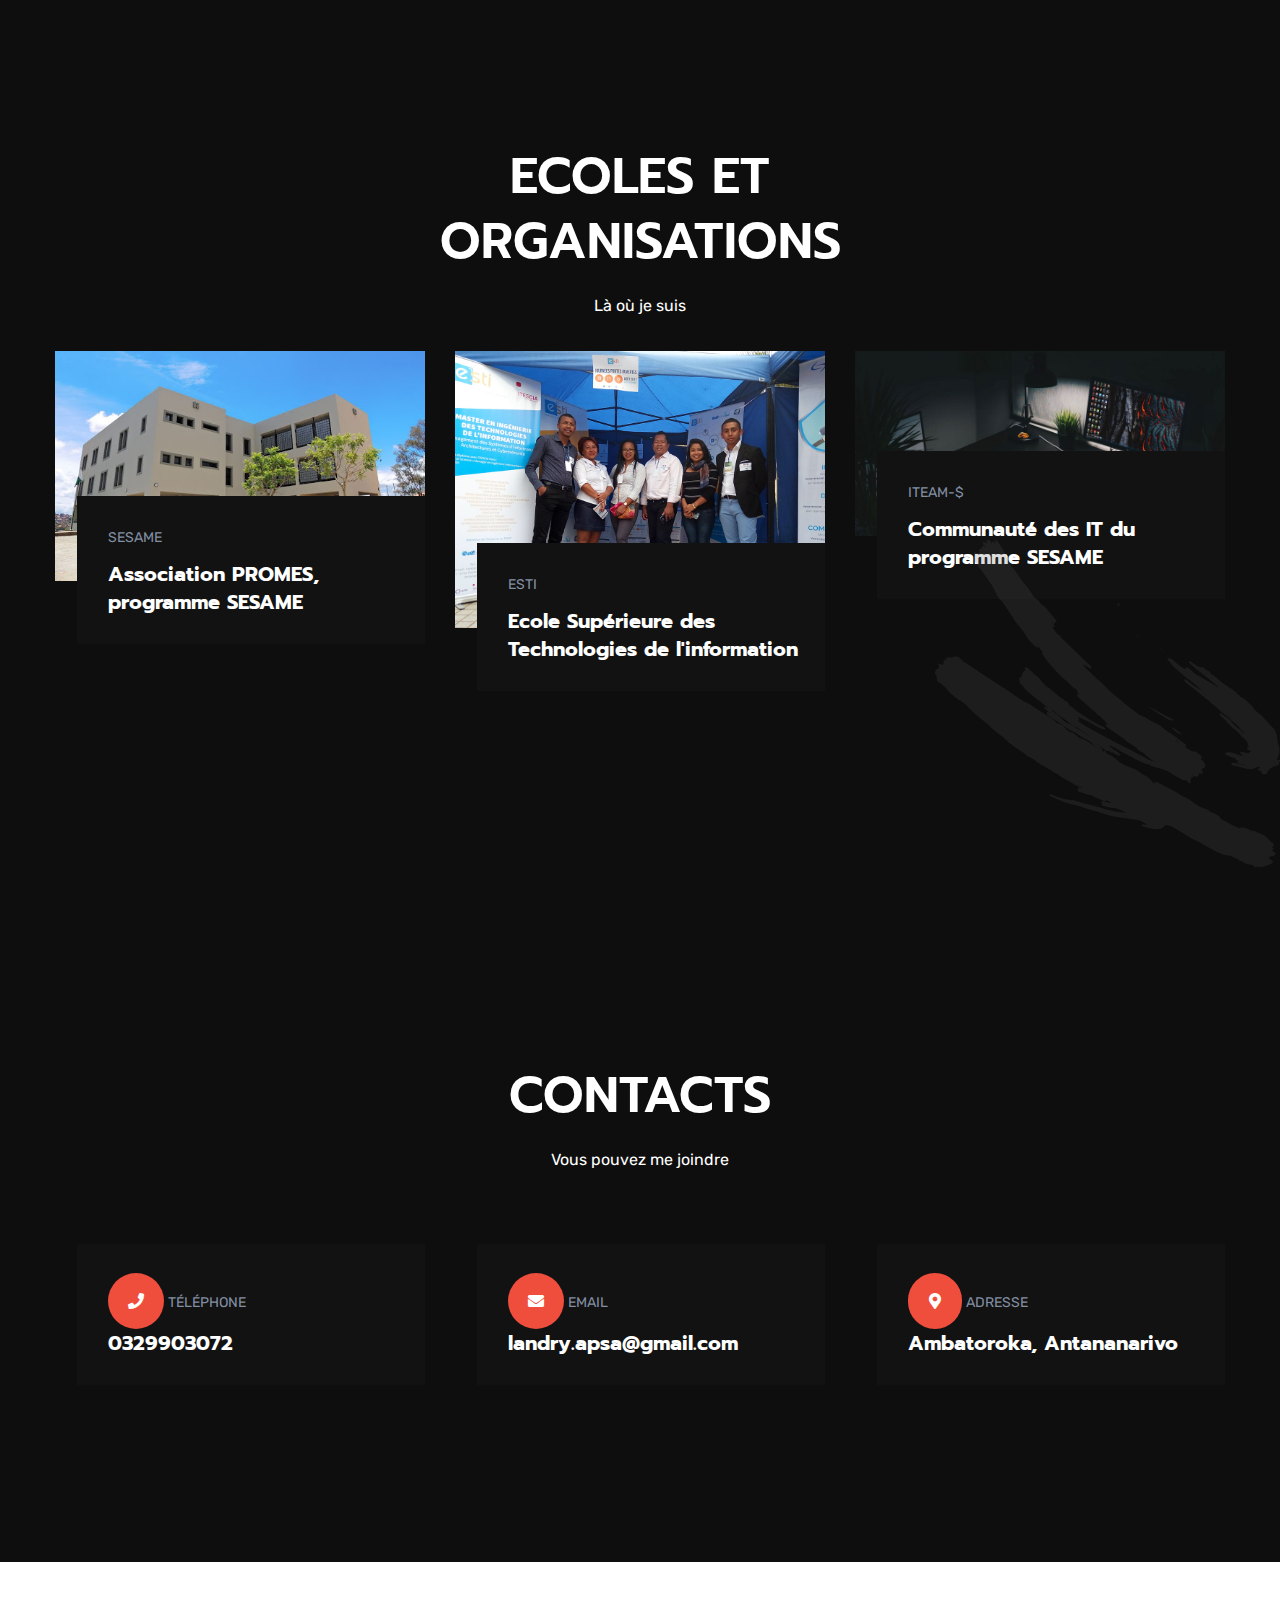
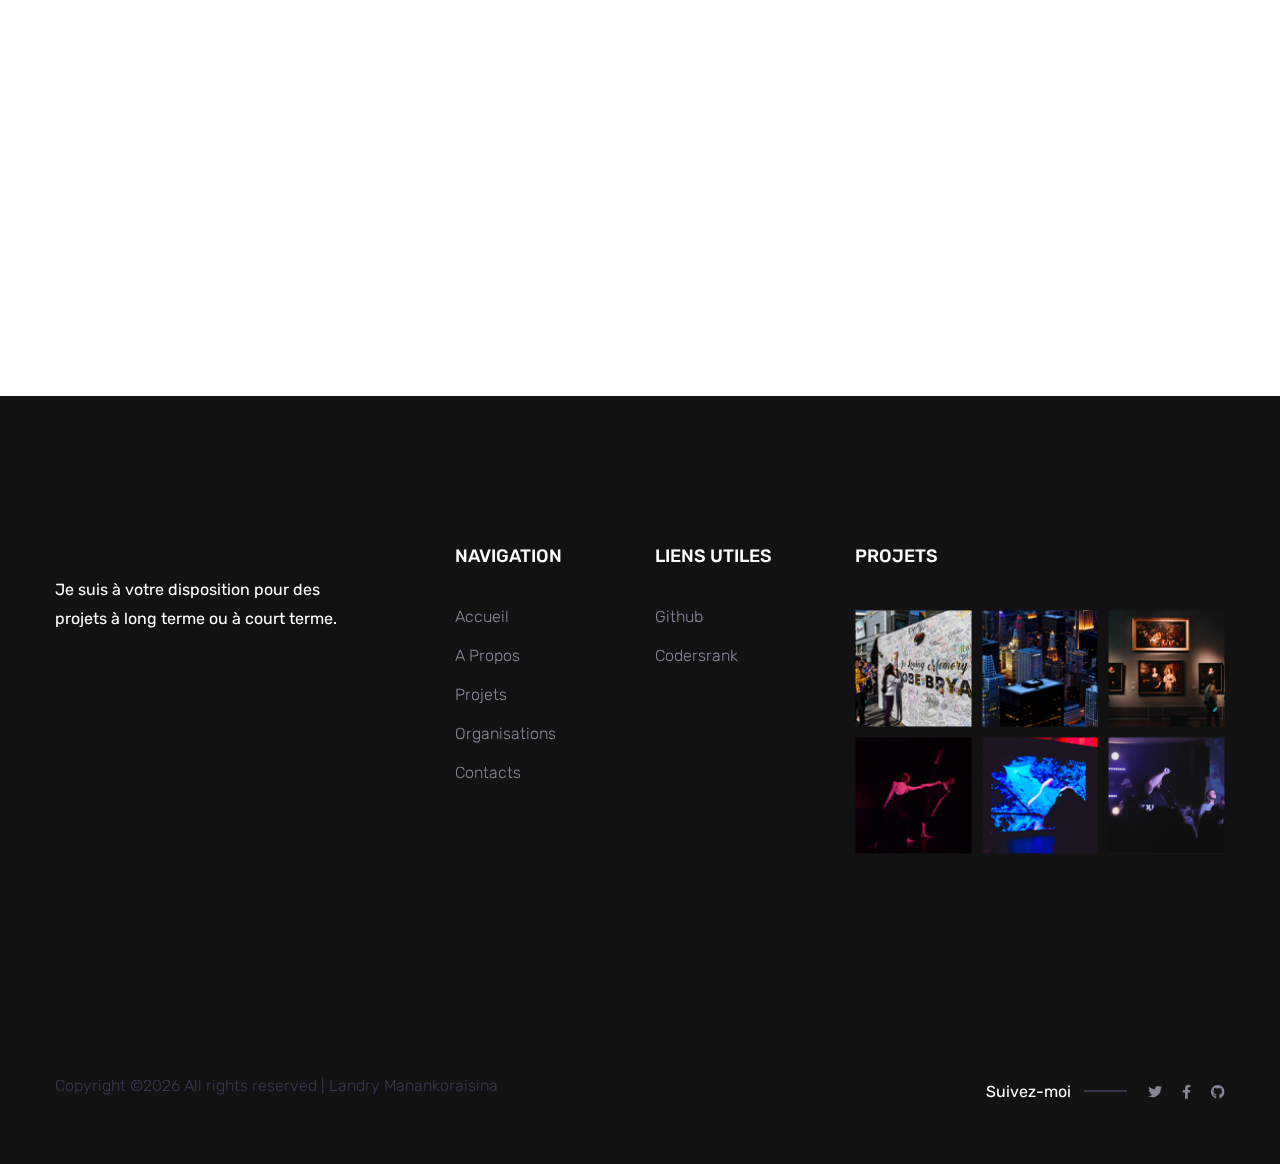
==== commit 21d38456: "Icon fontawesome finished" ====
--- a/index1.html
+++ b/index1.html
@@ -19,6 +19,9 @@
 			<link rel="stylesheet" href="assets/css/themify-icons.css">
 			<link rel="stylesheet" href="assets/css/slick.css">
 			<link rel="stylesheet" href="assets/css/nice-select.css">
+			<link href="assets/fontawesome/css/all.css" rel="stylesheet">
+			<link href="assets/fontawesome/css/fontawesome.css" rel="stylesheet">
+			<link href="assets/fontawesome/css/fontawesome.min.css" rel="stylesheet">
 			<link rel="stylesheet" href="assets/css/style.css">
 
 		</head>
@@ -56,7 +59,7 @@
 											<nav>
 												<ul id="navigation">
 													<li ><a>Accueil</a></li>
-													<li ><a href="about.html">A propos</a></li>
+													<li ><a href="about.html"> A propos</a></li>
 													<li ><a href="gallery.html">Projets</a></li>
 													<li ><a href="services.html">Organisations</a></li>
 												</ul>
@@ -188,7 +191,7 @@
 						<div class="row">
 							<div class="col-lg-12">
 								<div class="gallery-btn text-center pt-100">
-									<a href="gallery.html" class="btn">Voir plus</a>
+									<a href="https://github.com/Landris18" class="btn">Voir plus</a>
 								</div>
 							</div>
 						</div>
@@ -265,11 +268,11 @@
 
 											<div class="testimonial-founder d-flex align-items-center justify-content-center">
 												<div class="founder-img">
-													<img src="assets/img/gallery/Homepage_testi.png" alt="">
+													<!--<img src="assets/img/gallery/Homepage_testi.png" alt="">-->
 												</div>
 												<div class="founder-text">
 													<span>Landry Manankoraisina</span>
-													<p>Développeur</p>
+													<p>Développeur, RSI</p>
 												</div>
 											</div>
 										</div>
@@ -299,7 +302,7 @@
 									</div>
 									<div class="blog-cap">
 										<span class="color1">SESAME</span>
-										<h4><a href="https://sesame.promemada.org">Association PROMES, programme SESAME</a></h4>
+										<h4><a href="https://sesame.promesmada.org">Association PROMES, programme SESAME</a></h4>
 									</div>
 								</div>
 							</div>
@@ -335,23 +338,21 @@
 
 
 
-				<section class="blogs-area section-padding30">
+				<section class="blogs-area section-padding30" >
 					<div class="container">
 						<div class="row justify-content-center">
 							<div class="col-lg-6">
 								<div class="section-tittle text-center mb-30">
 									<h2>Contacts</h2>
-									<p>Veuillez me joindre via ces information</p>
-								</div>
-							</div>
-						</div>
-						<div class="row">
+									<p>Vous pouvez me joindre</p>
+								</div>
+							</div>
+						</div>
+						<div class="row" style="margin-top: 10%;">
 							<div class="col-lg-4 col-md-6">
 								<div class="single-blogs mb-100">
-									<div class="blog-img">
-										<img src="assets/img/gallery/it.jpg" alt="">
-									</div>
 									<div class="blog-cap">
+										<i class="fa fa-phone" style="color: white; background-color: #f04e3c; padding: 20px; border-radius: 50px;"></i>
 										<span class="color1">Téléphone</span>
 										<h4><a >0329903072</a></h4>
 									</div>
@@ -359,10 +360,8 @@
 							</div>
 							<div class="col-lg-4 col-md-6">
 								<div class="single-blogs mb-100">
-									<div class="blog-img">
-										<img src="assets/img/gallery/it.jpg" alt="">
-									</div>
 									<div class="blog-cap" >
+										<i class="fa fa-envelope" style="color: white; background-color: #f04e3c; padding: 20px; border-radius: 50px;"></i>
 										<span class="color1">Email</span>
 										<h4 ><a>landry.apsa@gmail.com</a></h4>
 									</div>
@@ -370,12 +369,10 @@
 							</div>
 							<div class="col-lg-4 col-md-6">
 								<div class="single-blogs mb-100">
-									<div class="blog-img">
-										<img src="assets/img/gallery/it.jpg" alt="">
-									</div>
 									<div class="blog-cap">
+										<i class="fa fa-map-marker-alt" style="color: white; background-color: #f04e3c; padding: 20px; padding-left: 21px; padding-right: 21px; border-radius: 50px;"></i>
 										<span class="color1">Adresse</span>
-										<h4><a>Ambatoroka, Antananarivo 101</a></h4>
+										<h4><a>Ambatoroka, Antananarivo</a></h4>
 									</div>
 								</div>
 							</div>
@@ -466,10 +463,9 @@
 						<div class="col-xl-3 col-lg-4">
 							<div class="footer-social f-right">
 								<span>Suivez-moi</span>
-								<a href="#"><i class="fab fa-twitter"></i></a>
-								<a href="https://www.facebook.com/sai4ull"><i class="fab fa-facebook-f"></i></a>
-								<a href="#"><i class="fas fa-globe"></i></a>
-								<a href="#"><i class="fab fa-instagram"></i></a>
+								<a href="https://twitter.com/lanrdryapsa"><i class="fab fa-twitter"></i></a>
+								<a href="https://www.facebook.com/Landris18"><i class="fab fa-facebook-f"></i></a>
+								<a href="https://github.com/Landris18"><i class="fab fa-github"></i></a>
 							</div>
 						</div>
 					</div>
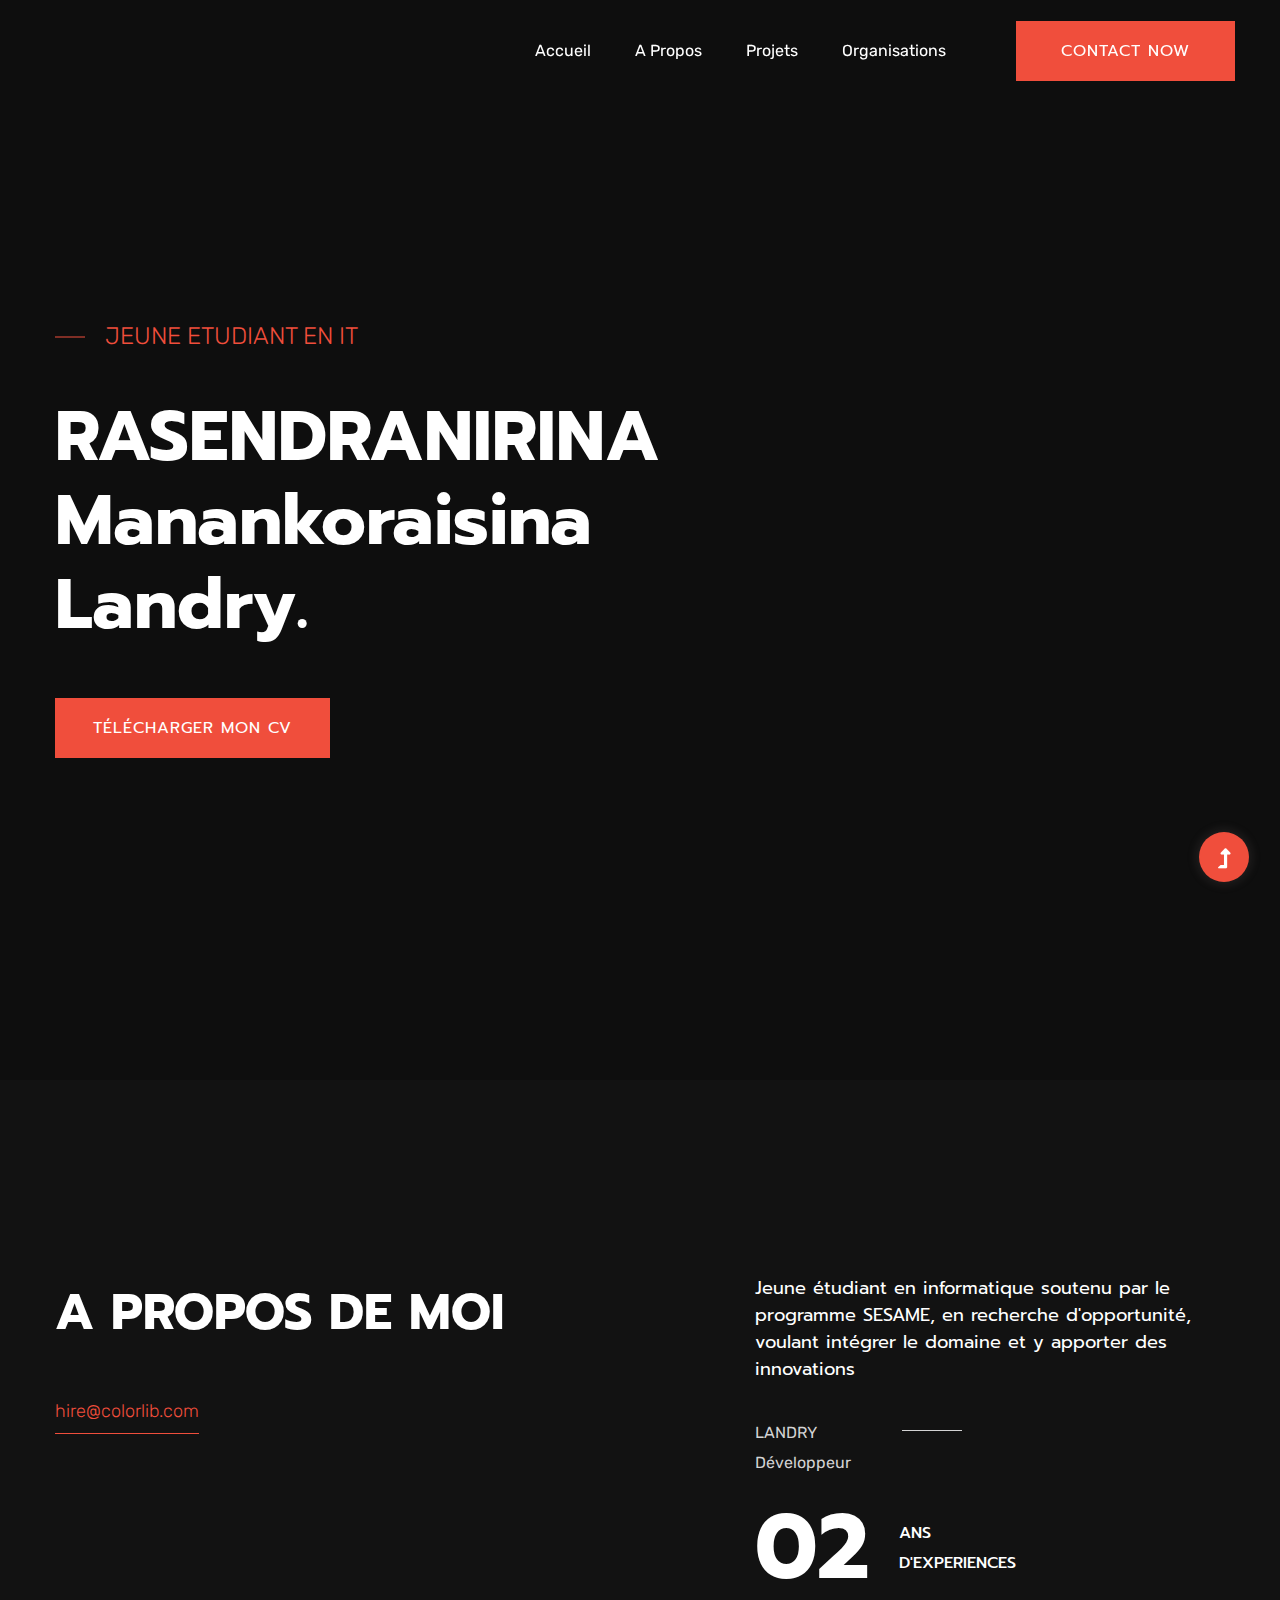
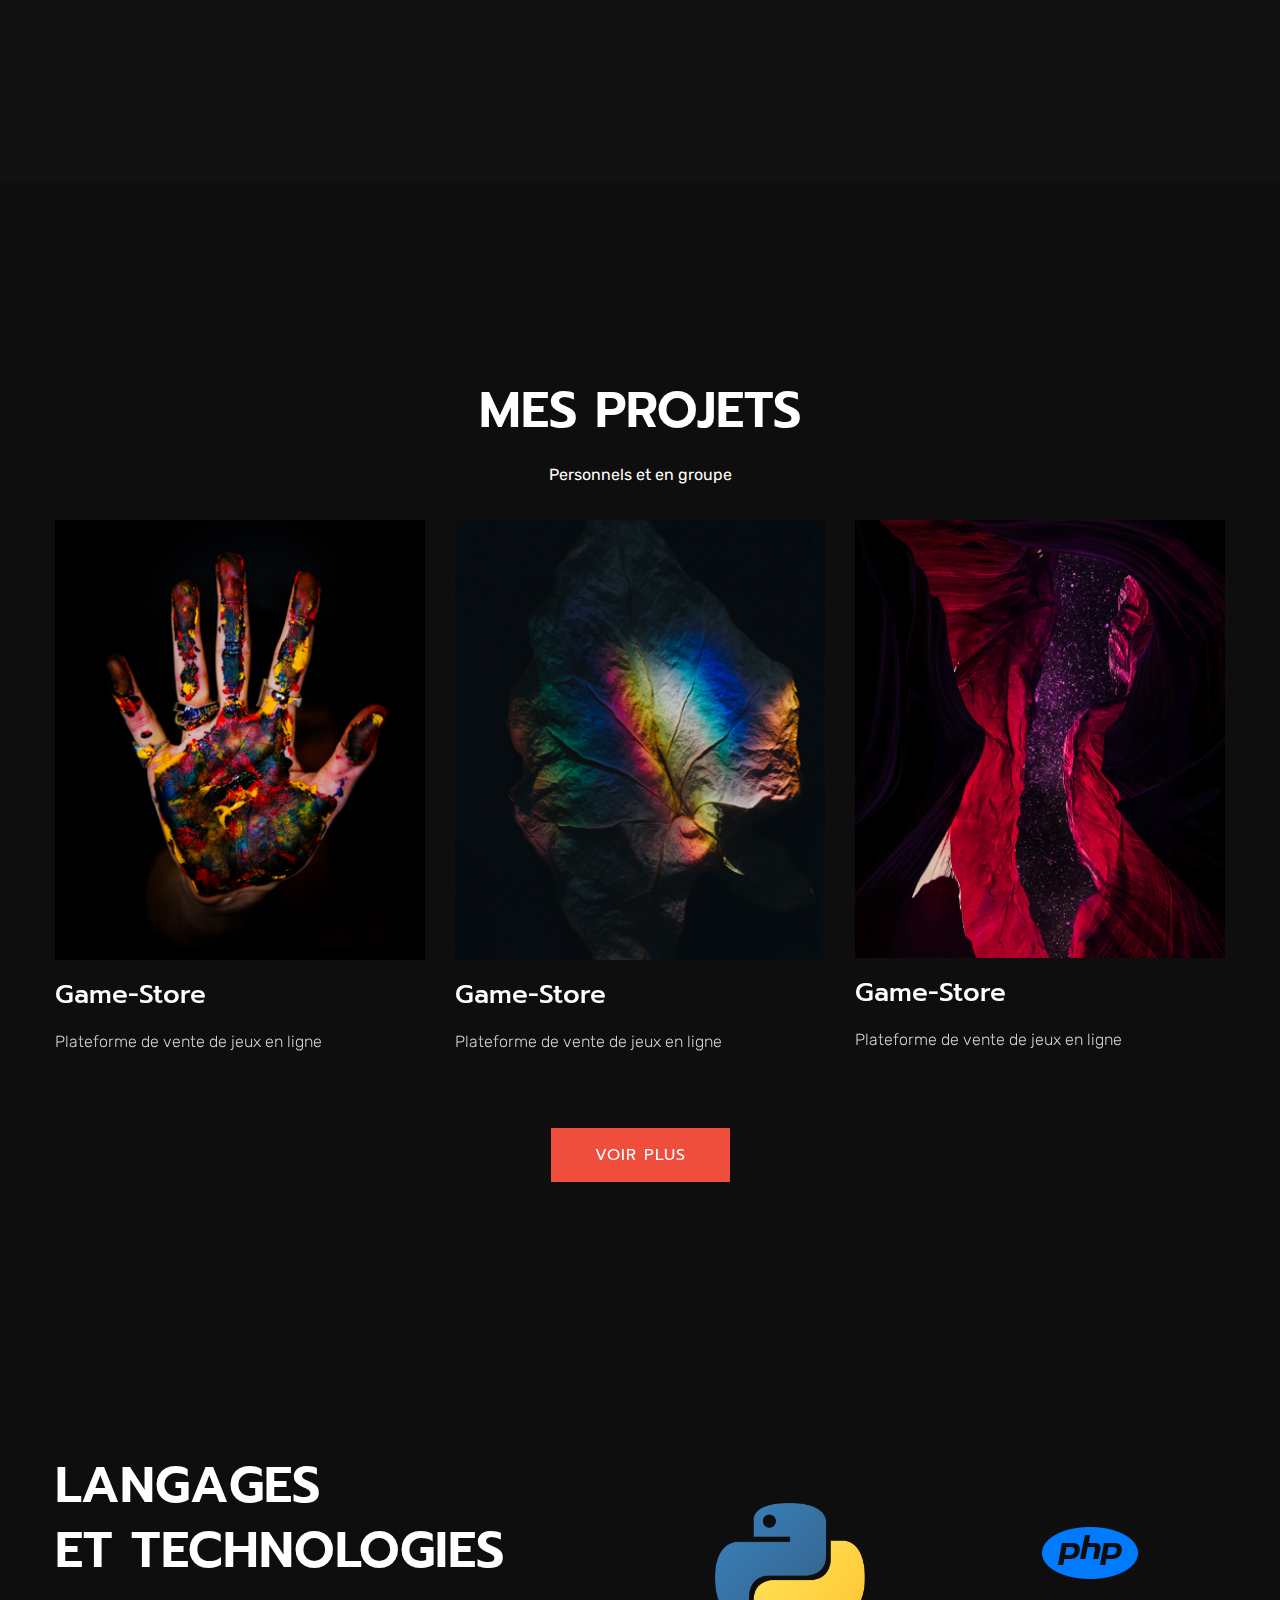
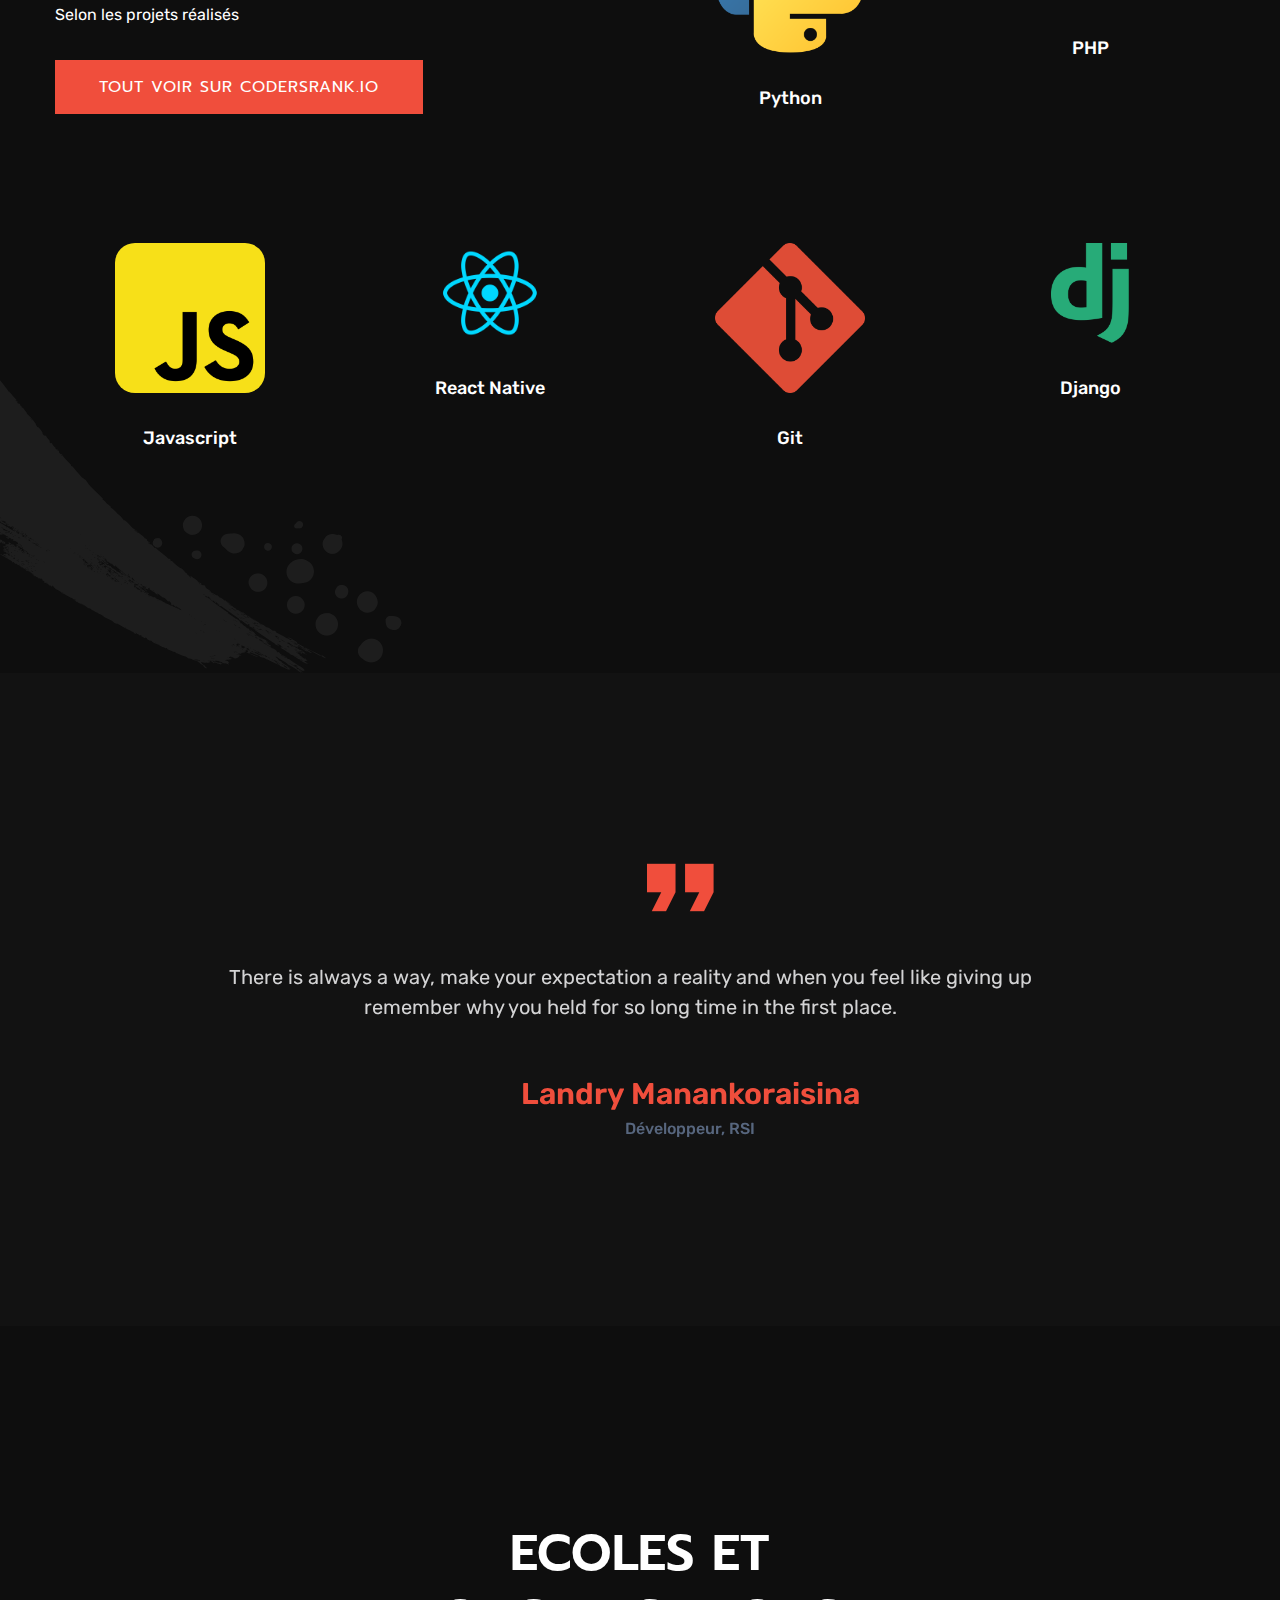
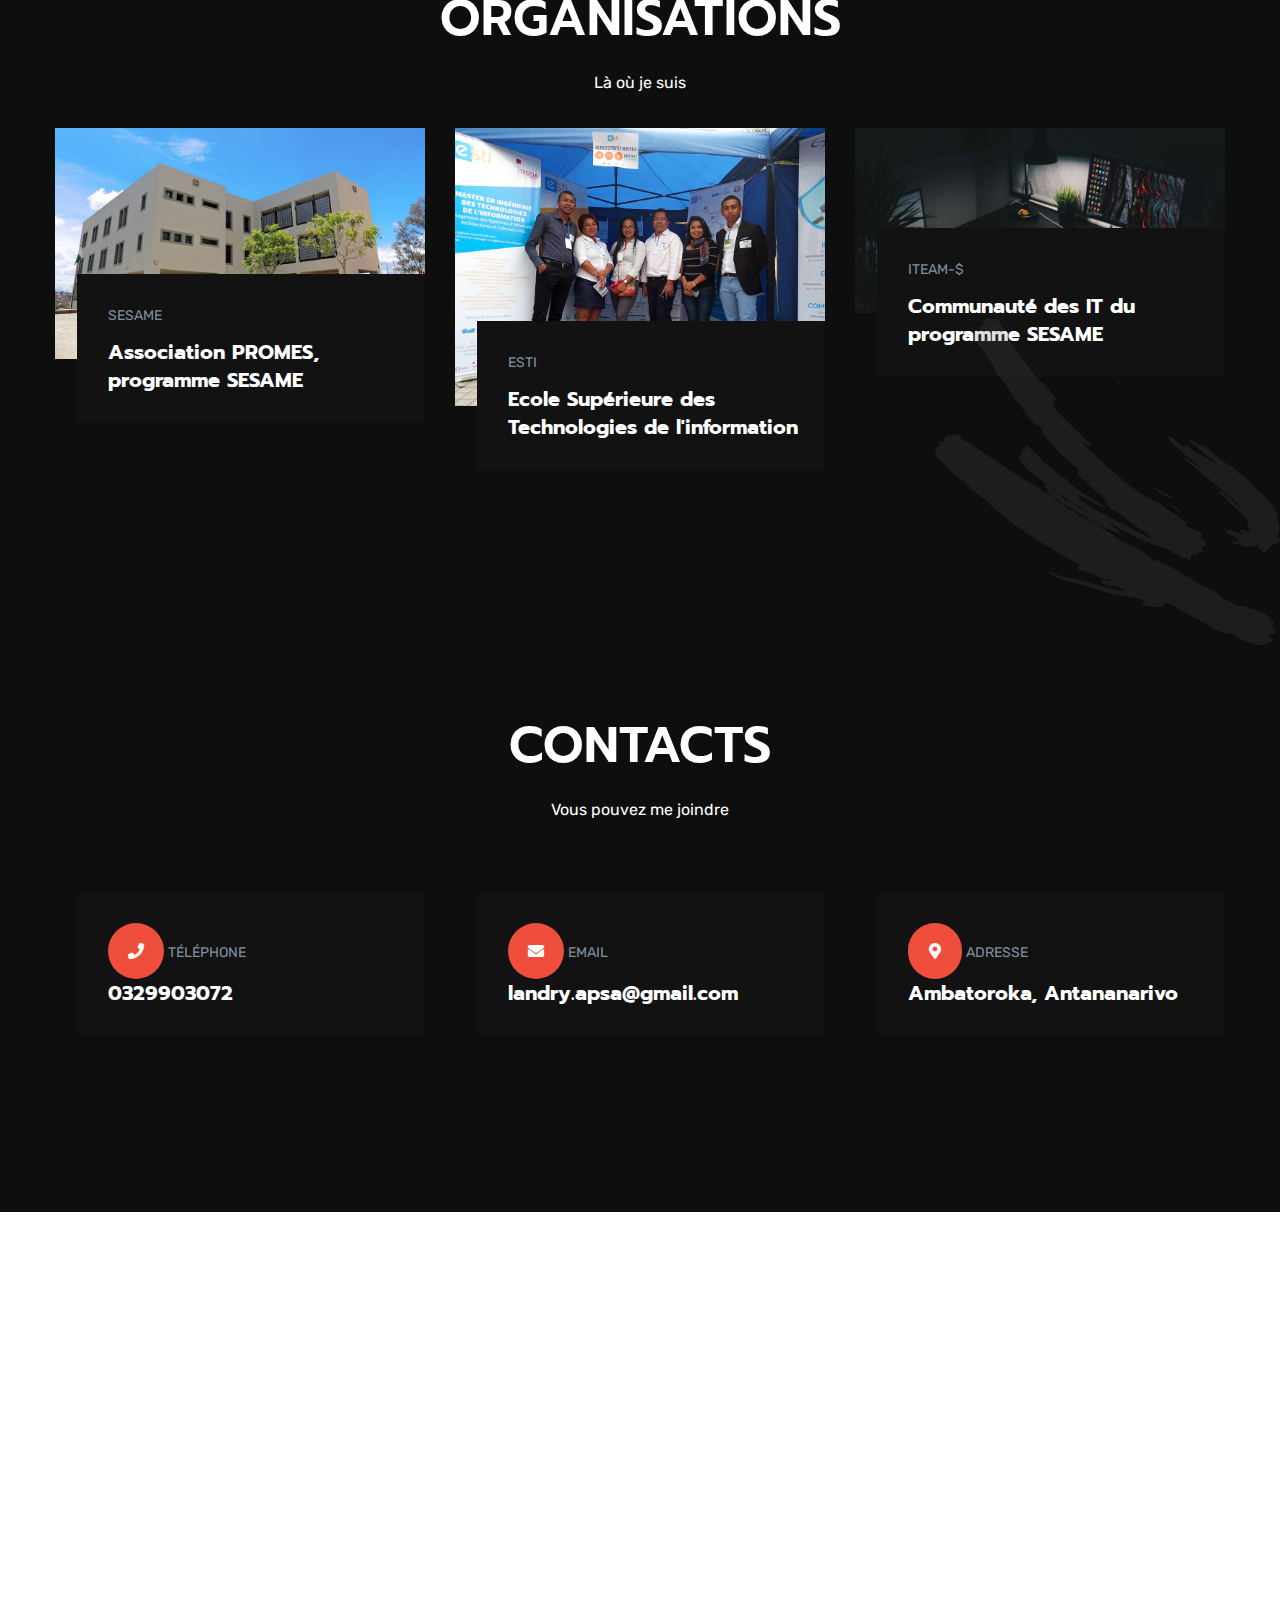
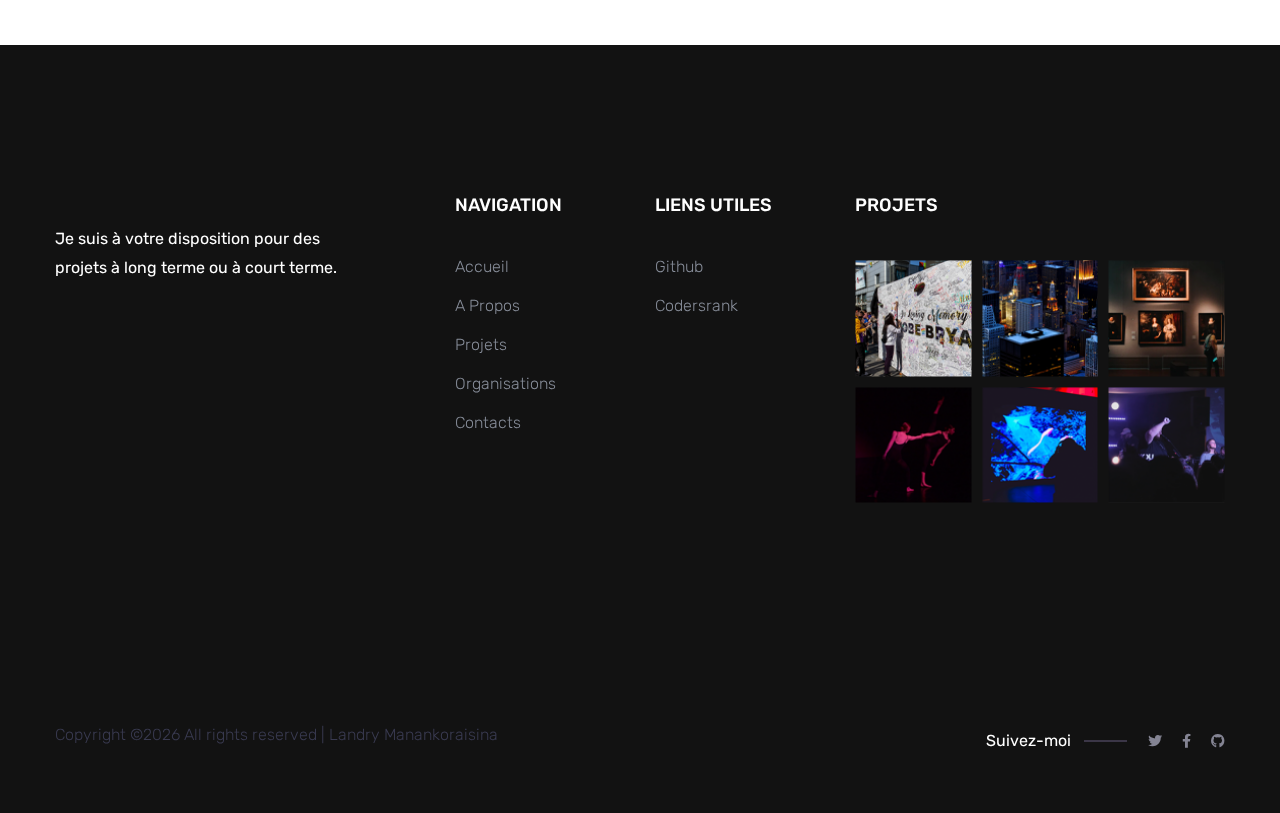
==== commit 57546fb1: "Ajustement des positions de section" ====
--- a/index1.html
+++ b/index1.html
@@ -188,7 +188,7 @@
 								</div>
 							</div>	
 						</div>
-						<div class="row">
+						<div class="row" style="margin-top: -5%;">
 							<div class="col-lg-12">
 								<div class="gallery-btn text-center pt-100">
 									<a href="https://github.com/Landris18" class="btn">Voir plus</a>
@@ -200,7 +200,7 @@
 
 
 				<section class="brand-area pb-bottom section-padding30">
-					<div class="container">
+					<div class="container" style="margin-top: -5%;">
 						<div class="row">
 							<div class="col-lg-6">
 								<div class="section-tittle mb-30">
@@ -211,37 +211,37 @@
 							</div>
 							<div class="col-lg-3 col-md-4 col-sm-6">
 								<div class="single-brand text-center mb-30" style="border:none !important;">
-									<img src="assets/img/gallery/pyth.png" height="200" alt="">
+									<img src="assets/img/gallery/pyth.png" height="150" alt="">
 									<p style="text-transform: none;">Python</p>
 								</div>
 							</div>
 							<div class="col-lg-3 col-md-4 col-sm-6">
 								<div class="single-brand text-center mb-30" style="border:none !important;">
-									<img src="assets/img/gallery/php.png" height="200" alt="">
+									<img src="assets/img/gallery/php.png" height="100" alt="">
 									<p style="text-transform: none;">PHP</p>
 								</div>
 							</div>
 							<div class="col-lg-3 col-md-4 col-sm-6" >
 								<div class="single-brand text-center mb-30" style="border:none !important;">
-									<img src="assets/img/gallery/js.png" height="200" style="border-radius: 20px;" alt="">
+									<img src="assets/img/gallery/js.png" height="150" style="border-radius: 20px;" alt="">
 									<p style="text-transform: none;">Javascript</p>
 								</div>
 							</div>
 							<div class="col-lg-3 col-md-4 col-sm-6">
 								<div class="single-brand text-center mb-30" style="border:none !important;">
-									<img src="assets/img/gallery/react.png" height="200" alt="">
+									<img src="assets/img/gallery/react.png" height="100" alt="">
 									<p style="text-transform: none;">React Native</p>
 								</div>
 							</div>
 							<div class="col-lg-3 col-md-4 col-sm-6">
 								<div class="single-brand text-center mb-30" style="border:none !important;">
-									<img src="assets/img/gallery/git.png" height="200" alt="">
+									<img src="assets/img/gallery/git.png" height="150" alt="">
 									<p style="text-transform: none;">Git</p>
 								</div>
 							</div>
 							<div class="col-lg-3 col-md-4 col-sm-6">
 								<div class="single-brand text-center mb-30" style="border:none !important;">
-									<img src="assets/img/gallery/dj.png" height="200" alt="">
+									<img src="assets/img/gallery/dj.png" height="100" alt="">
 									<p style="text-transform: none;">Django</p>
 								</div>
 							</div>
@@ -339,7 +339,7 @@
 
 
 				<section class="blogs-area section-padding30" >
-					<div class="container">
+					<div class="container" style="margin-top: -10%;">
 						<div class="row justify-content-center">
 							<div class="col-lg-6">
 								<div class="section-tittle text-center mb-30">
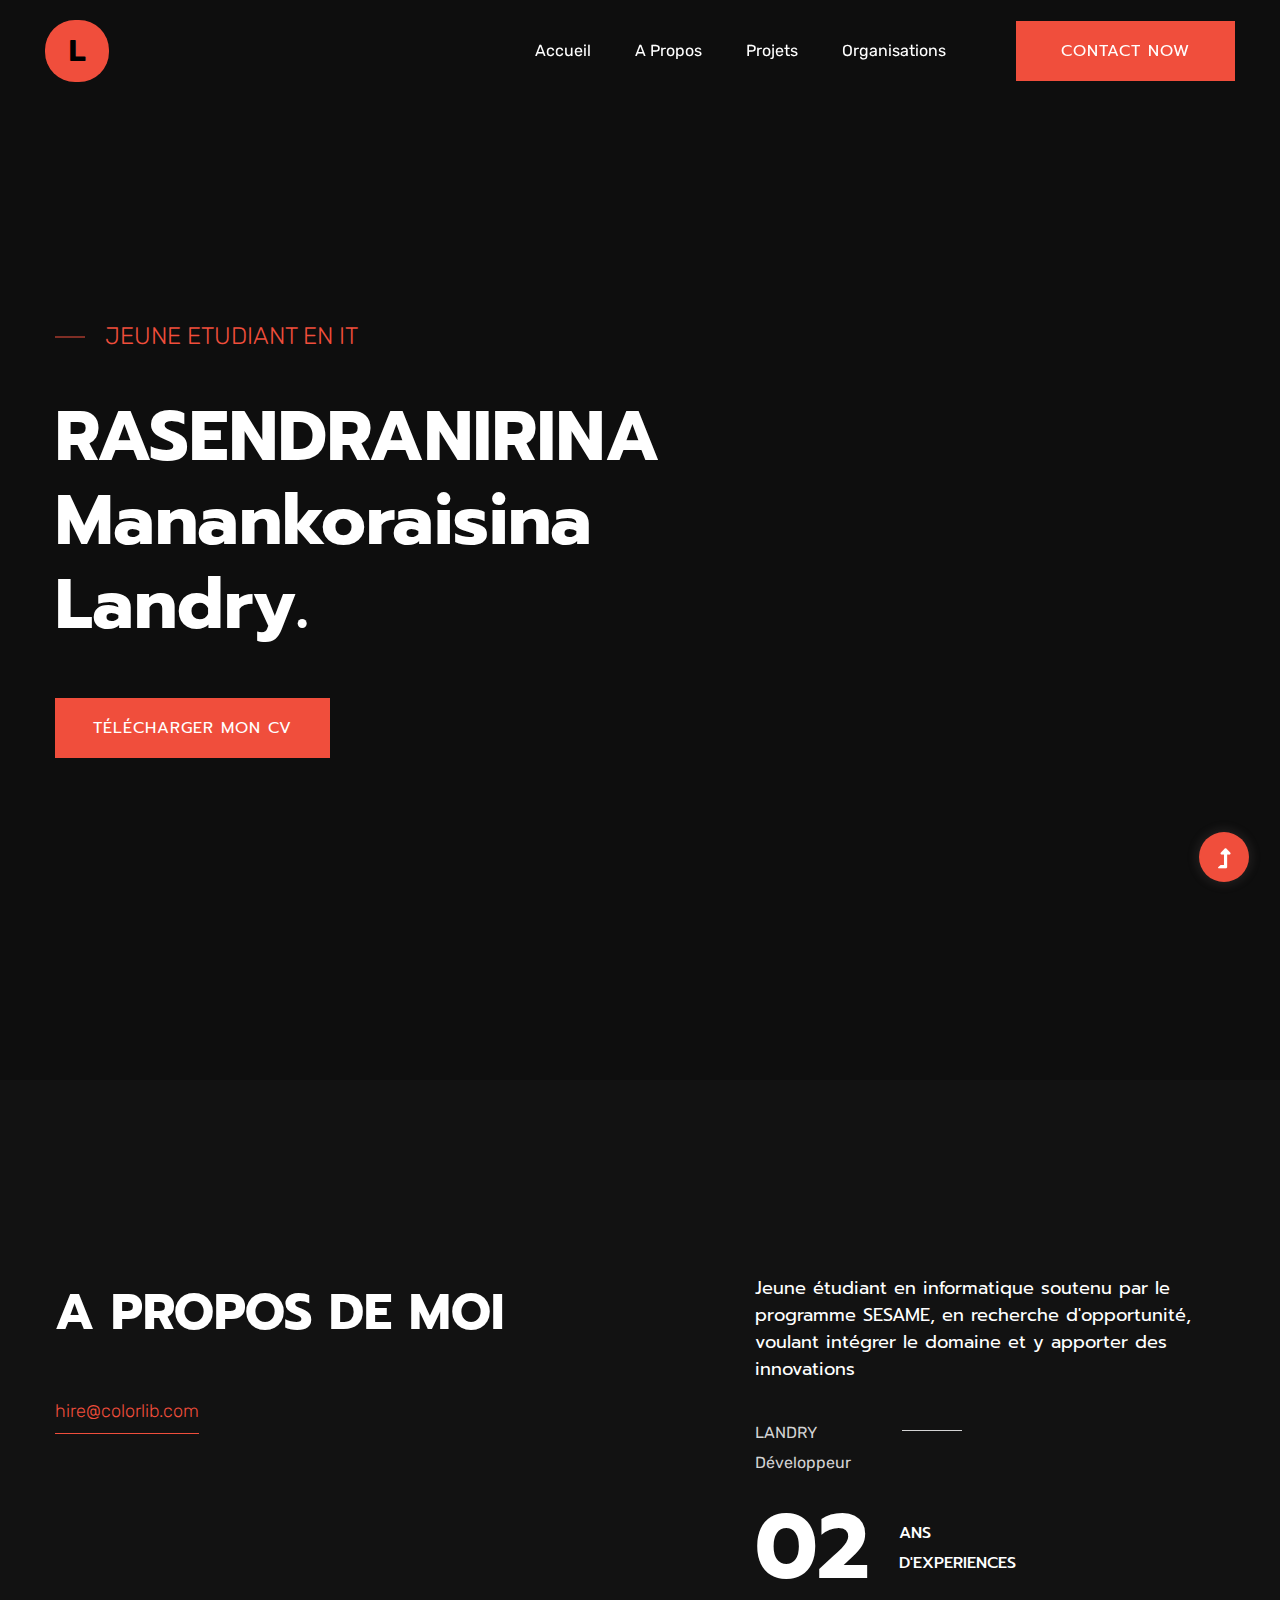
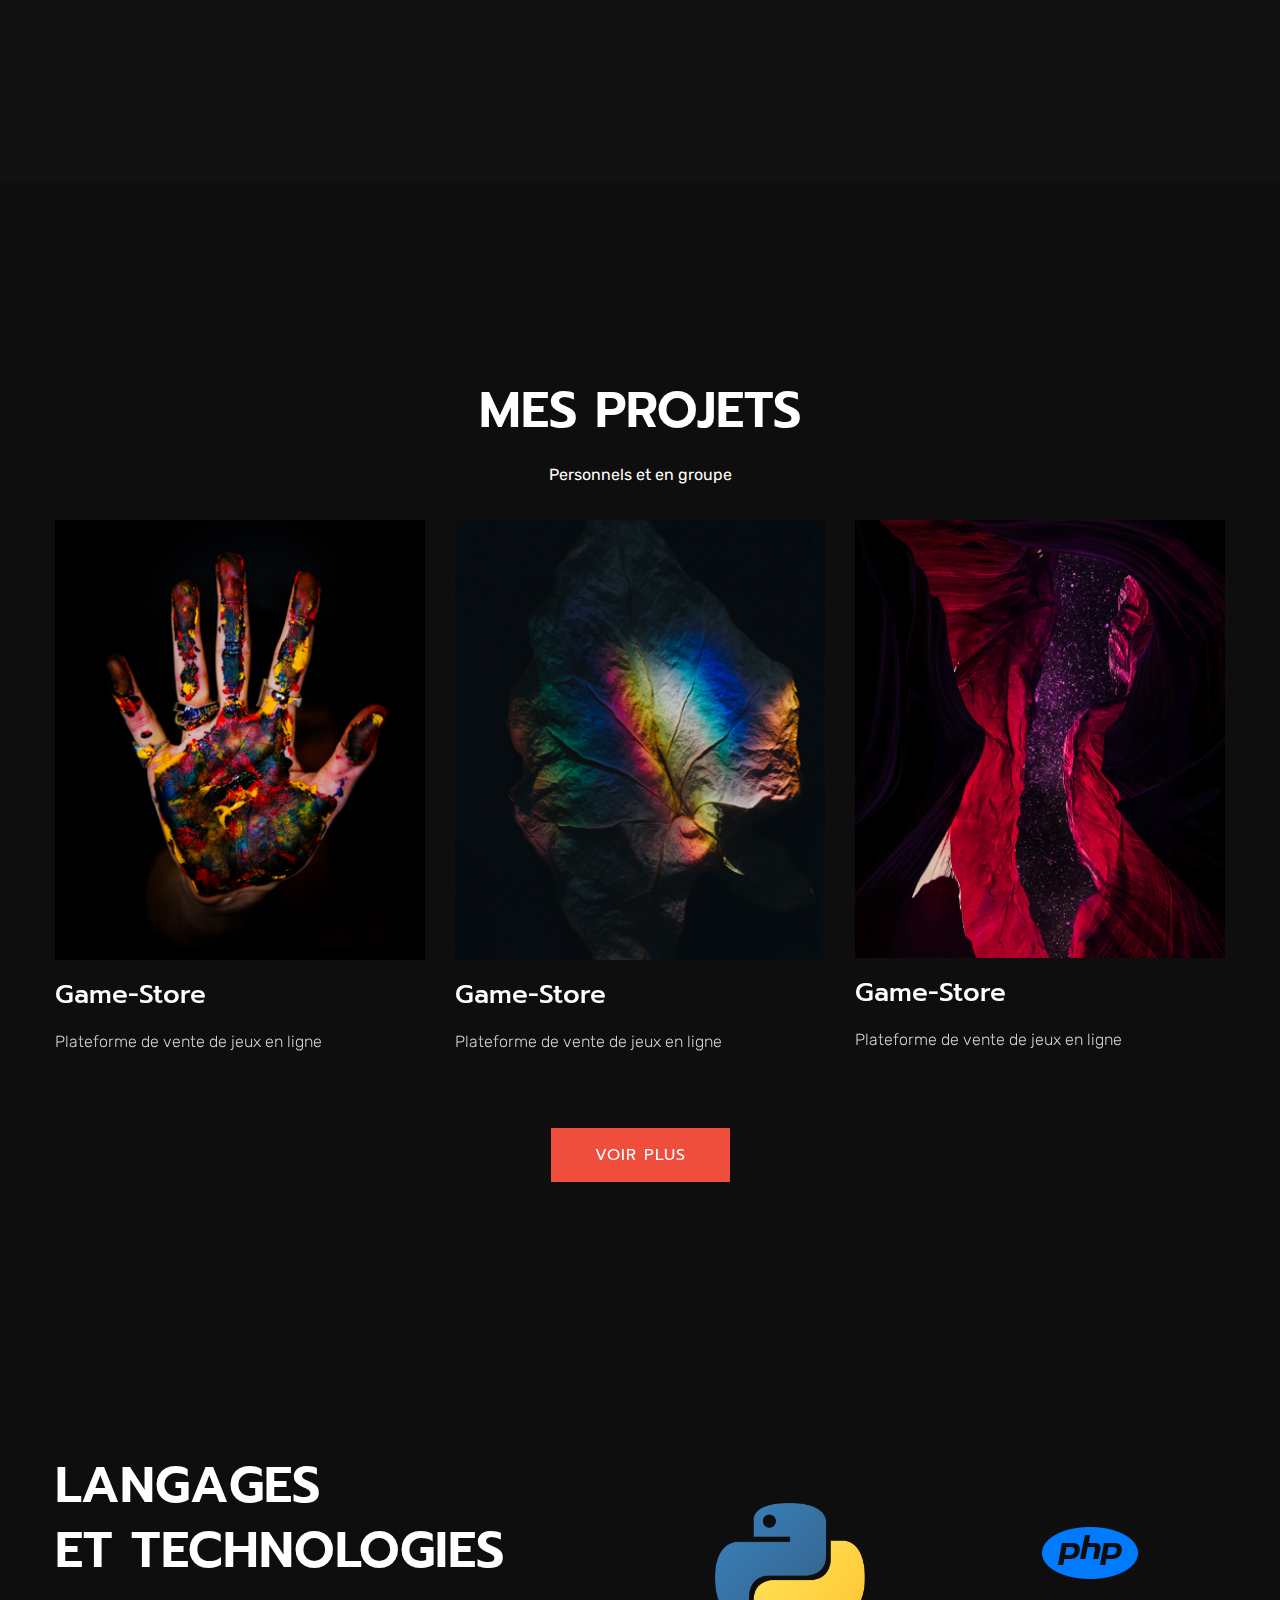
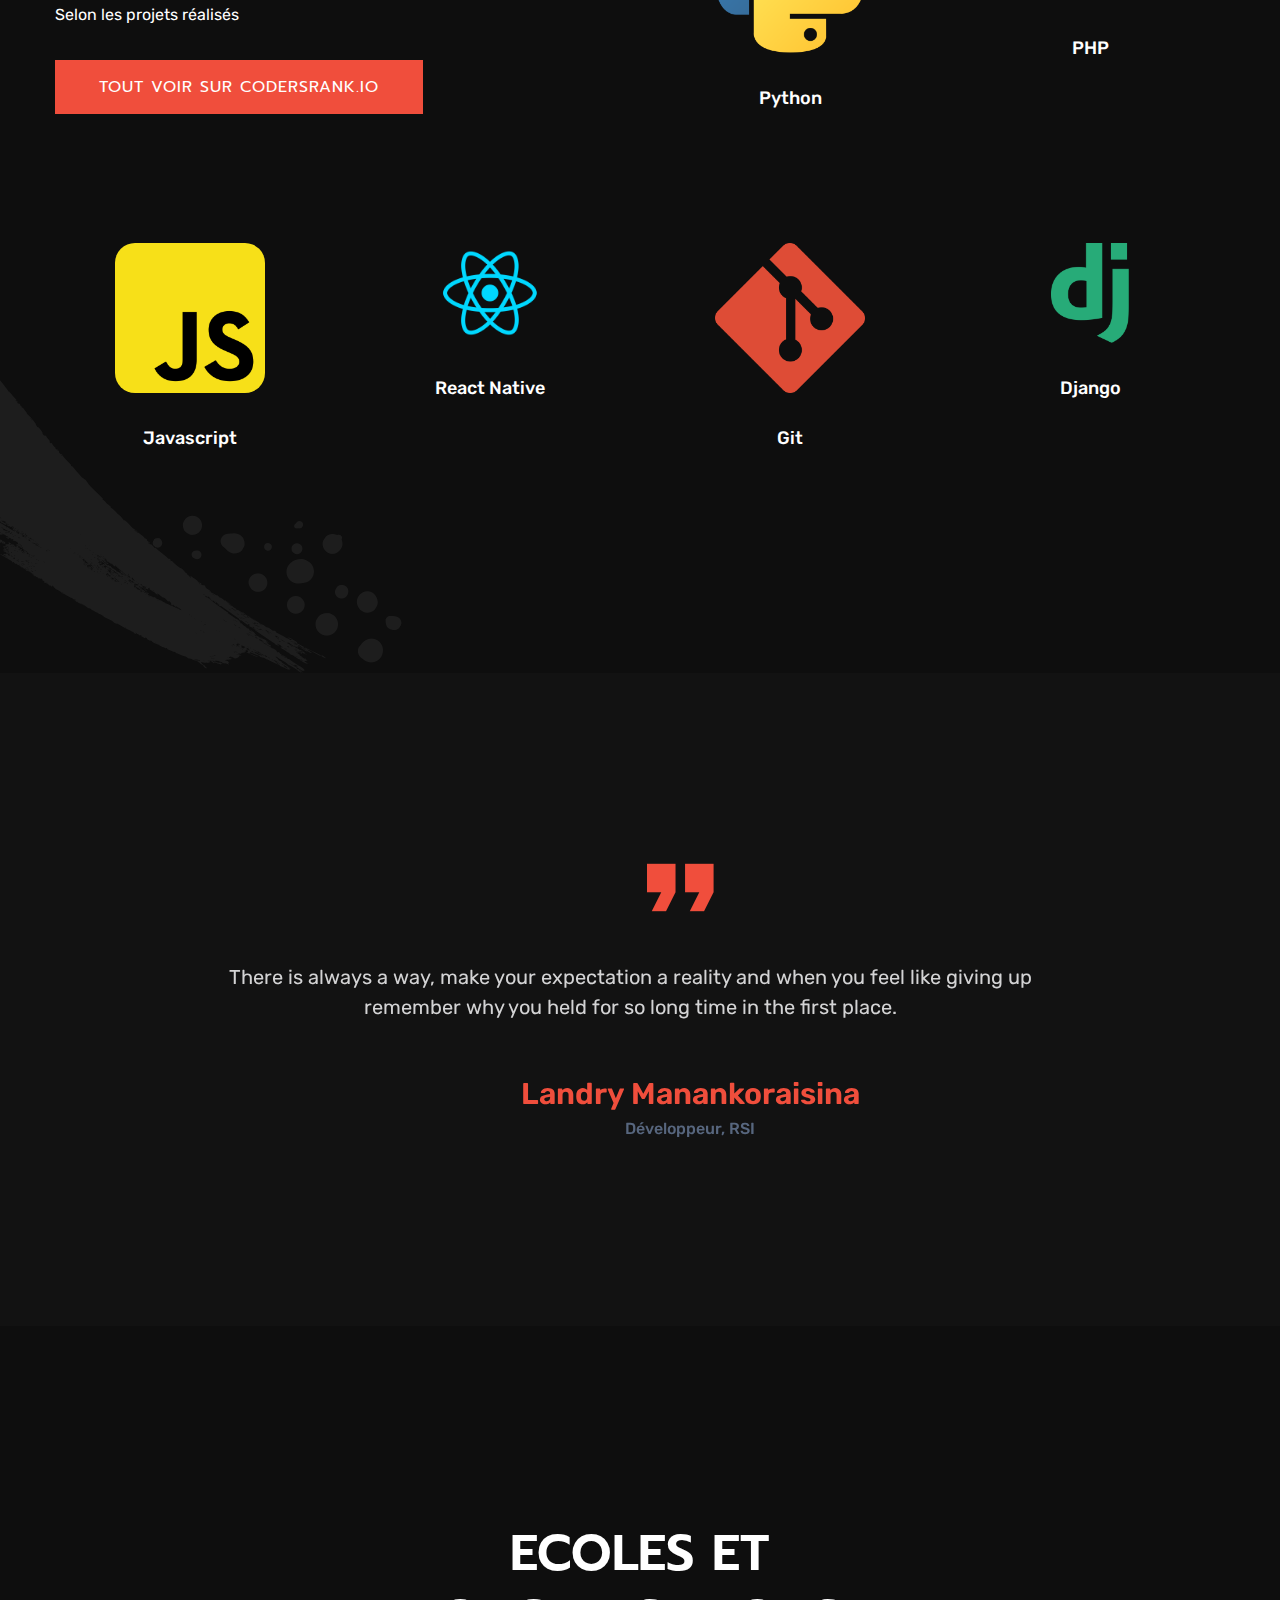
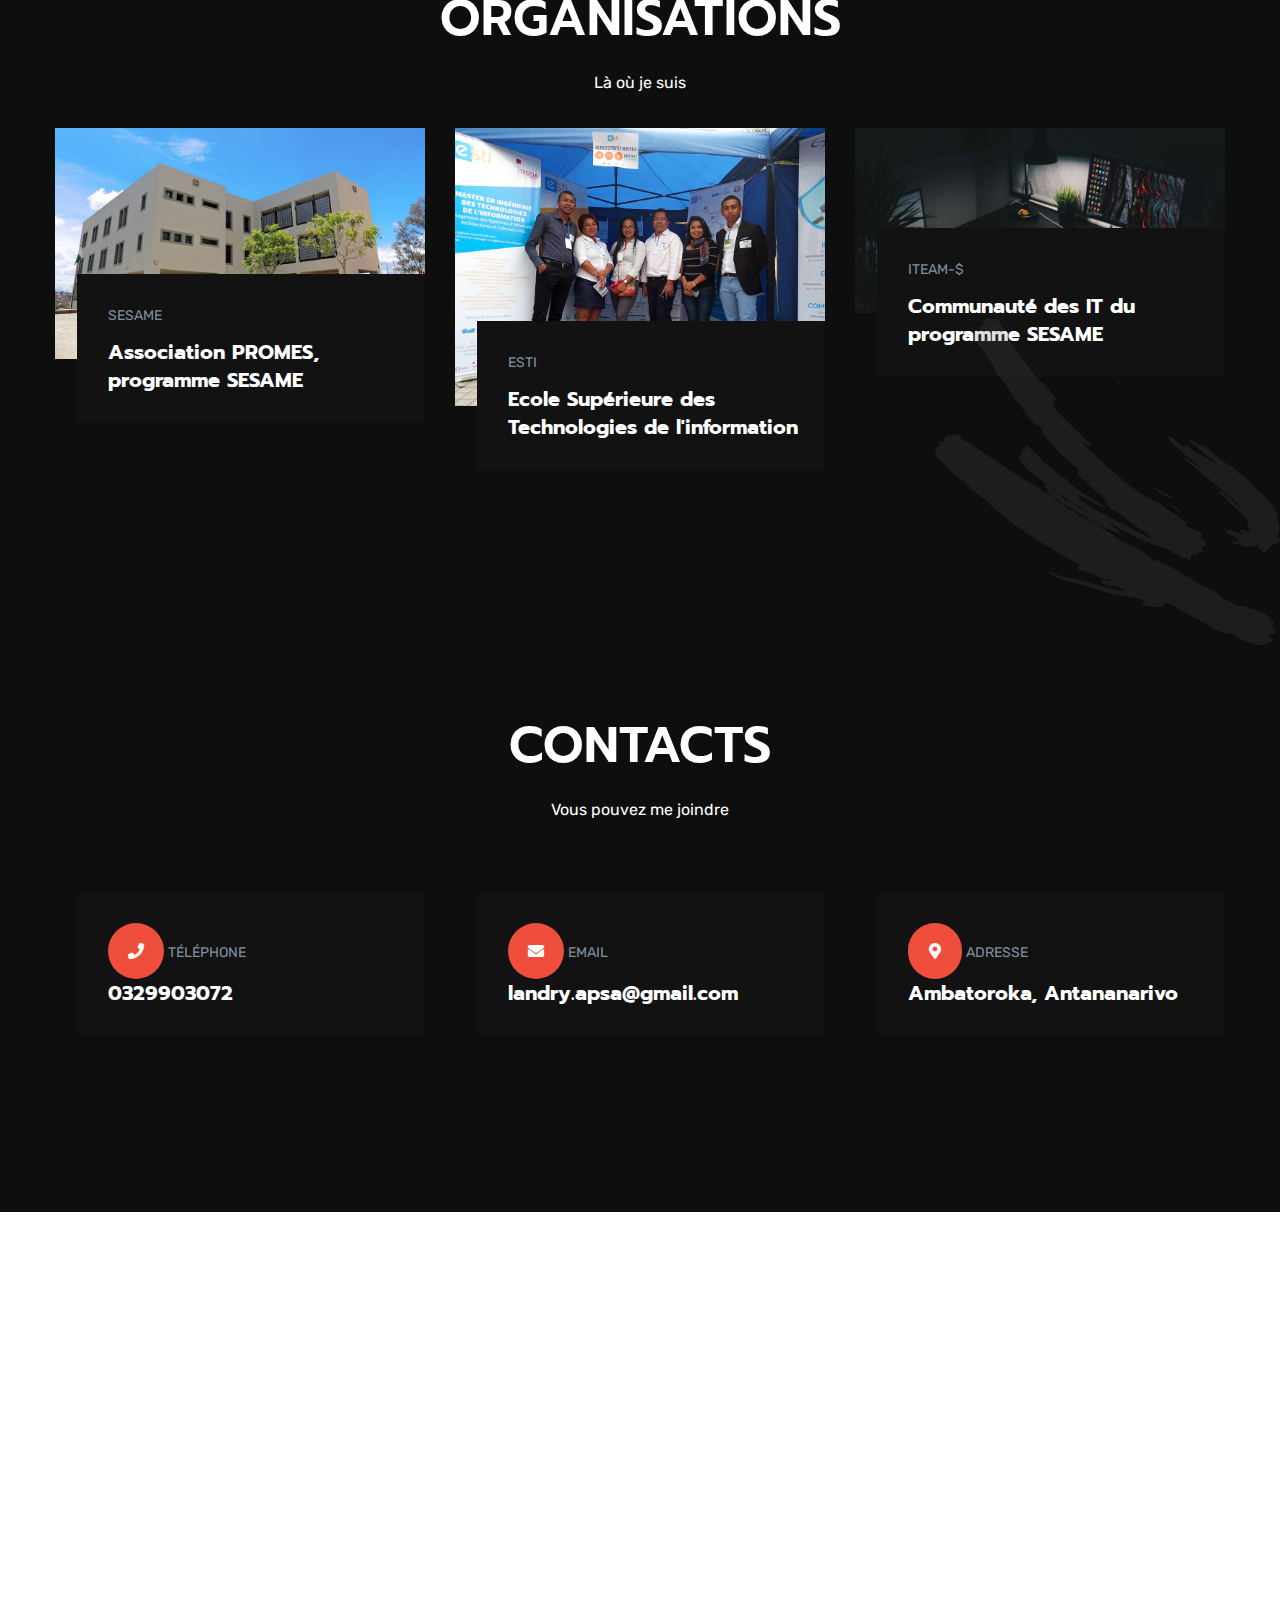
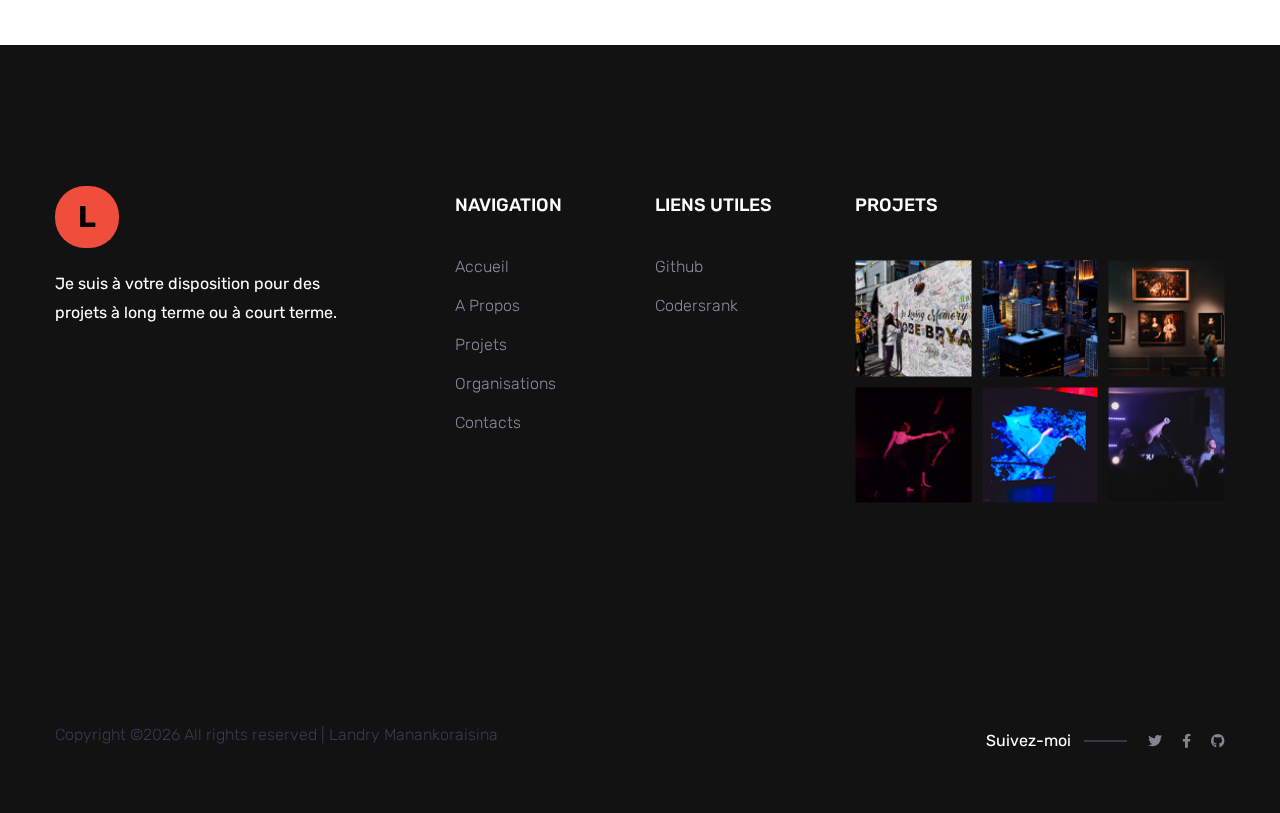
==== commit 82d3ac84: "Logo finished" ====
--- a/index1.html
+++ b/index1.html
@@ -49,7 +49,7 @@
 
 								<div class="col-xl-2 col-lg-2 col-md-1">
 									<div class="logo">
-										<!--<a href="index.html"><img src="assets/img/logo/logo.png" alt=""></a>-->
+										<a href="index1.html" style="font-size:30px;background-color: #f04e3c; padding: 13px; padding-left:23px; padding-right: 23px; color: #000; font-weight: bolder; border-radius: 30px;">L</a>
 									</div>
 								</div>
 								<div class="col-xl-10 col-lg-10 col-md-10">
@@ -397,7 +397,7 @@
 									<div class="single-footer-caption mb-50">
 
 										<div class="footer-logo">
-											<!--<a href="index.html"><img src="assets/img/logo/logo2_footer.png" alt=""></a>-->
+											<a href="index1.html" style="font-size:30px;background-color: #f04e3c; padding: 13px; padding-left:23px; padding-right: 23px; color: #000; font-weight: bolder; border-radius: 30px;">L</a>
 										</div>
 										<div class="footer-tittle">
 											<div class="footer-pera">
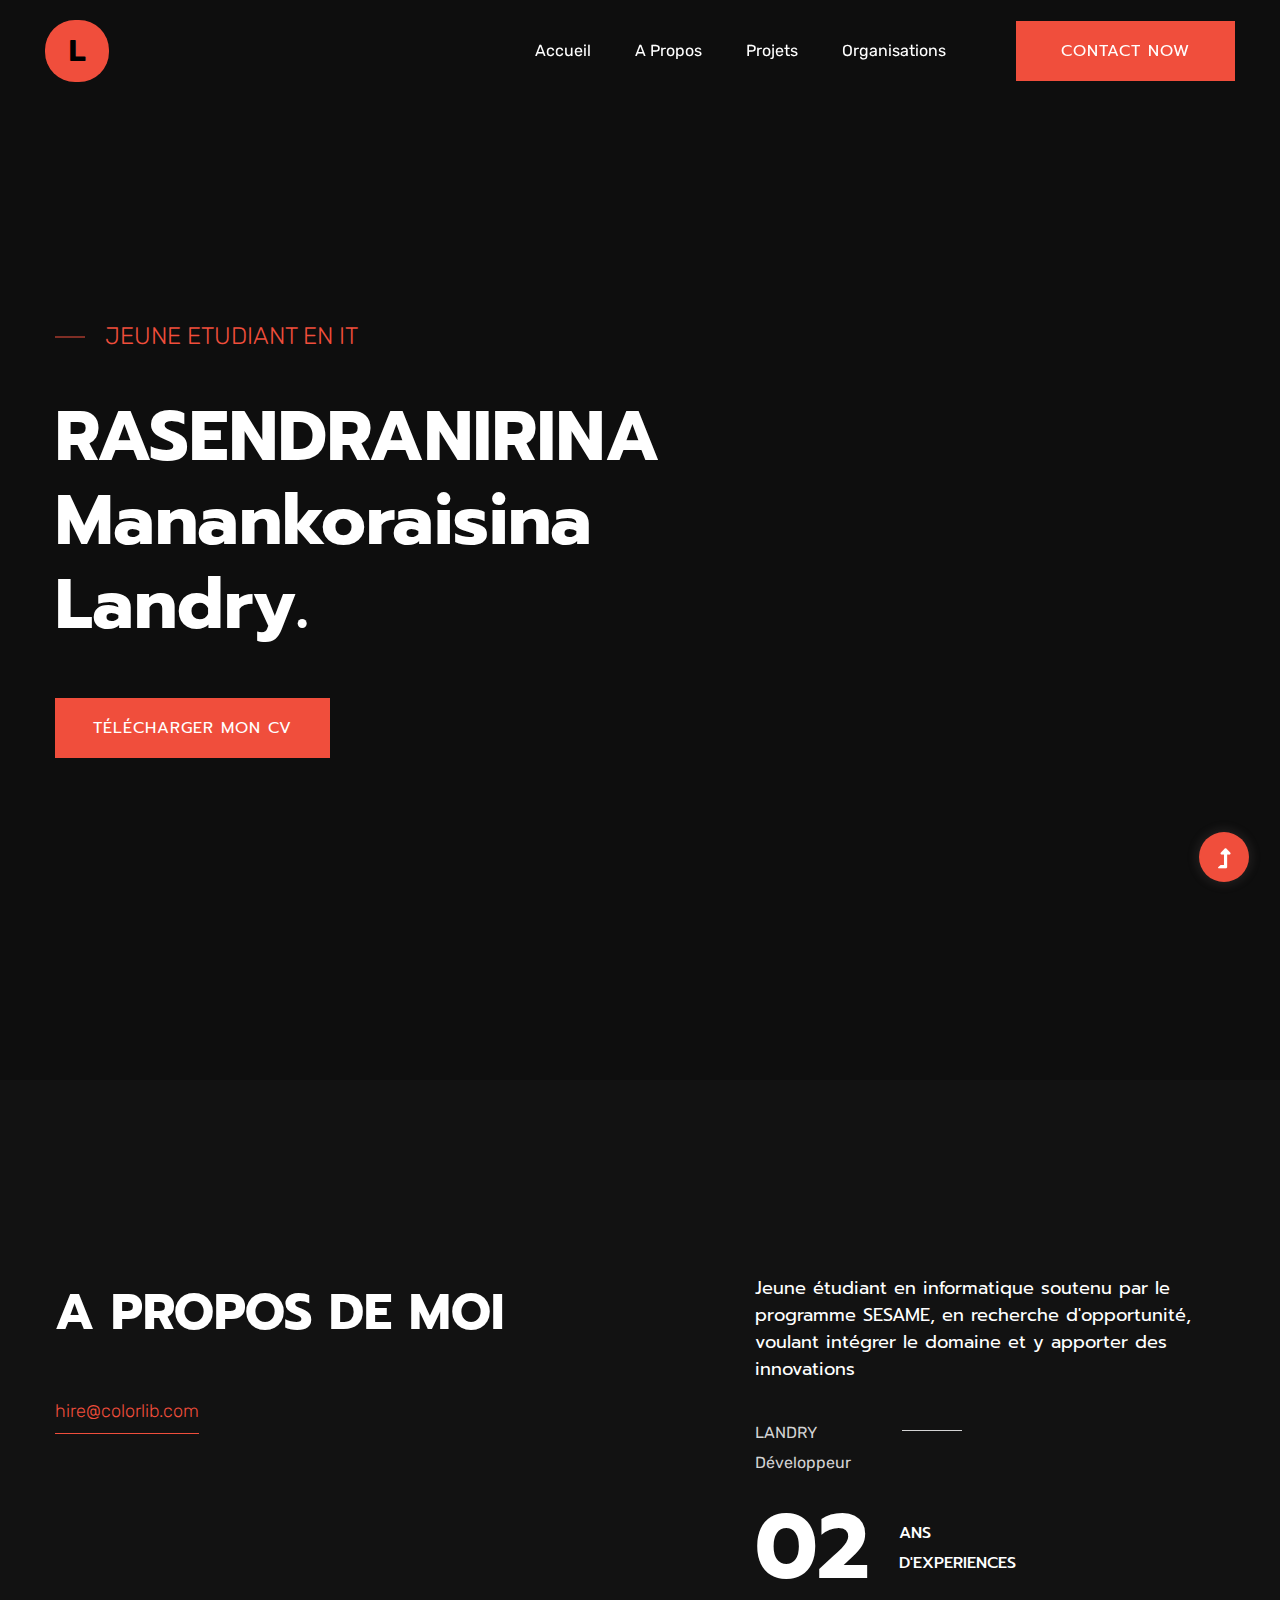
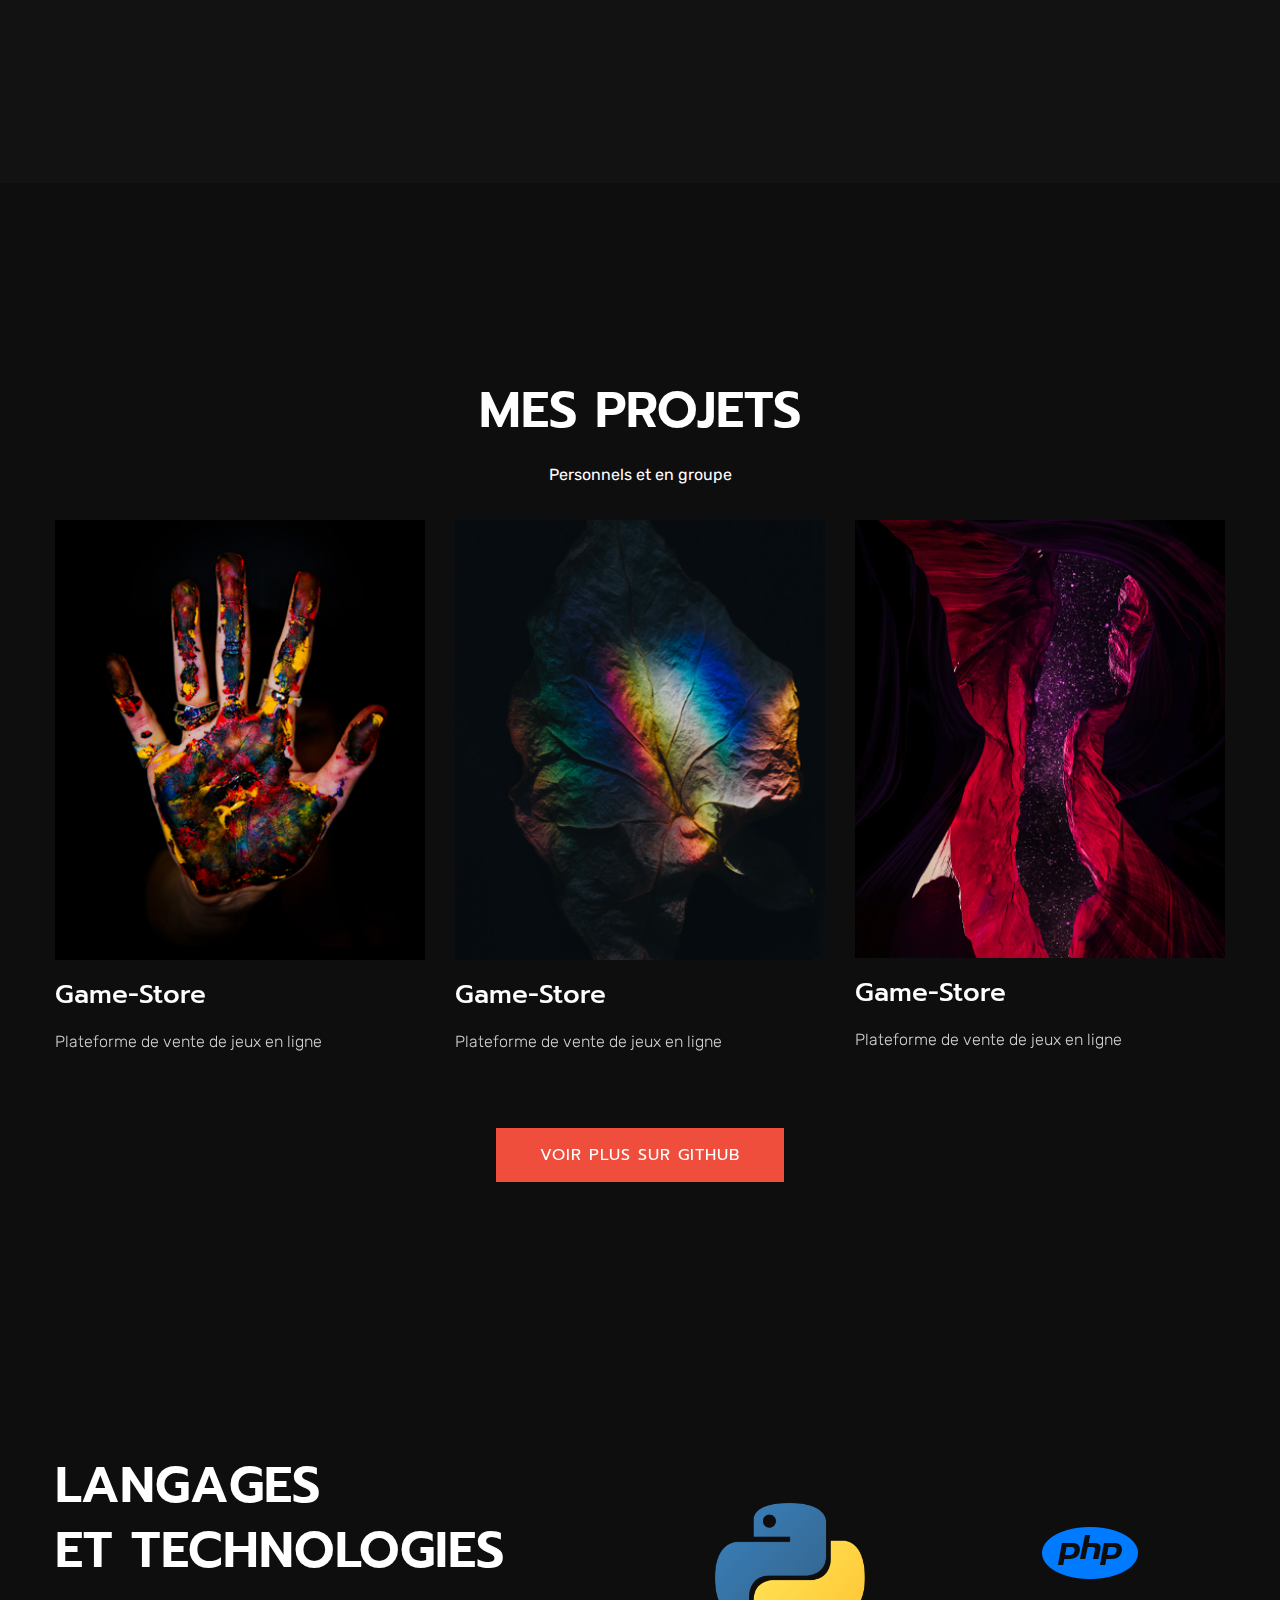
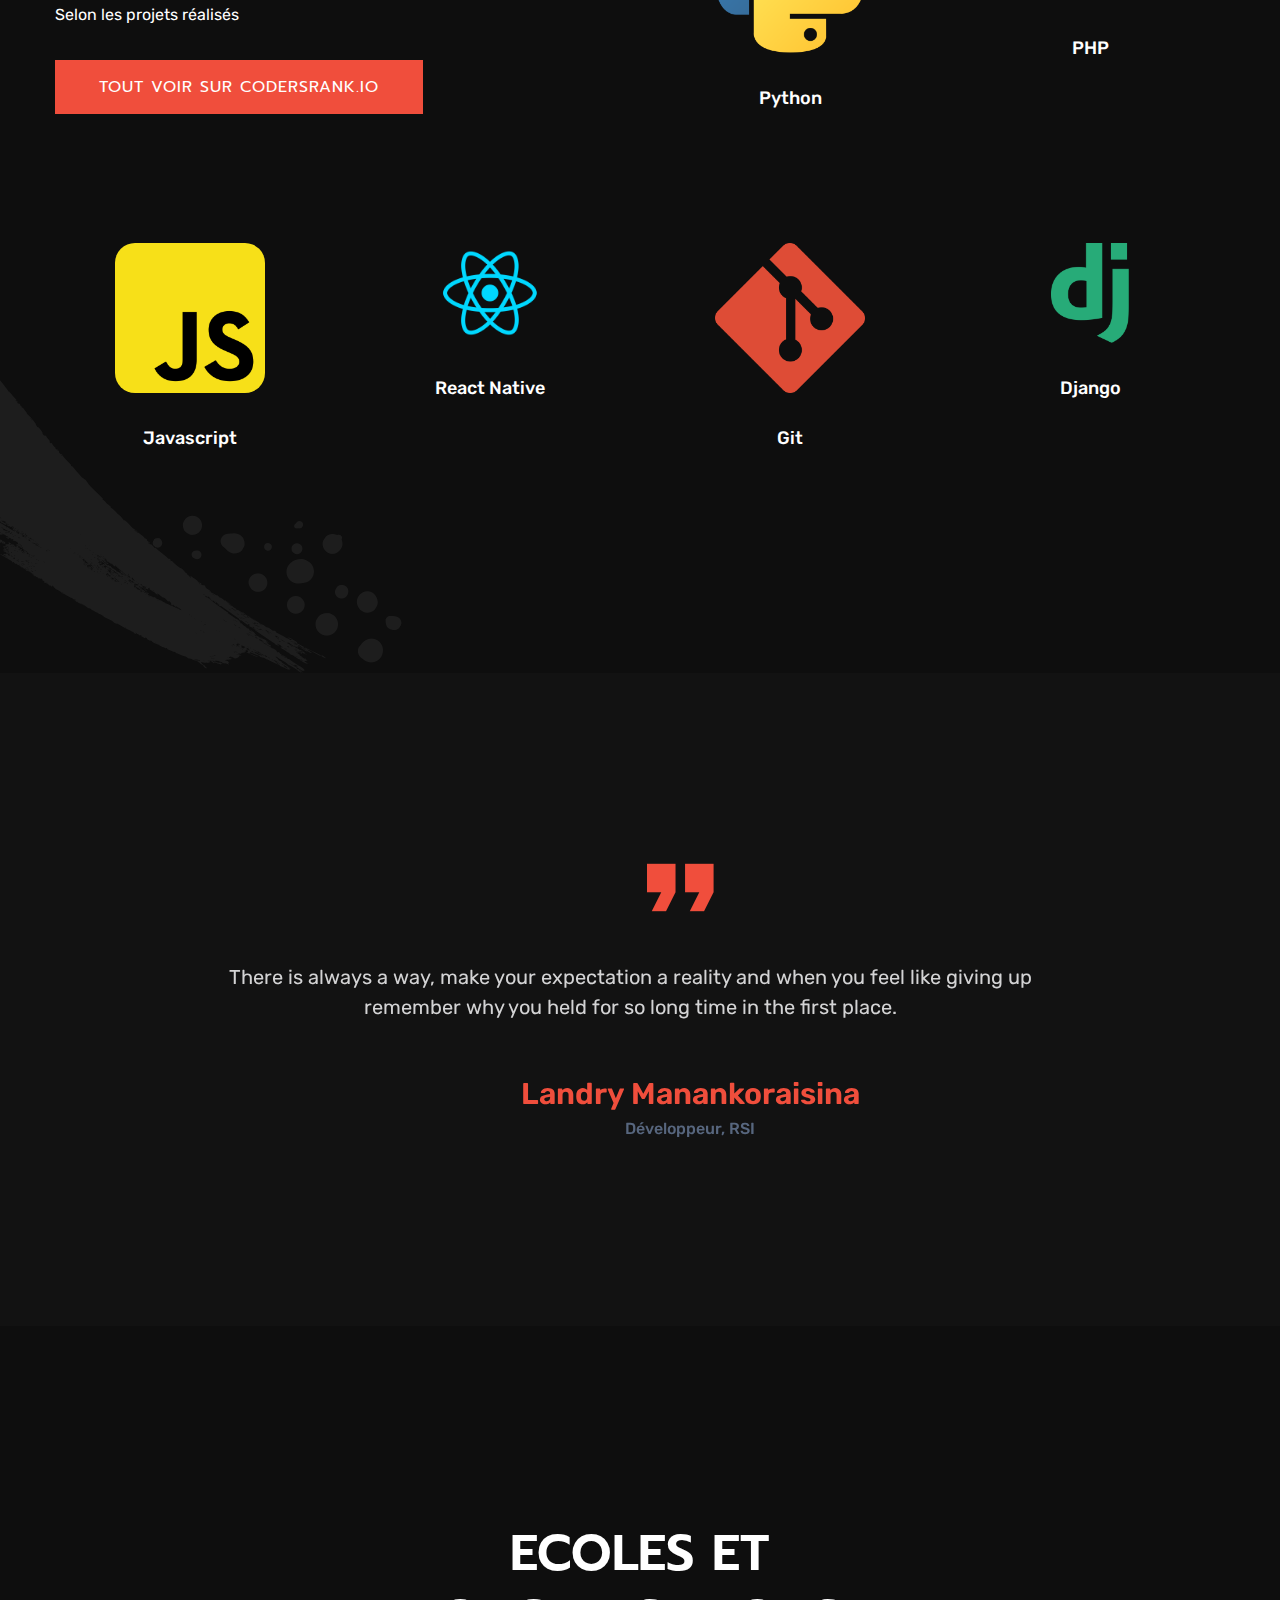
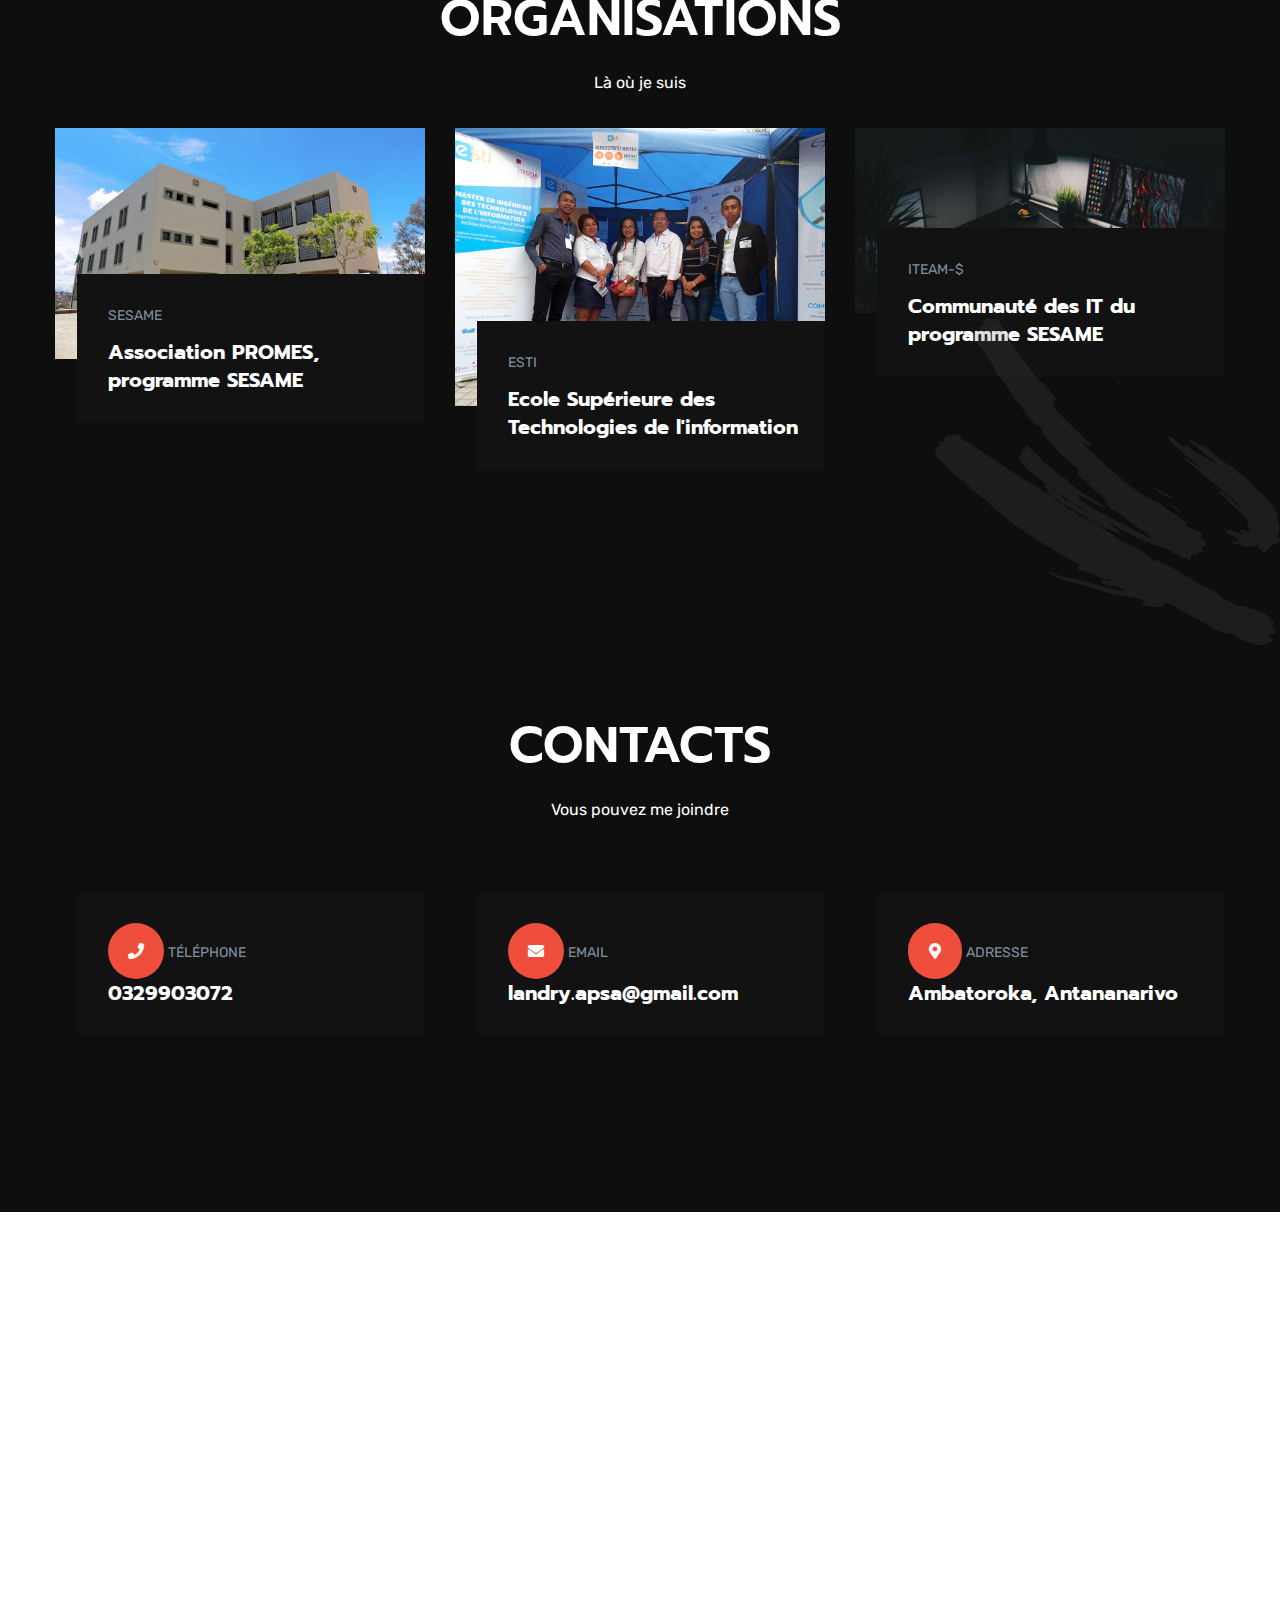
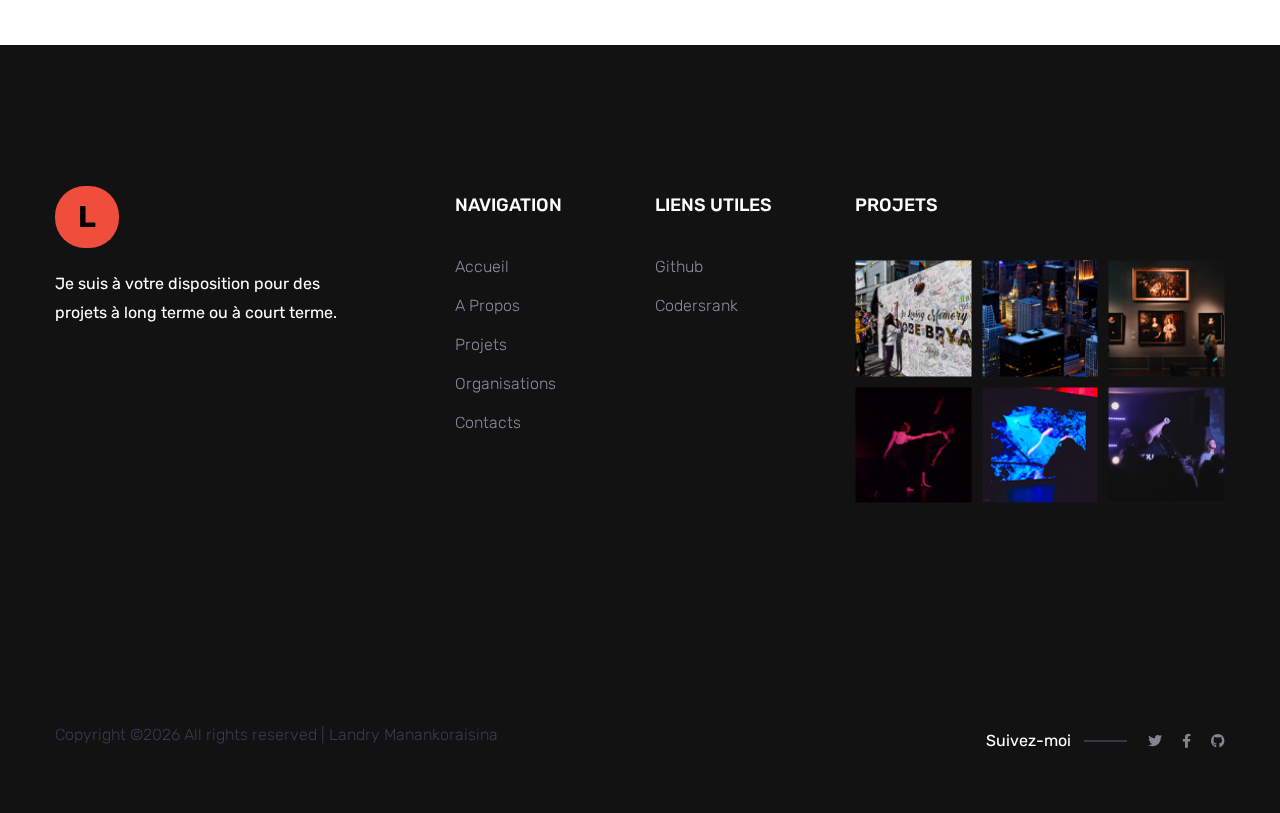
==== commit 7a91ea60: "Liens internes et externes finished" ====
--- a/index1.html
+++ b/index1.html
@@ -40,7 +40,7 @@
 			</div>
 
 			
-			<header>
+			<header id="home">
 
 				<div class="header-area header-transparent">
 					<div class="main-header  header-sticky">
@@ -58,16 +58,16 @@
 										<div class="main-menu f-right d-none d-lg-block">
 											<nav>
 												<ul id="navigation">
-													<li ><a>Accueil</a></li>
-													<li ><a href="about.html"> A propos</a></li>
-													<li ><a href="gallery.html">Projets</a></li>
-													<li ><a href="services.html">Organisations</a></li>
+													<li ><a href="index1.html">Accueil</a></li>
+													<li ><a href="#apropos"> A propos</a></li>
+													<li ><a href="#projets">Projets</a></li>
+													<li ><a href="#org">Organisations</a></li>
 												</ul>
 											</nav>
 										</div>
 
 										<div class="header-right-btn f-right d-none d-lg-block ml-20">
-											<a href="contact.html" class="btn header-btn">Contact now</a>
+											<a href="#contact" class="btn header-btn">Contact now</a>
 										</div>
 									</div>
 								</div>
@@ -113,7 +113,7 @@
 				</div>
 
 
-				<section class="about-area about1 section-padding30">
+				<section class="about-area about1 section-padding30" id="apropos">
 					<div class="container">
 						<div class="row justify-content-between">
 							<div class="col-xl-5 col-lg-6">
@@ -147,7 +147,7 @@
 				</section>
 
 
-				<section class="home-blog-area section-padding30">
+				<section class="home-blog-area section-padding30" id="projets">
 					<div class="container">
 						<div class="section-tittle text-center mb-30">
 							<h2>MES PROJETS</h2>
@@ -191,7 +191,7 @@
 						<div class="row" style="margin-top: -5%;">
 							<div class="col-lg-12">
 								<div class="gallery-btn text-center pt-100">
-									<a href="https://github.com/Landris18" class="btn">Voir plus</a>
+									<a href="https://github.com/Landris18" class="btn">Voir plus sur Github</a>
 								</div>
 							</div>
 						</div>
@@ -284,7 +284,7 @@
 				</div>
 
 
-				<section class="blogs-area section-padding30">
+				<section class="blogs-area section-padding30" id="org">
 					<div class="container">
 						<div class="row justify-content-center">
 							<div class="col-lg-6">
@@ -331,14 +331,14 @@
 						</div>
 					</div>
 
-					<div class="blog-shape d-none d-xl-block">
+					<div class="blog-shape d-none d-xl-block" >
 						<img src="assets/img/gallery/blog_shape.png" alt="">
 					</div>
 				</section>
 
 
 
-				<section class="blogs-area section-padding30" >
+				<section class="blogs-area section-padding30" id="contact" >
 					<div class="container" style="margin-top: -10%;">
 						<div class="row justify-content-center">
 							<div class="col-lg-6">
@@ -411,11 +411,11 @@
 										<div class="footer-tittle">
 											<h4>Navigation</h4>
 											<ul>
-												<li><a href="#">Accueil</a></li>
-												<li><a href="#">A propos</a></li>
-												<li><a href="#">Projets</a></li>
-												<li><a href="#">Organisations</a></li>
-												<li><a href="#">Contacts</a></li>
+												<li><a href="#home">Accueil</a></li>
+												<li><a href="#apropos">A propos</a></li>
+												<li><a href="#projets">Projets</a></li>
+												<li><a href="#org">Organisations</a></li>
+												<li><a href="#contact">Contacts</a></li>
 											</ul>
 										</div>
 									</div>
@@ -425,8 +425,8 @@
 										<div class="footer-tittle">
 											<h4>Liens utiles</h4>
 											<ul>
-												<li><a href="#">Github</a></li>
-												<li><a href="#">Codersrank</a></li>
+												<li><a href="https://github.com/Landris18">Github</a></li>
+												<li><a href="https://profile.codersrank.io/user/Landris18">Codersrank</a></li>
 											</ul>
 										</div>
 									</div>
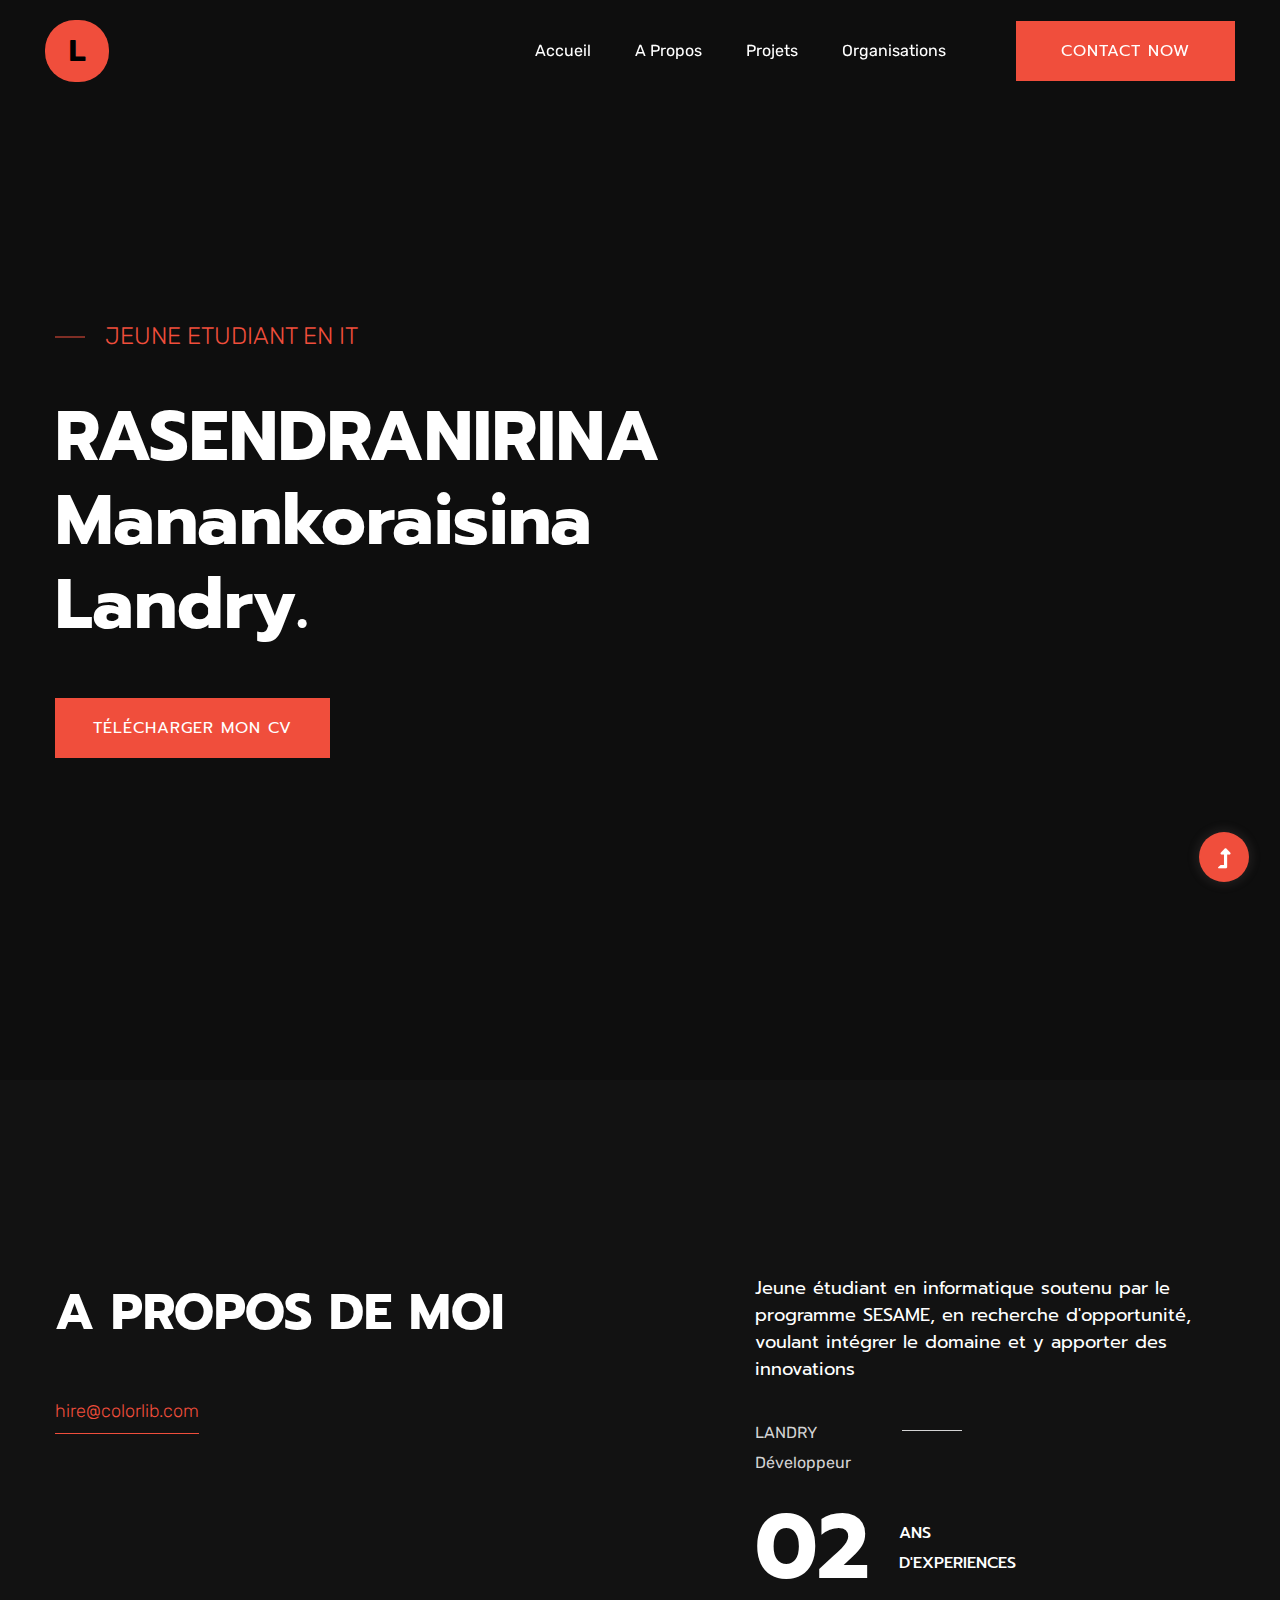
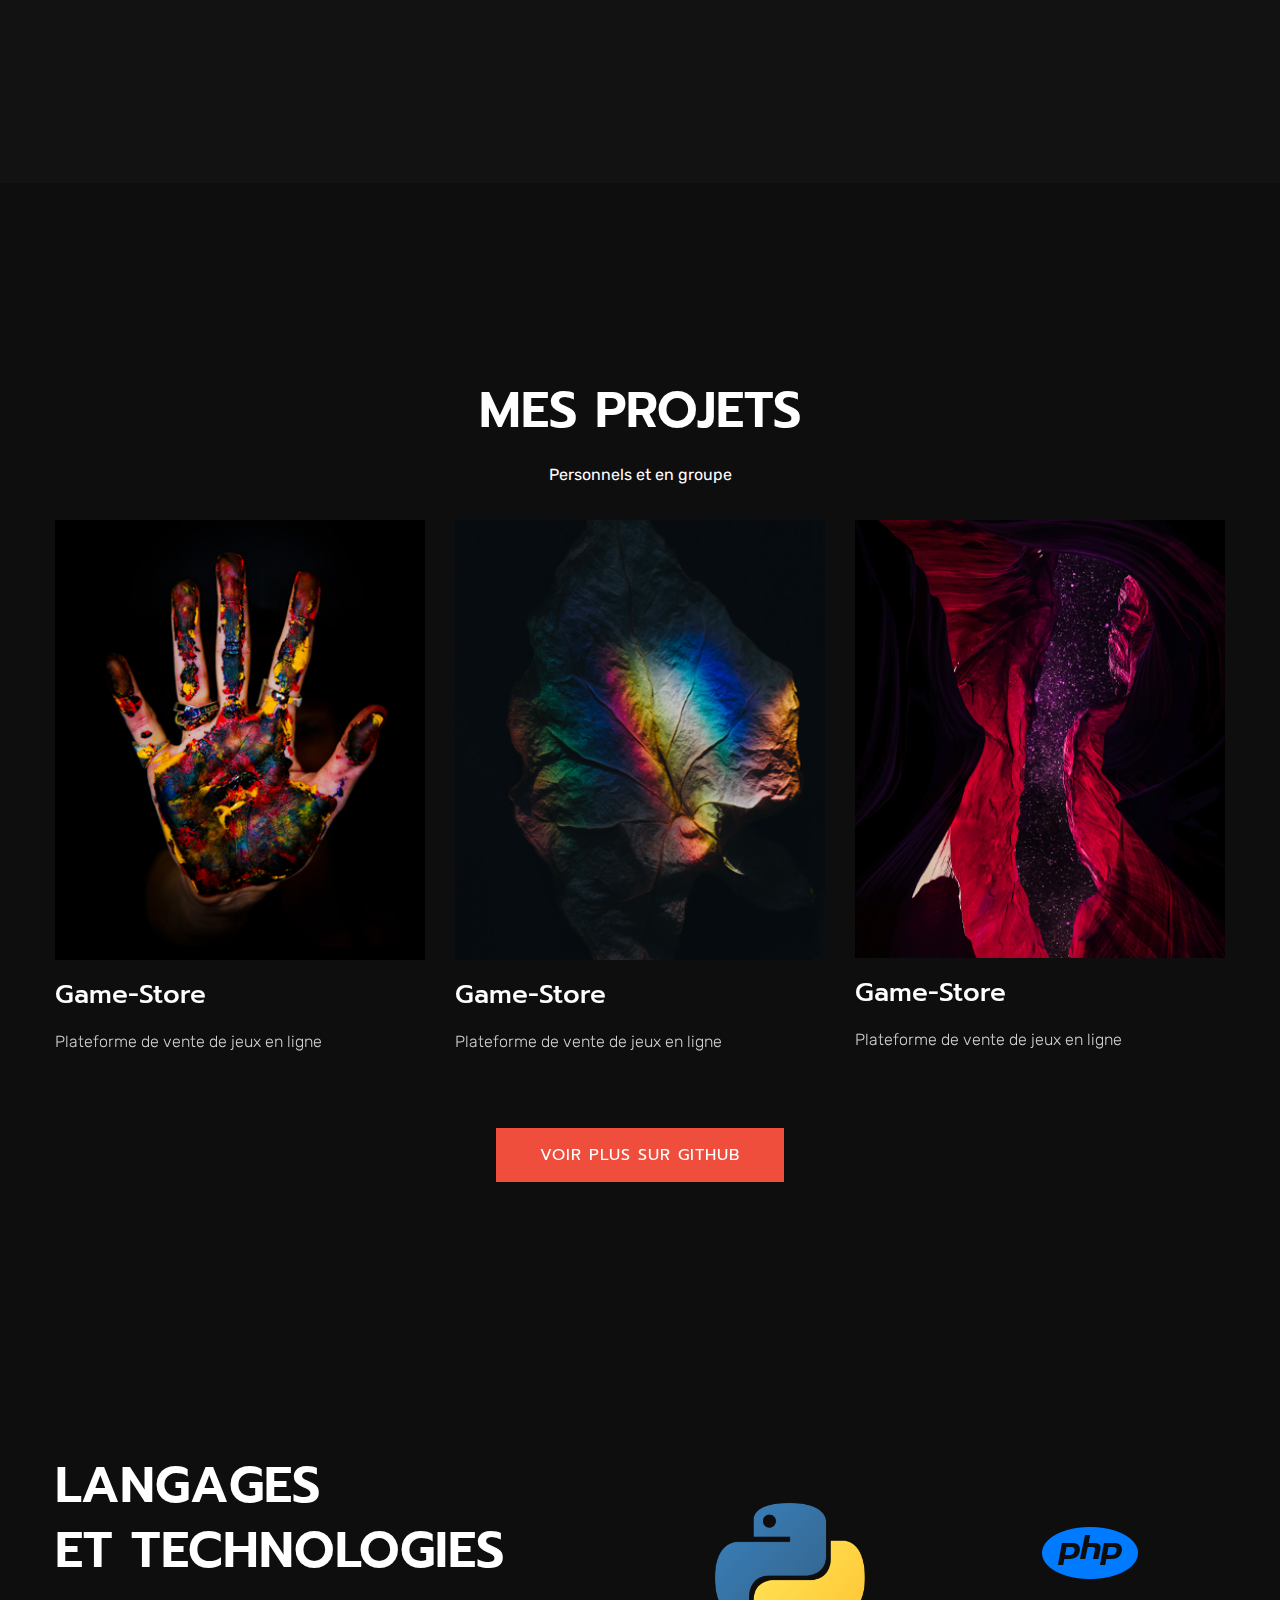
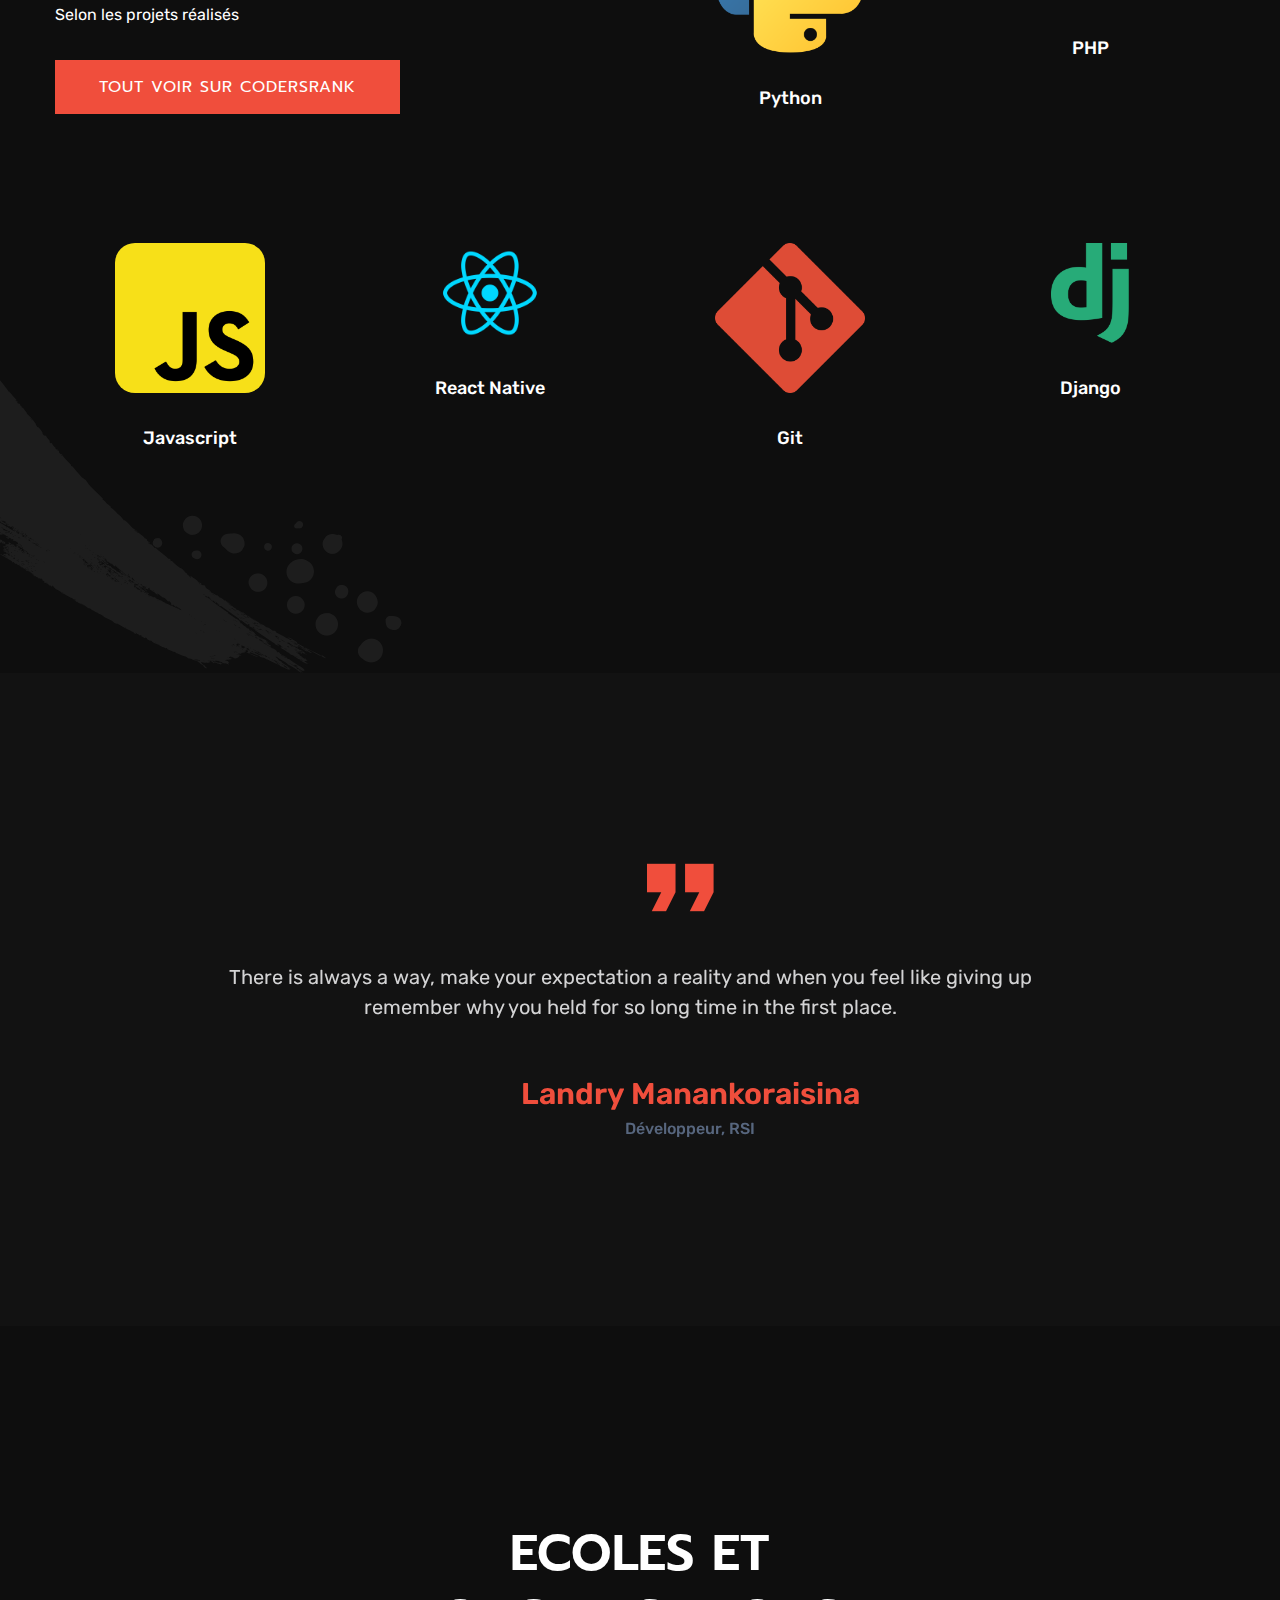
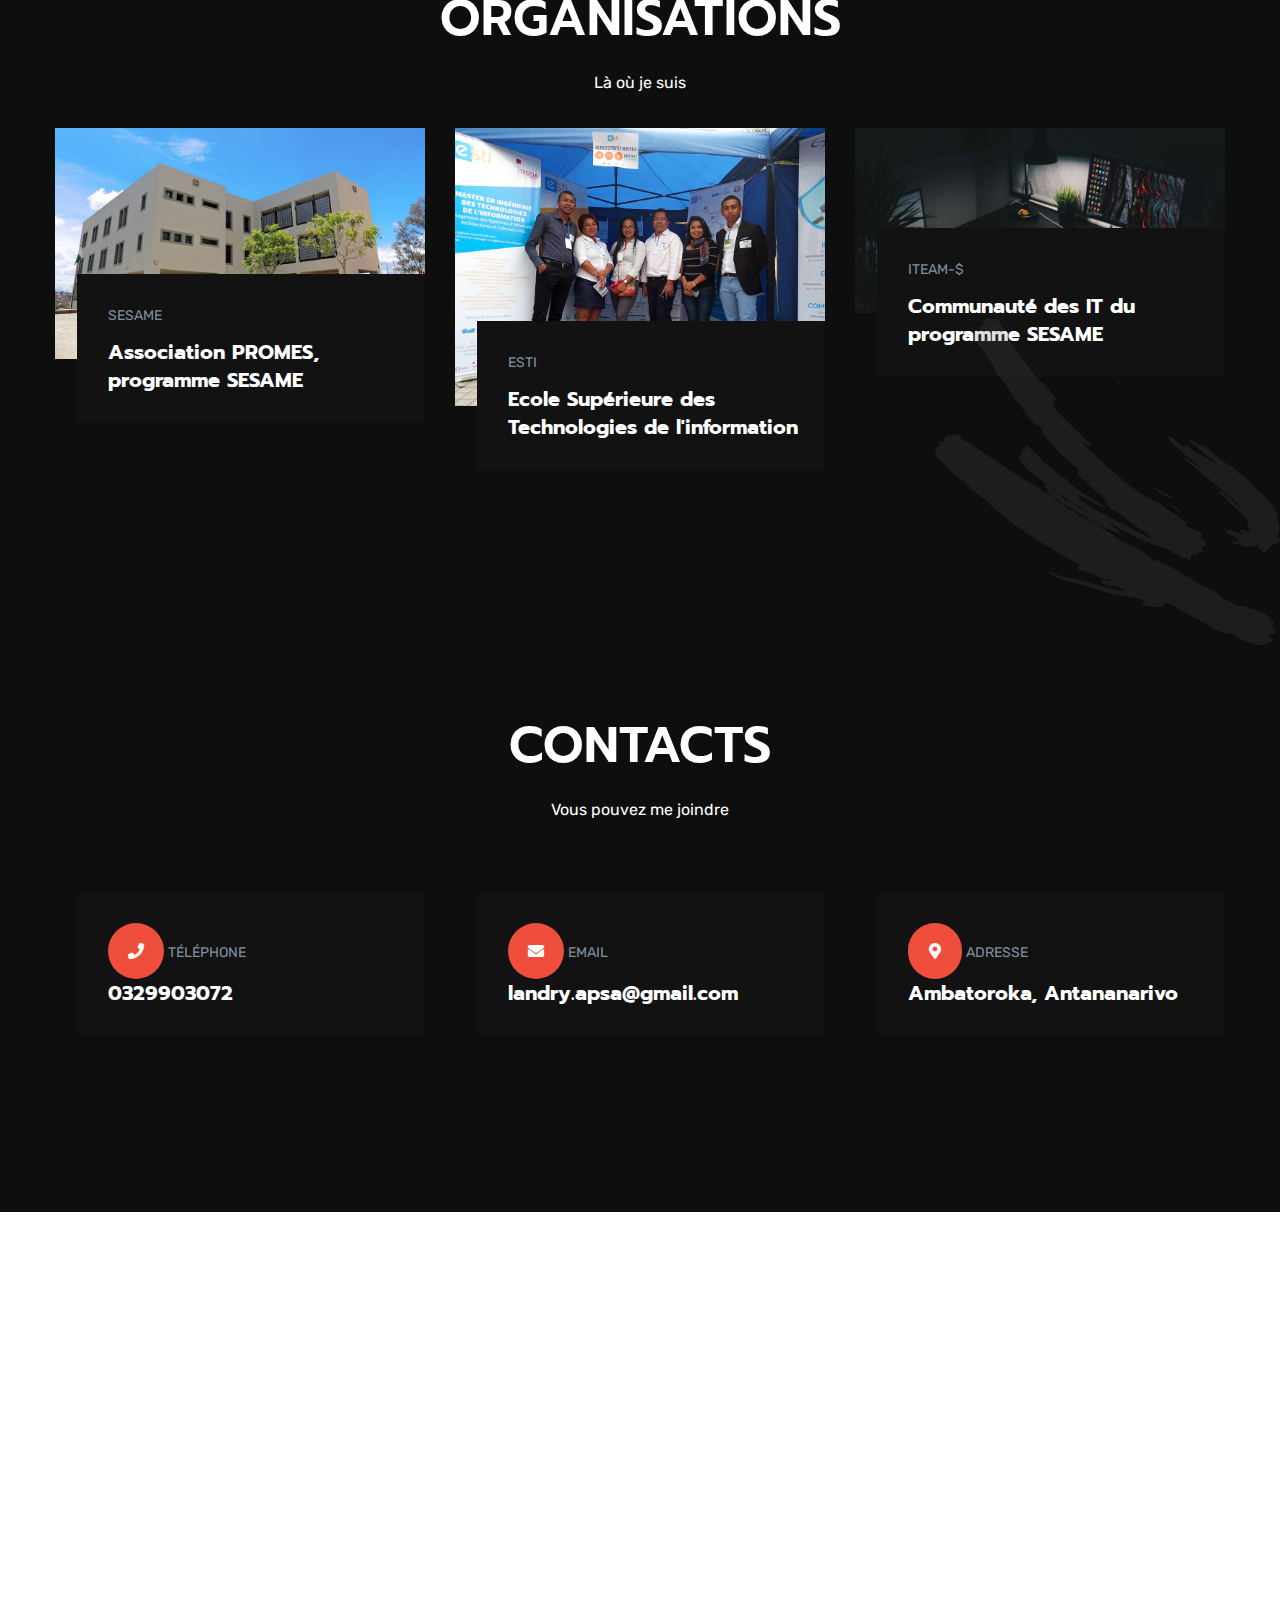
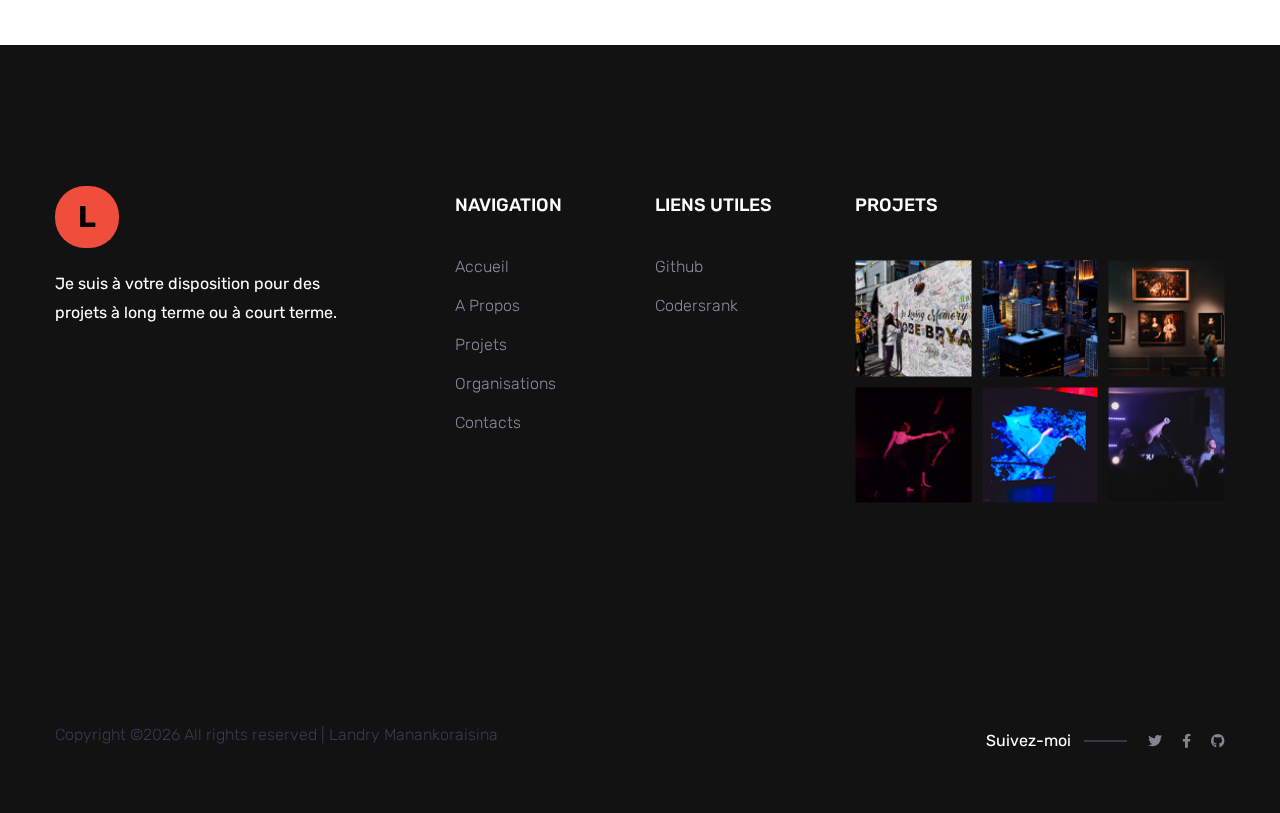
==== commit d49bbc1b: "Quelques changements" ====
--- a/index1.html
+++ b/index1.html
@@ -7,7 +7,7 @@
 			<meta name="description" content="">
 			<meta name="viewport" content="width=device-width, initial-scale=1">
 			<link rel="manifest" href="site.webmanifest">
-			<link rel="shortcut icon" type="image/x-icon" href="assets/img/favicon.ico">
+			<link rel="shortcut icon" type="image/x-icon" href="assets/img/fav.ico">
 
 			<link rel="stylesheet" href="assets/css/bootstrap.min.css">
 			<link rel="stylesheet" href="assets/css/owl.carousel.min.css">
@@ -33,7 +33,7 @@
 					<div class="preloader-inner position-relative">
 						<div class="preloader-circle"></div>
 							<div class="preloader-img pere-text">
-							<img src="assets/img/logo/loder.jpg" alt="">
+							<a href="index1.html" style="font-size:30px;background-color: #f04e3c; padding: 13px; padding-left:23px; padding-right: 23px; color: #fff; font-weight: bolder; border-radius: 30px;">L</a>
 						</div>
 					</div>
 				</div>
@@ -206,7 +206,7 @@
 								<div class="section-tittle mb-30">
 									<h2>LANGAGES <br>ET TECHNOLOGIES</h2>
 									<p>Selon les projets réalisés</p>
-									<a href="https://profile.codersrank.io/user/Landris18" class="btn">Tout voir sur Codersrank.io</a>
+									<a href="https://profile.codersrank.io/user/Landris18" class="btn">Tout voir sur Codersrank</a>
 								</div>
 							</div>
 							<div class="col-lg-3 col-md-4 col-sm-6">
@@ -268,7 +268,7 @@
 
 											<div class="testimonial-founder d-flex align-items-center justify-content-center">
 												<div class="founder-img">
-													<!--<img src="assets/img/gallery/Homepage_testi.png" alt="">-->
+													<img height="80" style="border-radius: 50px;"  src="assets/img/gallery/landry.jpg" alt="">
 												</div>
 												<div class="founder-text">
 													<span>Landry Manankoraisina</span>
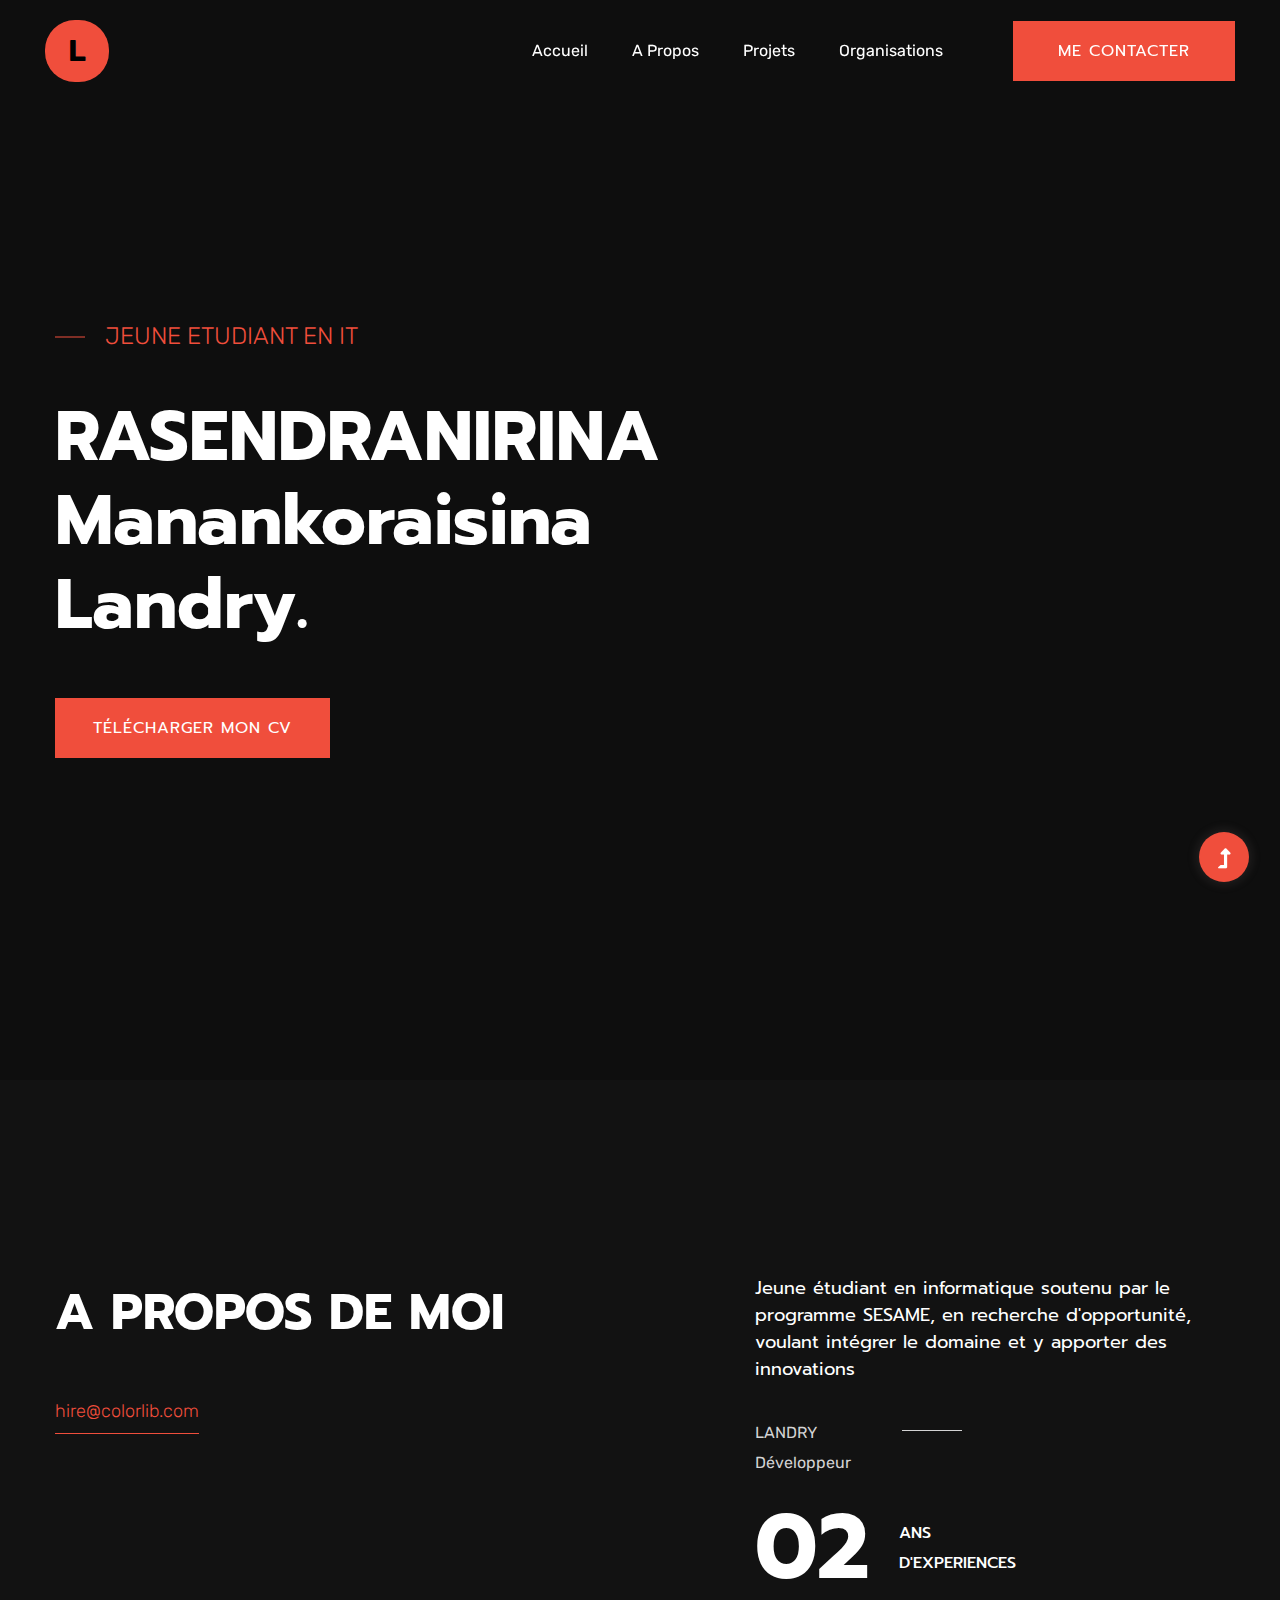
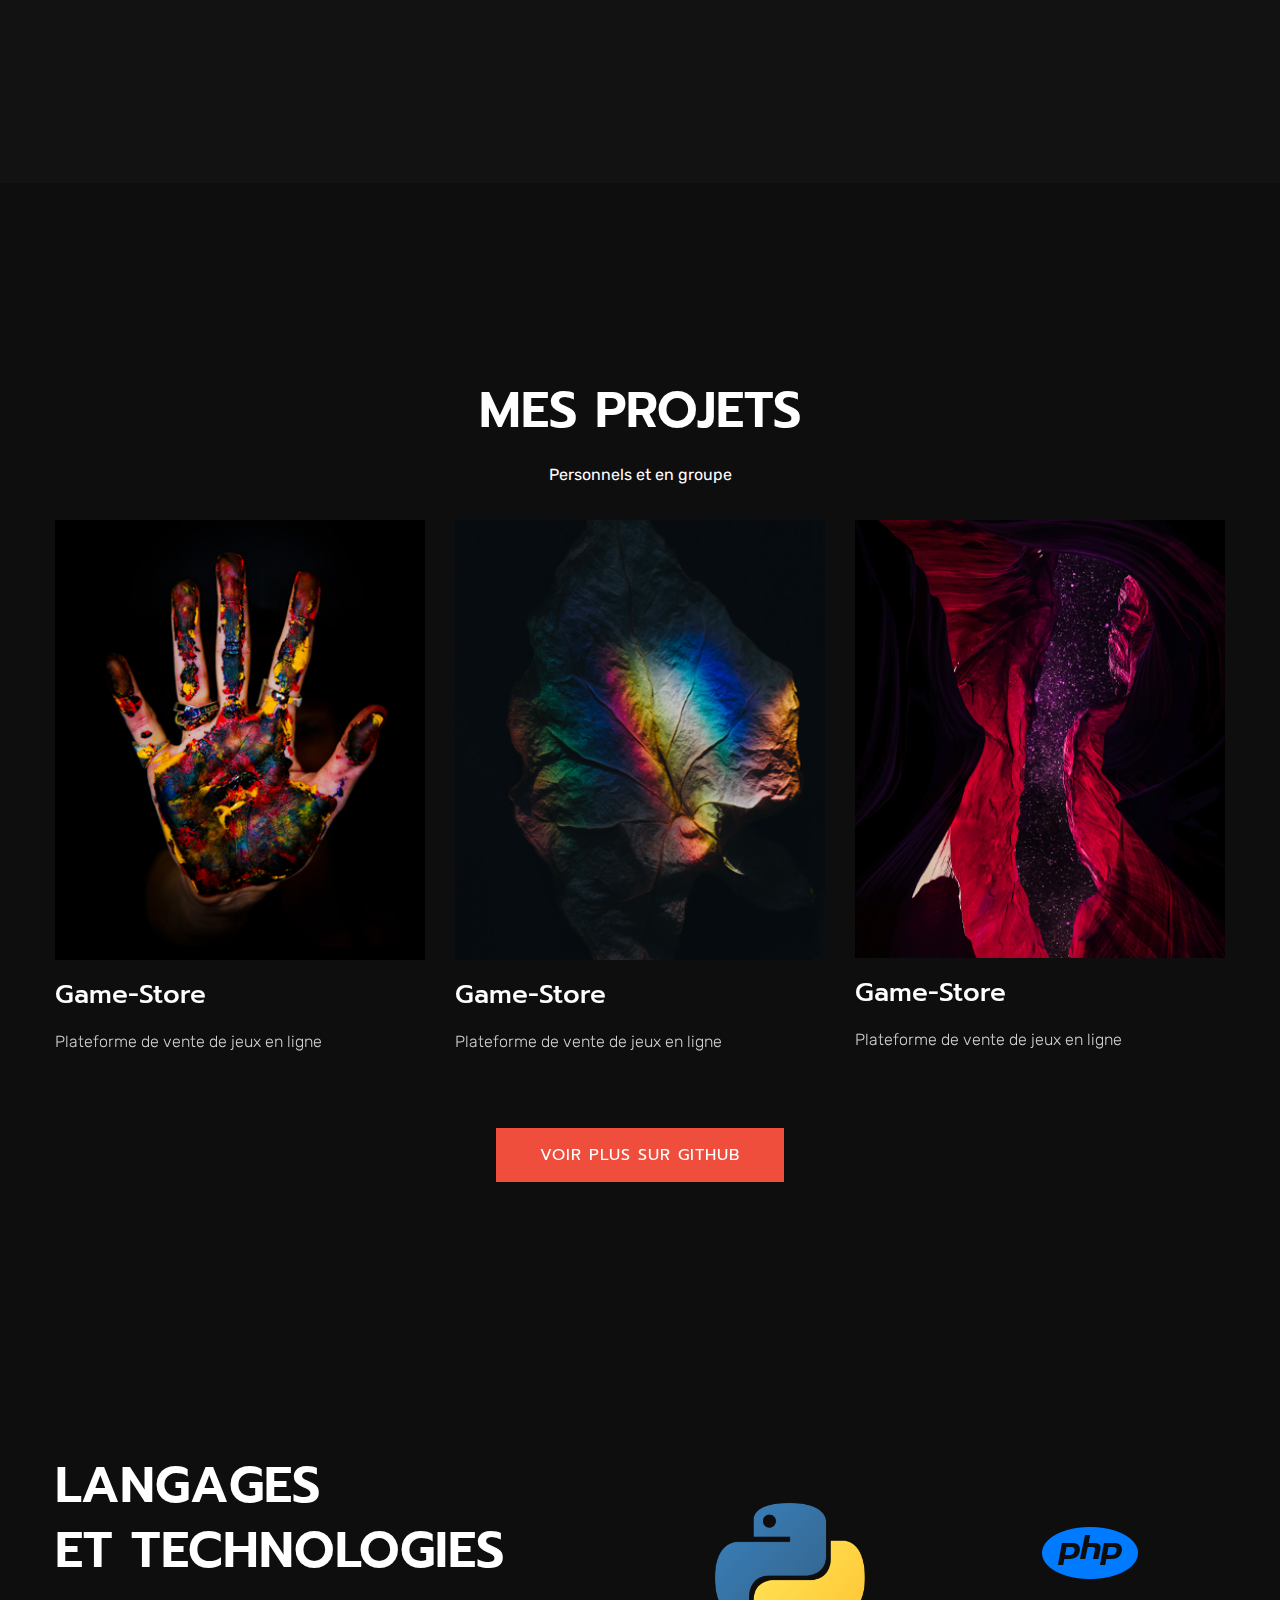
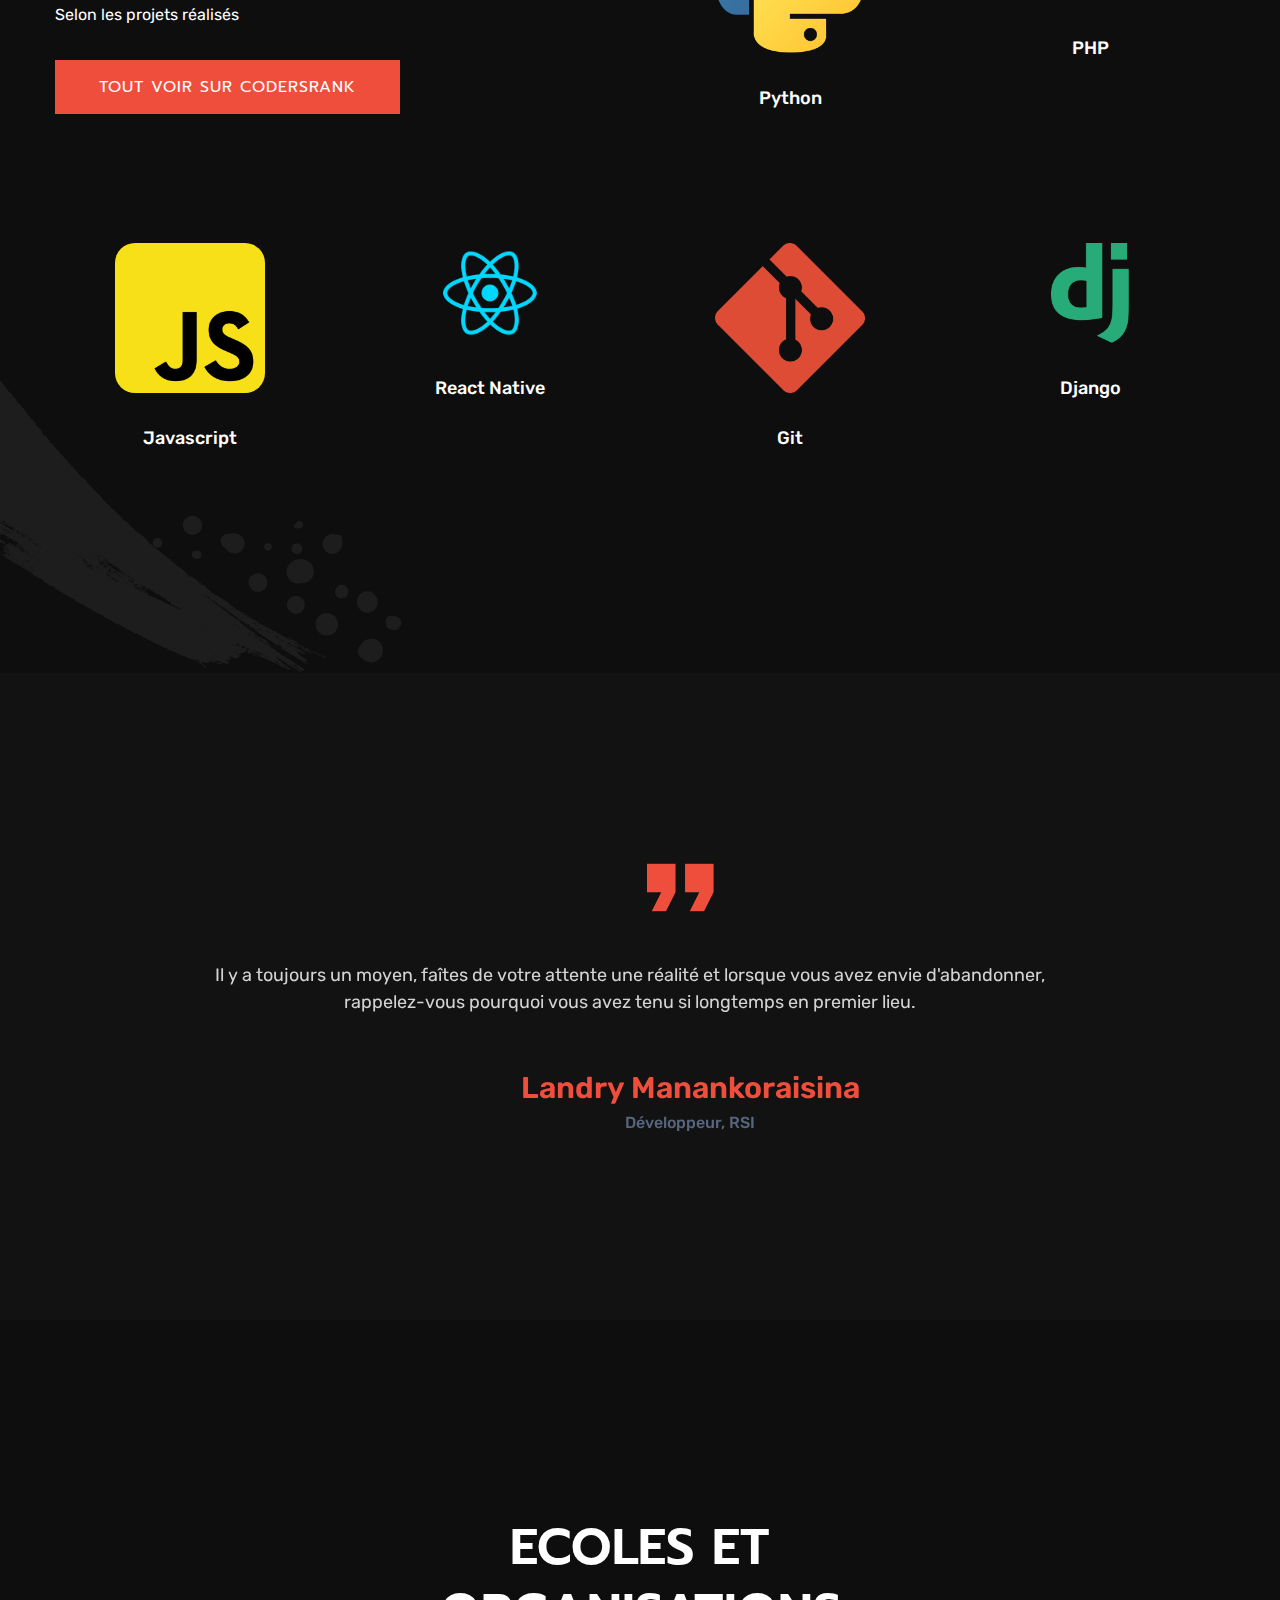
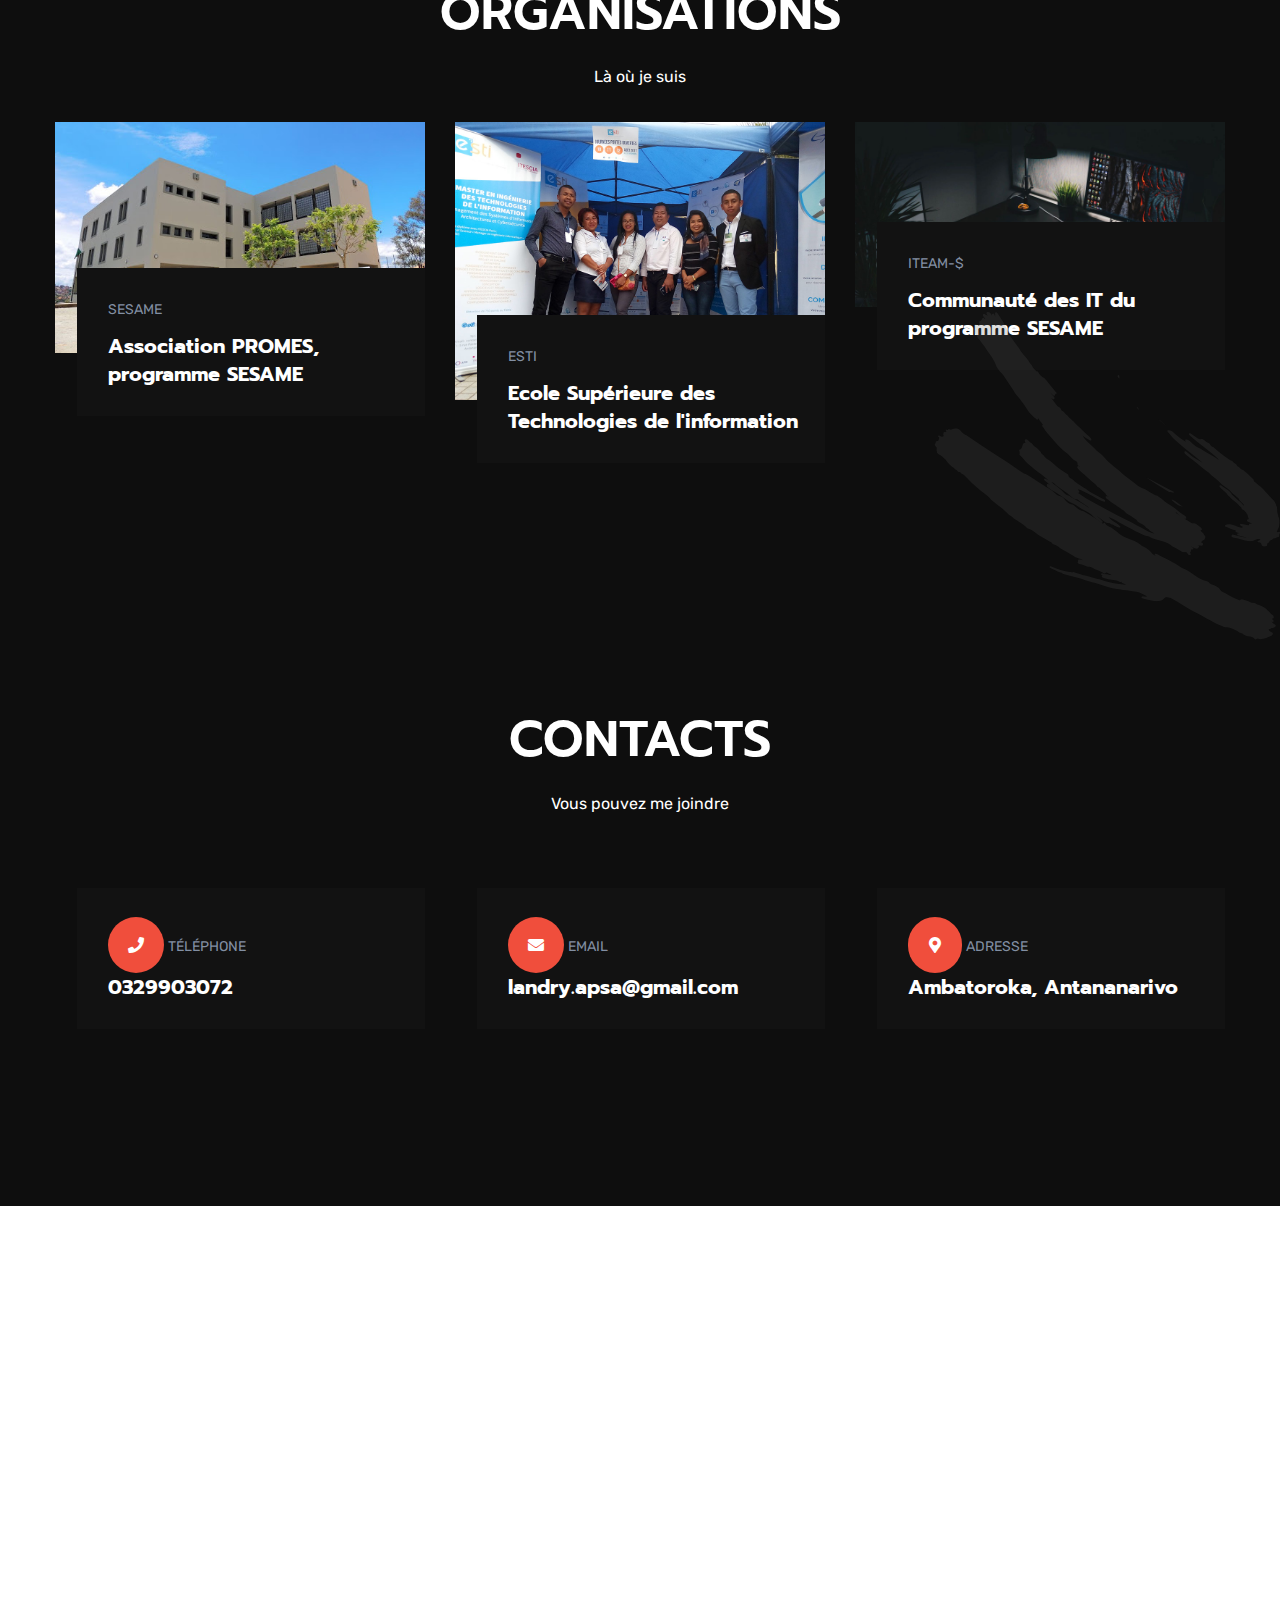
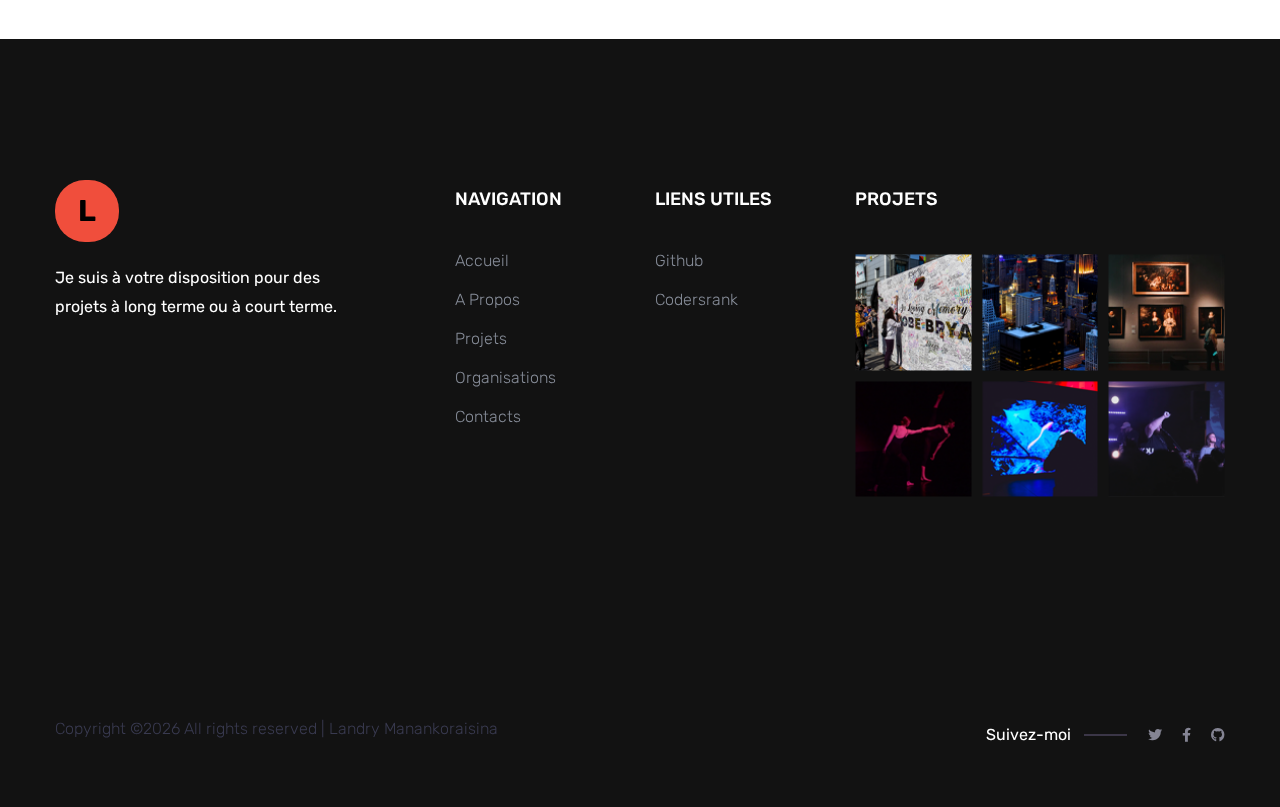
==== commit 9f789595: "Some fix" ====
--- a/index1.html
+++ b/index1.html
@@ -67,7 +67,7 @@
 										</div>
 
 										<div class="header-right-btn f-right d-none d-lg-block ml-20">
-											<a href="#contact" class="btn header-btn">Contact now</a>
+											<a href="#contact" class="btn header-btn">Me contacter</a>
 										</div>
 									</div>
 								</div>
@@ -263,7 +263,7 @@
 										<div class="testimonial-caption ">
 											<div class="testimonial-top-cap">
 												<img src="assets/img/gallery/testimonial.png" alt="">
-												<p>There is always a way, make your expectation a reality and when you feel like giving up remember why you held for so long time in the first place.</p>
+												<p style="font-size: 18px;">Il y a toujours un moyen, faîtes de votre attente une réalité et lorsque vous avez envie d'abandonner, rappelez-vous pourquoi vous avez tenu si longtemps en premier lieu.</p>
 											</div>
 
 											<div class="testimonial-founder d-flex align-items-center justify-content-center">
